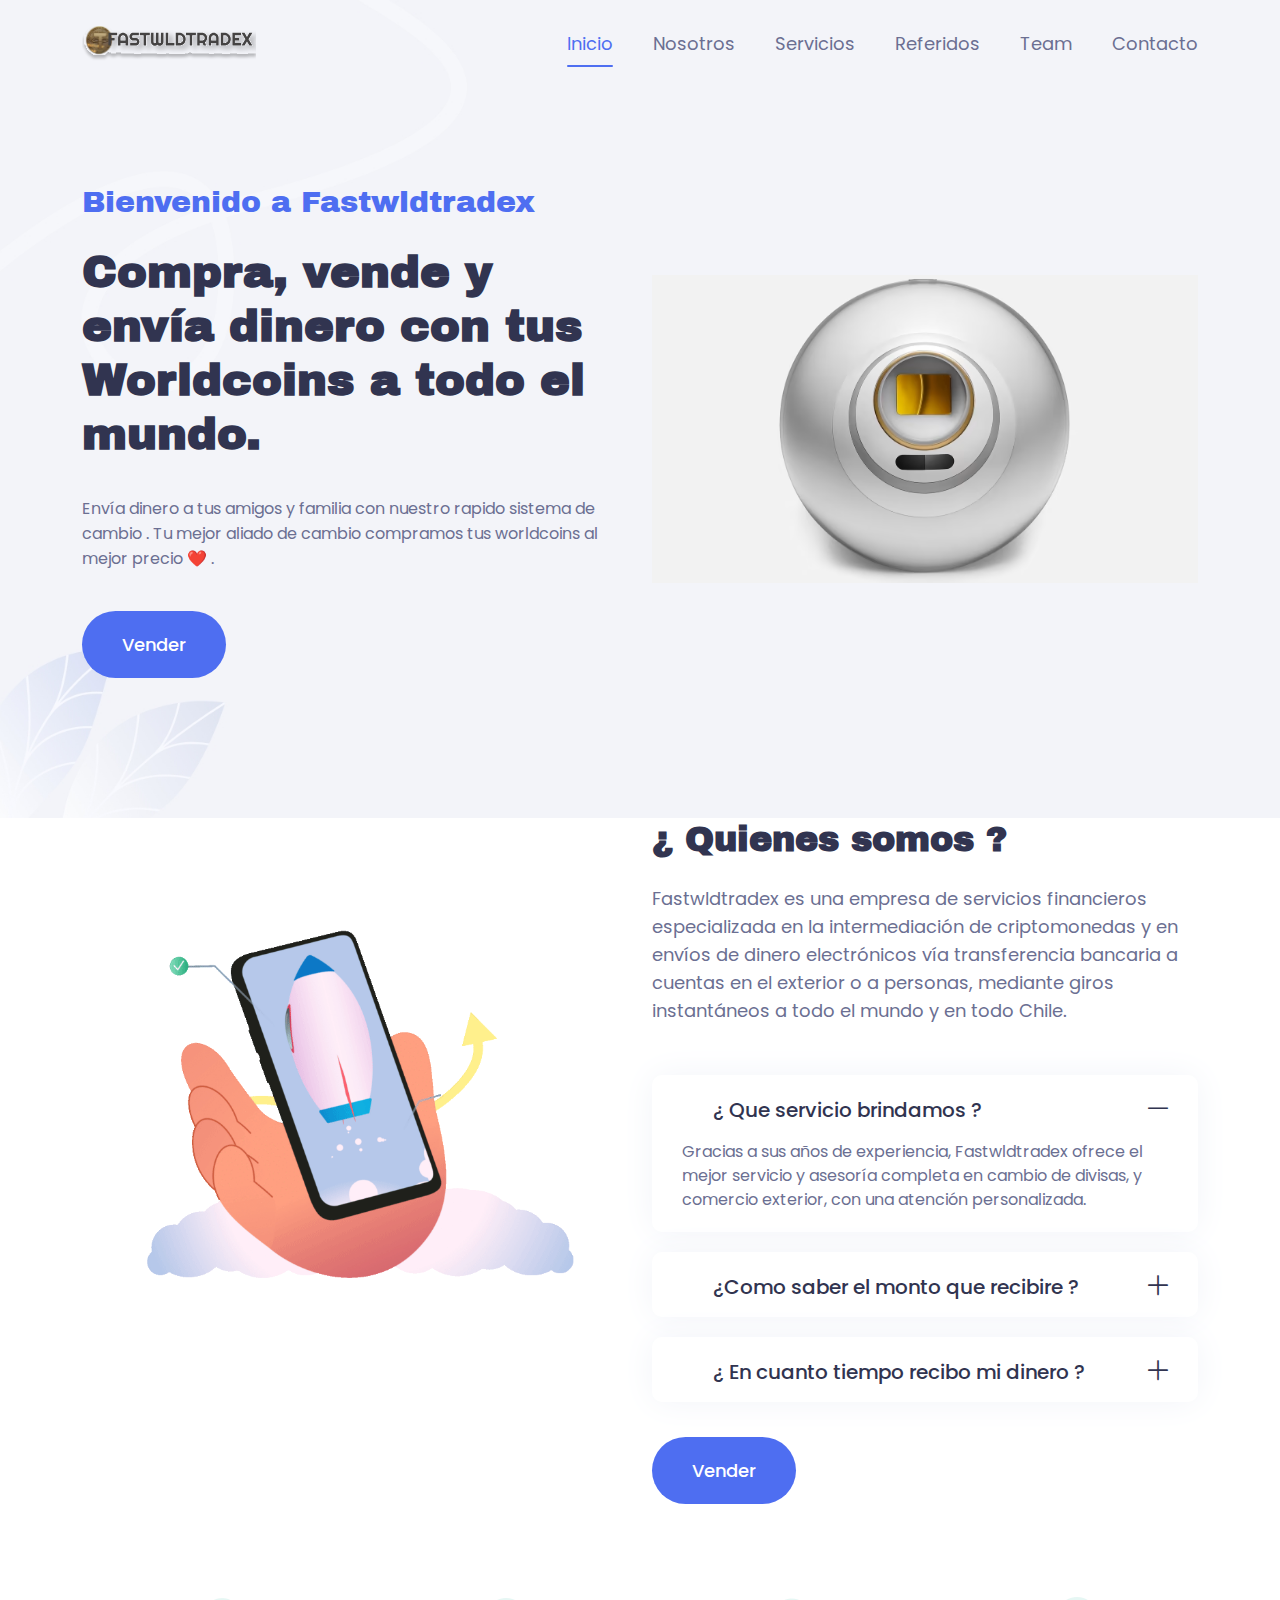
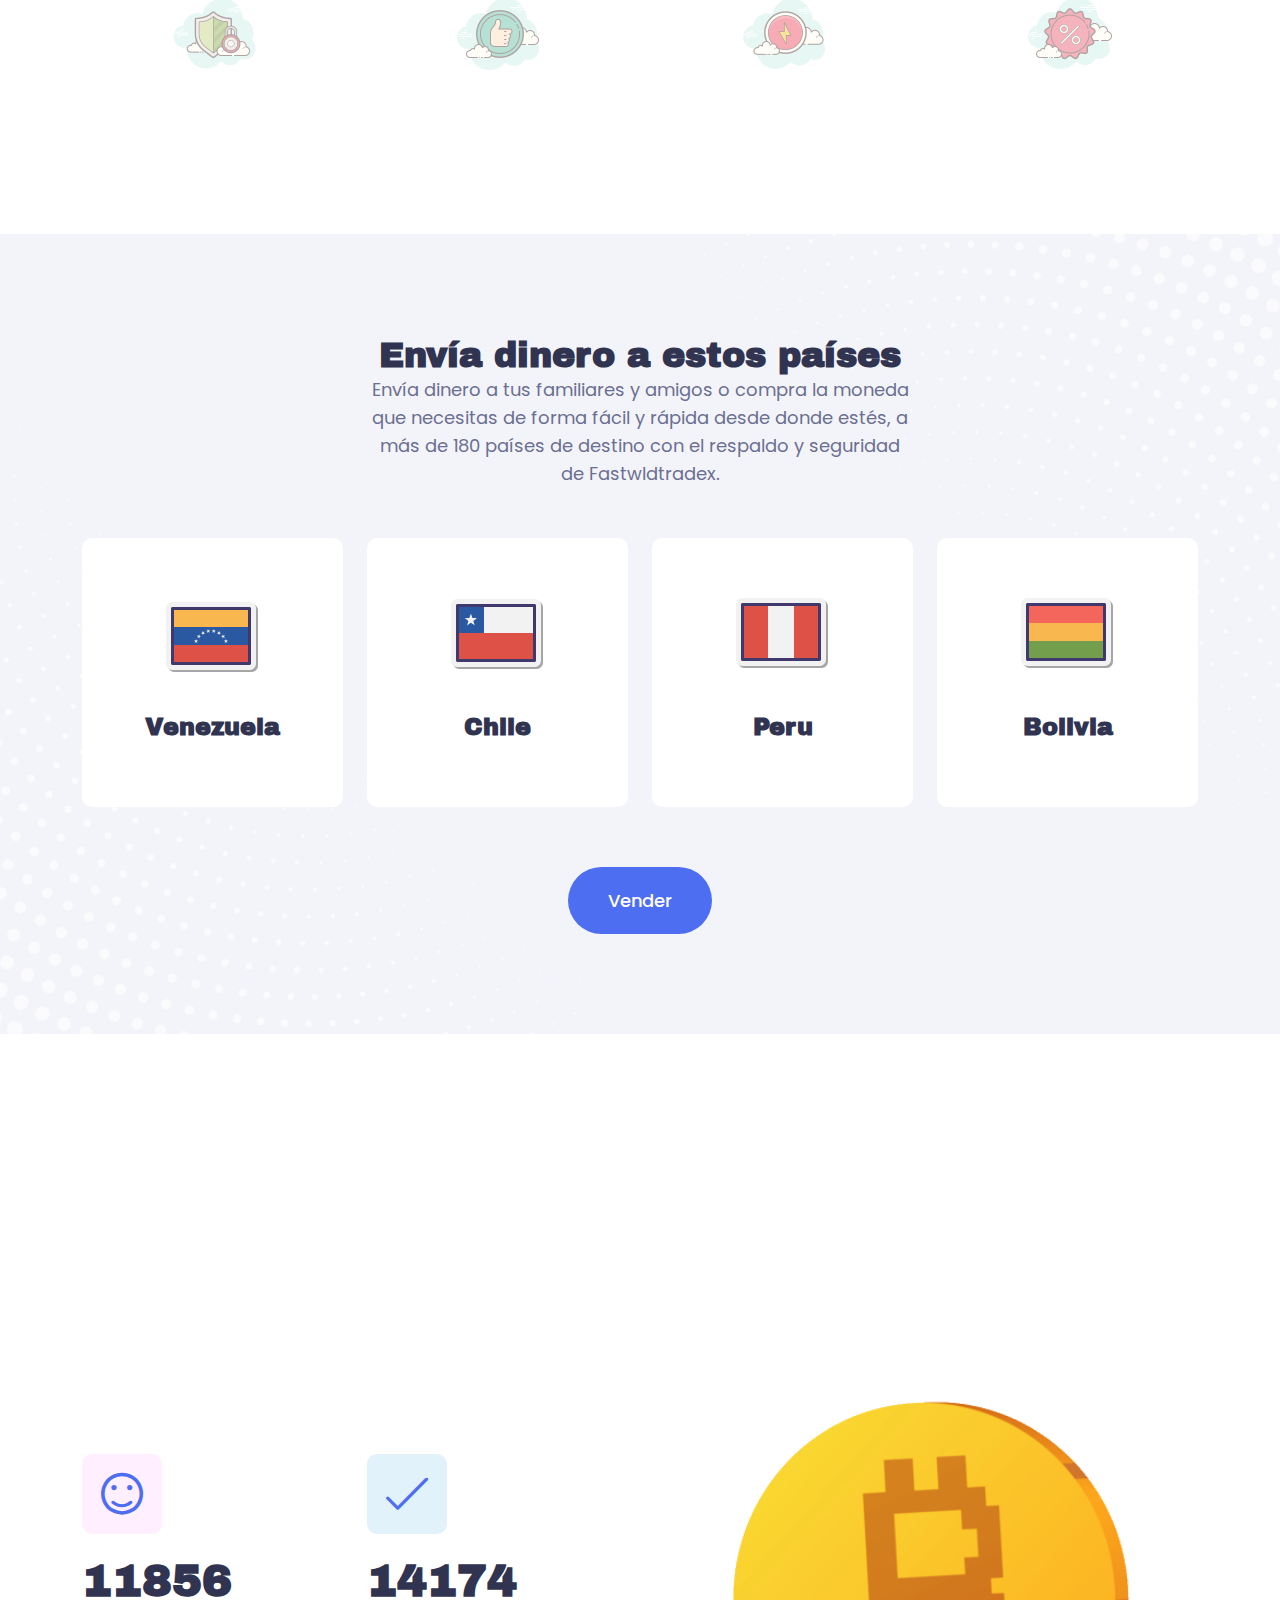
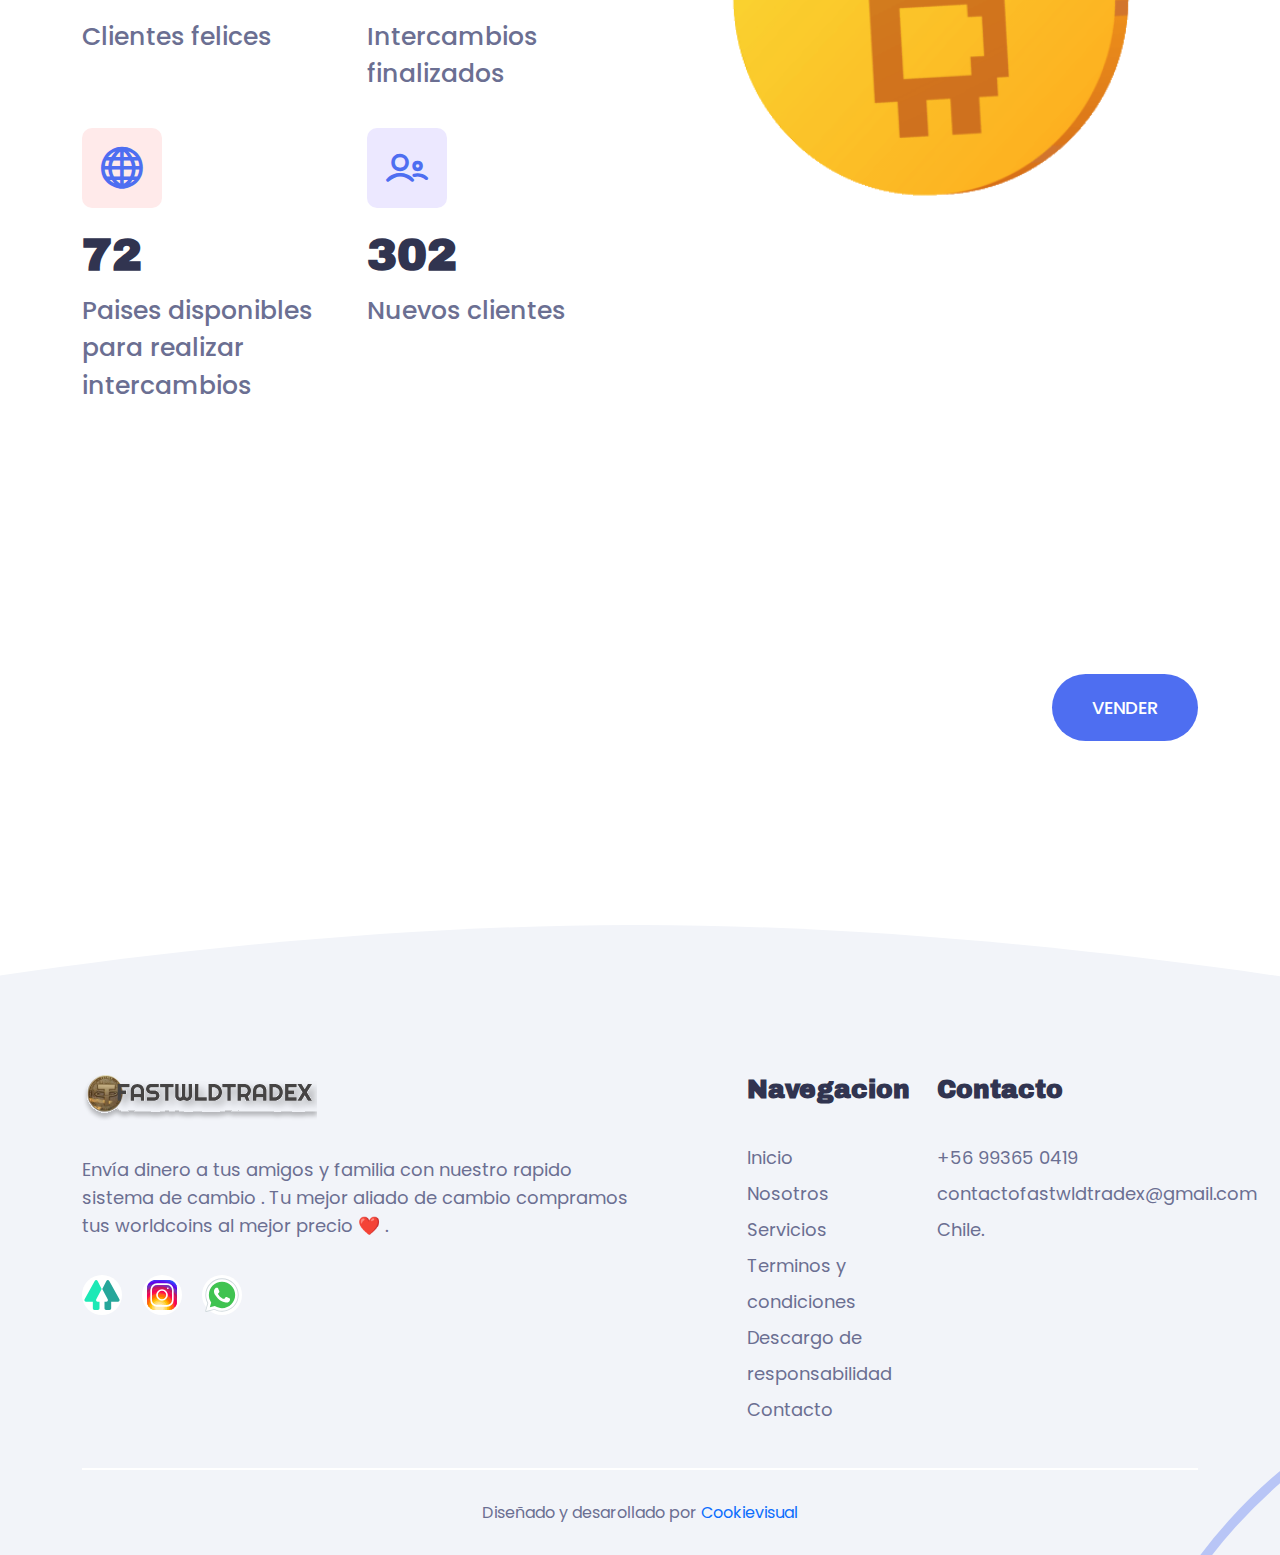
==== index.html @ 75826240 "Update index.html" ====
<!DOCTYPE html>
<html class="no-js" lang="">
  <head>
    <meta charset="utf-8" />
    <meta http-equiv="x-ua-compatible" content="ie=edge" />
    <title>
      Fastwldtradex || Compra de criptomonedas - Compramos tus worldcoin
    </title>
    <meta name="description" content="" />
    <meta name="viewport" content="width=device-width, initial-scale=1" />
    <link
      rel="shortcut icon"
      type="image/x-icon"
      href="assets/img/logo/ico.svg"
    />
    

    <!-- ========================= CSS here ========================= -->
    <link rel="stylesheet" href="assets/css/bootstrap-5.0.0-beta2.min.css" />
    <link rel="stylesheet" href="assets/css/LineIcons.2.0.css" />
    <link rel="stylesheet" href="assets/css/tiny-slider.css" />
    <link rel="stylesheet" href="assets/css/animate.css" />
    <link rel="stylesheet" href="assets/css/main.css" />
  </head>
  <body>
    <!-- ========================= preloader start ========================= -->
    <div class="preloader">
      <div class="loader">
        <div class="spinner">
          <div class="spinner-container">
            <div class="spinner-rotator">
              <div class="spinner-left">
                <div class="spinner-circle"></div>
              </div>
              <div class="spinner-right">
                <div class="spinner-circle"></div>
              </div>
            </div>
          </div>
        </div>
      </div>
    </div>
    <!-- preloader end -->

    <!-- ========================= header start ========================= -->
    <header class="header">
      <div class="navbar-area">
        <div class="container">
          <div class="row align-items-center">
            <div class="col-lg-12">
              <nav class="navbar navbar-expand-lg">
                <a class="navbar-brand" href="index.html">
                  <img src="assets/img/logo/logo3.svg" alt="Logo" />
                </a>
                <button
                  class="navbar-toggler"
                  type="button"
                  data-bs-toggle="collapse"
                  data-bs-target="#navbarSupportedContent"
                  aria-controls="navbarSupportedContent"
                  aria-expanded="false"
                  aria-label="Toggle navigation"
                >
                  <span class="toggler-icon"></span>
                  <span class="toggler-icon"></span>
                  <span class="toggler-icon"></span>
                </button>

                <div
                  class="collapse navbar-collapse sub-menu-bar"
                  id="navbarSupportedContent"
                >
                  <ul id="nav" class="navbar-nav ms-auto">
                    <li class="nav-item">
                      <a class="page-scroll active" href="#home">Inicio</a>
                    </li>
                    <li class="nav-item">
                      <a class="page-scroll" href="#about">Nosotros</a>
                    </li>
                    <li class="nav-item">
                      <a class="page-scroll" href="#service">Servicios</a>
                    </li>
                    <li class="nav-item">
                      <a
                        class=""
                        href="https://api.whatsapp.com/send/?phone=56993650419&text=Hola!%20Quiero%20ponerme%20en%20contacto%20con%20un%20agente%20FASTWLDTRADEX%20quiero%20participar%20en%20el%20programa%20de%20referidos%20obtener%20mi%20numero%20de%20identificacion%20y%20ganar%20hasta%20dos%20porciento%20en%20comisiones%20con%20pago%20inmediato%20ID:AXSREFZEVEWLD%20"
                        >Referidos</a
                      >
                    </li>
                    <li class="nav-item">
                      <a class="" href="https://www.linktr.ee/fastwldtradex"
                        >Team</a
                      >
                    </li>
                    <li class="nav-item">
                      <a
                        class=""
                        href="https://api.whatsapp.com/send/?phone=56993650419&text=Hola!%20Quiero%20ponerme%20en%20contacto%20con%20un%20agente%20FASTWLDTRADEX%20quiero%20convertir%20mis%20tokens%20a%20dinero%20real%20ID:AXSREFZEVEWLD%20"
                        >Contacto</a
                      >
                    </li>
                  </ul>
                </div>
                <!-- navbar collapse -->
              </nav>
              <!-- navbar -->
            </div>
          </div>
          <!-- row -->
        </div>
        <!-- container -->
      </div>
      <!-- navbar area -->
    </header>
    <!-- ========================= header end ========================= -->

    <!-- ========================= hero-section start ========================= -->
    <section id="home" class="hero-section">
      <div class="container">
        <div class="row align-items-center">
          <div class="col-lg-6">
            <div class="hero-content">
              <span class="wow fadeInLeft" data-wow-delay=".2s"
                >Bienvenido a Fastwldtradex</span
              >
              <h1 class="wow fadeInUp" data-wow-delay=".4s">
                Compra, vende y envía dinero con tus Worldcoins a todo el mundo.
              </h1>
              <p class="wow fadeInUp" data-wow-delay=".6s">
                Envía dinero a tus amigos y familia con nuestro rapido sistema
                de cambio . Tu mejor aliado de cambio compramos tus worldcoins
                al mejor precio ❤️ .
              </p>
              <a
                href="https://api.whatsapp.com/send/?phone=56993650419&text=Hola!%20Quiero%20ponerme%20en%20contacto%20con%20un%20agente%20FASTWLDTRADEX%20quiero%20convertir%20mis%20tokens%20a%20dinero%20real%20ID:AXSREFZEVEWLD%20"
                class="main-btn btn-hover wow fadeInUp"
                data-wow-delay=".6s"
                >Vender</a
              >
            </div>
          </div>
          <div class="col-lg-6">
            <div class="hero-img wow fadeInUp" data-wow-delay=".5s">
              <img src="assets/img/hero/orb.avif" alt="" loading="lazy" />
            </div>
          </div>
        </div>
      </div>
    </section>
    <!-- ========================= hero-section end ========================= -->

    <!-- ========================= about-section start ========================= -->
    <section id="about" class="about-section">
      <div class="container">
        <div class="row">
          <div class="col-lg-6">
            <div class="about-img mb-50">
              <img
                src="assets/img/logo/colors-startup-business-launch-on-phone-screen.gif"
                alt="about"
                loading="lazy"
              />
            </div>
          </div>
          <div class="col-lg-6">
            <div class="about-content mb-50">
              <div class="section-title mb-50">
                <h1 class="mb-25">¿ Quienes somos ?</h1>
                <p>
                  Fastwldtradex es una empresa de servicios financieros
                  especializada en la intermediación de criptomonedas y en
                  envíos de dinero electrónicos vía transferencia bancaria a
                  cuentas en el exterior o a personas, mediante giros
                  instantáneos a todo el mundo y en todo Chile.
                </p>
              </div>
              <div class="accordion pb-15" id="accordionExample">
                <div class="single-faq">
                  <button
                    class="w-100 text-start"
                    type="button"
                    data-bs-toggle="collapse"
                    data-bs-target="#collapseOne"
                    aria-expanded="true"
                    aria-controls="collapseOne"
                  >
                    ¿ Que servicio brindamos ?
                  </button>

                  <div
                    id="collapseOne"
                    class="collapse show"
                    aria-labelledby="headingOne"
                    data-bs-parent="#accordionExample"
                  >
                    <div class="faq-content">
                      Gracias a sus años de experiencia, Fastwldtradex ofrece el
                      mejor servicio y asesoría completa en cambio de divisas, y
                      comercio exterior, con una atención personalizada.
                    </div>
                  </div>
                </div>
                <div class="single-faq">
                  <button
                    class="w-100 text-start collapsed"
                    type="button"
                    data-bs-toggle="collapse"
                    data-bs-target="#collapseTwo"
                    aria-expanded="false"
                    aria-controls="collapseTwo"
                  >
                    ¿Como saber el monto que recibire ?
                  </button>
                  <div
                    id="collapseTwo"
                    class="collapse"
                    aria-labelledby="headingTwo"
                    data-bs-parent="#accordionExample"
                  >
                    <div class="faq-content">
                      Compramos y vendemos una gran variedad de divisas
                      internacionales, la activa participación que tenemos en el
                      Mercado Cambiario y el sistema de cotización en tiempo
                      real con el que contamos, nos permite valorar mucho más su
                      moneda, otorgando la mejor tasa de cambio del mercado..
                    </div>
                  </div>
                </div>
                <div class="single-faq">
                  <button
                    class="w-100 text-start collapsed"
                    type="button"
                    data-bs-toggle="collapse"
                    data-bs-target="#collapseThree"
                    aria-expanded="false"
                    aria-controls="collapseThree"
                  >
                    ¿ En cuanto tiempo recibo mi dinero ?
                  </button>
                  <div
                    id="collapseThree"
                    class="collapse"
                    aria-labelledby="headingThree"
                    data-bs-parent="#accordionExample"
                  >
                    <div class="faq-content">
                      En un plazo minimo de 5 minutos a 10 minutos nuestros
                      plazos maximo de envio tienen un lapso hasta 2 horas como
                      tiempo limite.
                    </div>
                  </div>
                </div>
              </div>
              <a
                href="https://api.whatsapp.com/send/?phone=56993650419&text=Hola!%20Quiero%20ponerme%20en%20contacto%20con%20un%20agente%20FASTWLDTRADEX%20quiero%20convertir%20mis%20tokens%20a%20dinero%20real%20ID:AXSREFZEVEWLD%20"
                class="main-btn btn-hover"
                >Vender</a
              >
            </div>
          </div>
        </div>
      </div>
    </section>
    <!-- ========================= about-section end ========================= -->
    <!-- ========================= client-logo-section start ========================= -->
    <section class="client-logo-section pt-30">
      <div class="container">
        <div class="row">
          <div class="col-lg-3 col-sm-6">
            <div class="single-logo text-center">
              <img
                src="/assets/img/client-logo/icons8-security-shield-100.png"
                alt=""
              />
            </div>
          </div>
          <div class="col-lg-3 col-sm-6">
            <div class="single-logo text-center">
              <img
                src="/assets/img/client-logo/icons8-good-quality-100.png"
                alt=""
              />
            </div>
          </div>
          <div class="col-lg-3 col-sm-6">
            <div class="single-logo text-center">
              <img src="/assets/img/client-logo/icons8-flash-100.png" alt="" />
            </div>
          </div>
          <div class="col-lg-3 col-sm-6">
            <div class="single-logo text-center">
              <img
                src="/assets/img/client-logo/icons8-discount-100.png"
                alt=""
              />
            </div>
          </div>
        </div>
      </div>
    </section>
    <!-- ========================= client-logo-section end ========================= -->

    <!-- ========================= service-section start ========================= -->
    <section id="service" class="service-section img-bg pt-100 pb-100 mt-150">
      <div class="container">
        <div class="row justify-content-center">
          <div class="col-xxl-5 col-xl-6 col-lg-7 col-md-10">
            <div class="section-title text-center mb-50">
              <h1>Envía dinero a estos países</h1>
              <p>
                Envía dinero a tus familiares y amigos o compra la moneda que
                necesitas de forma fácil y rápida desde donde estés, a más de
                180 países de destino con el respaldo y seguridad de
                Fastwldtradex.
              </p>
            </div>
          </div>
        </div>

        <div class="row">
          <div class="col-xl-3 col-md-6">
            <div class="single-service">
              <div class="icon color">
                <a
                  href="https://api.whatsapp.com/send/?phone=56993650419&text=Hola!%20Quiero%20ponerme%20en%20contacto%20con%20un%20agente%20FASTWLDTRADEX%20quiero%20convertir%20mis%20tokens%20a%20dinero%20real%20deseo%20enviar%20mi%20dinero%20a%20Venezuela%20ID:AXSREFZEVEWLD%20"
                >
                  <img
                    src="assets/img/logo/icons8-venezuela-100.png"
                    alt=""
                    loading="lazy"
                /></a>
              </div>
              <div class="content">
                <h3>
                  <a
                    href="https://api.whatsapp.com/send/?phone=56993650419&text=Hola!%20Quiero%20ponerme%20en%20contacto%20con%20un%20agente%20FASTWLDTRADEX%20quiero%20convertir%20mis%20tokens%20a%20dinero%20real%20deseo%20enviar%20mi%20dinero%20a%20Venezuela%20ID:AXSREFZEVEWLD%20"
                  >
                    Venezuela</a
                  >
                </h3>
              </div>
            </div>
          </div>

          <div class="col-xl-3 col-md-6">
            <div class="single-service">
              <div class="icon color">
                <a
                  href="https://api.whatsapp.com/send/?phone=56993650419&text=Hola!%20Quiero%20ponerme%20en%20contacto%20con%20un%20agente%20FASTWLDTRADEX%20quiero%20convertir%20mis%20tokens%20a%20dinero%20real%20ID:AXSREFZEVEWLD%20"
                >
                  <img
                    src="assets/img/logo/icons8-chile-100.png"
                    alt=""
                    loading="lazy"
                /></a>
              </div>
              <div class="content">
                <h3>
                  <a
                    href="https://api.whatsapp.com/send/?phone=56993650419&text=Hola!%20Quiero%20ponerme%20en%20contacto%20con%20un%20agente%20FASTWLDTRADEX%20quiero%20convertir%20mis%20tokens%20a%20dinero%20real%20ID:AXSREFZEVEWLD%20"
                    >Chile
                  </a>
                </h3>
              </div>
            </div>
          </div>
          <div class="col-xl-3 col-md-6">
            <div class="single-service">
              <div class="icon color">
                <a
                  href="https://api.whatsapp.com/send/?phone=56993650419&text=Hola!%20Quiero%20ponerme%20en%20contacto%20con%20un%20agente%20FASTWLDTRADEX%20quiero%20convertir%20mis%20tokens%20a%20dinero%20real%20deseo%20enviar%20mi%20dinero%20a%20Peru%20ID:AXSREFZEVEWLD%20"
                >
                  <img
                    src="assets/img/logo/icons8-peru-100.png"
                    alt=""
                    loading="lazy"
                /></a>
              </div>
              <div class="content">
                <h3>
                  <a
                    href="https://api.whatsapp.com/send/?phone=56993650419&text=Hola!%20Quiero%20ponerme%20en%20contacto%20con%20un%20agente%20FASTWLDTRADEX%20quiero%20convertir%20mis%20tokens%20a%20dinero%20real%20deseo%20enviar%20mi%20dinero%20a%20Peru%20ID:AXSREFZEVEWLD%20"
                  >
                    Peru</a
                  >
                </h3>
              </div>
            </div>
          </div>
          <div class="col-xl-3 col-md-6">
            <div class="single-service">
              <div class="icon color">
                <div class="icon color">
                  <a
                    href="https://api.whatsapp.com/send/?phone=56993650419&text=Hola!%20Quiero%20ponerme%20en%20contacto%20con%20un%20agente%20FASTWLDTRADEX%20quiero%20convertir%20mis%20tokens%20a%20dinero%20real%20deseo%20enviar%20mi%20dinero%20a%20Bolivia%20ID:AXSREFZEVEWLD%20"
                  >
                    <img
                      src="assets/img/logo/icons8-bolivia-100.png"
                      alt=""
                      loading="lazy"
                  /></a>
                </div>
              </div>
              <div class="content">
                <h3>
                  <a
                    href="https://api.whatsapp.com/send/?phone=56993650419&text=Hola!%20Quiero%20ponerme%20en%20contacto%20con%20un%20agente%20FASTWLDTRADEX%20quiero%20convertir%20mis%20tokens%20a%20dinero%20real%20deseo%20enviar%20mi%20dinero%20a%20Bolivia%20ID:AXSREFZEVEWLD%20"
                  >
                    Bolivia</a
                  >
                </h3>
              </div>
            </div>
          </div>
        </div>

        <div class="view-all-btn text-center pt-30">
          <a
            href="https://api.whatsapp.com/send/?phone=56993650419&text=Hola!%20Quiero%20ponerme%20en%20contacto%20con%20un%20agente%20FASTWLDTRADEX%20quiero%20convertir%20mis%20tokens%20a%20dinero%20real%20ID:AXSREFZEVEWLD%20"
            class="main-btn btn-hover"
            >Vender</a
          >
        </div>
      </div>
    </section>
    <!-- ========================= service-section end ========================= -->

    <!-- ========================= counter-up-section start ========================= -->
    <section class="counter-up-section pt-150">
      <div class="container">
        <div class="row">
          <div class="col-lg-6">
            <div class="counter-up-content mb-50">
              <div class="section-title mb-40">
                <h1 class="mb-20 wow fadeInUp" data-wow-delay=".2s">
                  ¿Por qué somos los mejores? ¿Por qué nos contratas?
                </h1>
                <p class="wow fadeInUp" data-wow-delay=".4s">
                  Hazte cliente. Nuestros procesos son  
                  simple y transparente, con nosotros encontrarás toda la ayuda
                  financiera que necesitas para todas tus operaciones en
                  criptomonedas.
                </p>
              </div>
              <div class="counter-up-wrapper">
                <div class="row">
                  <div class="col-lg-6 col-sm-6">
                    <div class="single-counter">
                      <div class="icon color-1">
                        <i class="lni lni-emoji-smile"></i>
                      </div>
                      <div class="content">
                        <h1
                          id="secondo1"
                          class="countup"
                          cup-end="29642"
                          cup-append=" "
                        >
                          29642
                        </h1>
                        <span>Clientes felices</span>
                      </div>
                    </div>
                  </div>
                  <div class="col-lg-6 col-sm-6">
                    <div class="single-counter">
                      <div class="icon color-2">
                        <i class="lni lni-checkmark"></i>
                      </div>
                      <div class="content">
                        <h1
                          id="secondo2"
                          class="countup"
                          cup-end="35436"
                          cup-append=" "
                        >
                          35436
                        </h1>
                        <span>Intercambios finalizados</span>
                      </div>
                    </div>
                  </div>
                  <div class="col-lg-6 col-sm-6">
                    <div class="single-counter">
                      <div class="icon color-3">
                        <i class="lni lni-world"></i>
                      </div>
                      <div class="content">
                        <h1 id="secondo3" class="countup" cup-end="180">180</h1>
                        <span
                          >Paises disponibles para realizar intercambios</span
                        >
                      </div>
                    </div>
                  </div>
                  <div class="col-lg-6 col-sm-6">
                    <div class="single-counter">
                      <div class="icon color-4">
                        <i class="lni lni-users"></i>
                      </div>
                      <div class="content">
                        <h1
                          id="secondo4"
                          class="countup"
                          cup-end="755"
                          cup-append=" "
                        >
                          755
                        </h1>
                        <span>Nuevos clientes</span>
                      </div>
                    </div>
                  </div>
                </div>
              </div>
            </div>
          </div>
          <div class="col-xl-6 col-lg-6">
            <div class="counter-up-img mt-150">
              <img
                src="assets/img/logo/colors-bitcoin.gif"
                alt=""
                loading="lazy"
              />
            </div>
          </div>
        </div>
      </div>
    </section>
    <!-- ========================= counter-up-section end ========================= -->

    <!-- ========================= cta-section start ========================= -->
    <section class="cta-section img-bg pt-110 pb-60">
      <div class="container">
        <div class="row align-items-center">
          <div class="col-xl-6 col-lg-7">
            <div class="section-title mb-50">
              <h1 class="mb-20 wow fadeInUp" data-wow-delay=".2s">
                Ofrecemos tipos de cambio muy atractivos, libres de impuestos en
                todas las transacciones.
              </h1>
              <p class="wow fadeInUp" data-wow-delay=".4s">
                ¿ Que esperas para comenzar tu primer comercio ?
              </p>
            </div>
          </div>
          <div class="col-xl-6 col-lg-5">
            <div class="cta-btn text-lg-end mb-50">
              <a
                href="https://api.whatsapp.com/send/?phone=56993650419&text=Hola!%20Quiero%20ponerme%20en%20contacto%20con%20un%20agente%20FASTWLDTRADEX%20quiero%20convertir%20mis%20tokens%20a%20dinero%20real%20ID:AXSREFZEVEWLD%20"
                class="main-btn btn-hover text-uppercase"
                >Vender</a
              >
            </div>
          </div>
        </div>
      </div>
    </section>
    <!-- ========================= cta-section end ========================= -->

    <!-- ========================= footer start ========================= -->
    <footer class="footer">
      <div class="container">
        <div class="widget-wrapper">
          <div class="row">
            <div class="col-xl-6 col-md-6">
              <div class="footer-widget">
                <div class="logo mb-35">
                  <a href="index.html">
                    <img src="assets/img/logo/logo3.svg" alt="" />
                  </a>
                </div>
                <p class="desc mb-35">
                  Envía dinero a tus amigos y familia con nuestro rapido sistema
                  de cambio . Tu mejor aliado de cambio compramos tus worldcoins
                  al mejor precio ❤️ .
                </p>
                <ul class="socials">
                  <li>
                    <a href="https://www.linktr.ee/fastwldtradex">
                      <i
                        ><svg
                          xmlns="http://www.w3.org/2000/svg"
                          x="0px"
                          y="0px"
                          width="40"
                          height="40"
                          viewBox="0 0 48 48"
                        >
                          <path
                            fill="#1de9b6"
                            d="M18.89,32H21v8c0,1.1-0.9,2-2,2h-4c-1.1,0-2-0.9-2-2v-8H4.89c-1.52,0-2.48-1.64-1.75-2.97 L15.25,7.16c0.76-1.37,2.74-1.37,3.5,0l4.85,9.74l-6.46,12.13C16.41,30.36,17.37,32,18.89,32z"
                          ></path>
                          <path
                            fill="#26a69a"
                            d="M43.11,32H35v8c0,1.1-0.9,2-2,2h-4c-1.1,0-2-0.9-2-2v-8h2.11c1.52,0,2.48-1.64,1.75-2.97L24.3,16.9 l4.95-9.74c0.76-1.37,2.74-1.37,3.5,0l12.11,21.87C45.59,30.36,44.63,32,43.11,32z"
                          ></path></svg
                      ></i>
                    </a>
                  </li>

                  <li>
                    <a href="https://www.instagram.com/fastwldtradex">
                      <i
                        ><svg
                          xmlns="http://www.w3.org/2000/svg"
                          x="0px"
                          y="0px"
                          width="40"
                          height="40"
                          viewBox="0 0 48 48"
                        >
                          <path
                            fill="#304ffe"
                            d="M41.67,13.48c-0.4,0.26-0.97,0.5-1.21,0.77c-0.09,0.09-0.14,0.19-0.12,0.29v1.03l-0.3,1.01l-0.3,1l-0.33,1.1 l-0.68,2.25l-0.66,2.22l-0.5,1.67c0,0.26-0.01,0.52-0.03,0.77c-0.07,0.96-0.27,1.88-0.59,2.74c-0.19,0.53-0.42,1.04-0.7,1.52 c-0.1,0.19-0.22,0.38-0.34,0.56c-0.4,0.63-0.88,1.21-1.41,1.72c-0.41,0.41-0.86,0.79-1.35,1.11c0,0,0,0-0.01,0 c-0.08,0.07-0.17,0.13-0.27,0.18c-0.31,0.21-0.64,0.39-0.98,0.55c-0.23,0.12-0.46,0.22-0.7,0.31c-0.05,0.03-0.11,0.05-0.16,0.07 c-0.57,0.27-1.23,0.45-1.89,0.54c-0.04,0.01-0.07,0.01-0.11,0.02c-0.4,0.07-0.79,0.13-1.19,0.16c-0.18,0.02-0.37,0.03-0.55,0.03 l-0.71-0.04l-3.42-0.18c0-0.01-0.01,0-0.01,0l-1.72-0.09c-0.13,0-0.27,0-0.4-0.01c-0.54-0.02-1.06-0.08-1.58-0.19 c-0.01,0-0.01,0-0.01,0c-0.95-0.18-1.86-0.5-2.71-0.93c-0.47-0.24-0.93-0.51-1.36-0.82c-0.18-0.13-0.35-0.27-0.52-0.42 c-0.48-0.4-0.91-0.83-1.31-1.27c-0.06-0.06-0.11-0.12-0.16-0.18c-0.06-0.06-0.12-0.13-0.17-0.19c-0.38-0.48-0.7-0.97-0.96-1.49 c-0.24-0.46-0.43-0.95-0.58-1.49c-0.06-0.19-0.11-0.37-0.15-0.57c-0.01-0.01-0.02-0.03-0.02-0.05c-0.1-0.41-0.19-0.84-0.24-1.27 c-0.06-0.33-0.09-0.66-0.09-1c-0.02-0.13-0.02-0.27-0.02-0.4l1.91-2.95l1.87-2.88l0.85-1.31l0.77-1.18l0.26-0.41v-1.03 c0.02-0.23,0.03-0.47,0.02-0.69c-0.01-0.7-0.15-1.38-0.38-2.03c-0.22-0.69-0.53-1.34-0.85-1.94c-0.38-0.69-0.78-1.31-1.11-1.87 C14,7.4,13.66,6.73,13.75,6.26C14.47,6.09,15.23,6,16,6h16c4.18,0,7.78,2.6,9.27,6.26C41.43,12.65,41.57,13.06,41.67,13.48z"
                          ></path>
                          <path
                            fill="#4928f4"
                            d="M42,16v0.27l-1.38,0.8l-0.88,0.51l-0.97,0.56l-1.94,1.13l-1.9,1.1l-1.94,1.12l-0.77,0.45 c0,0.48-0.12,0.92-0.34,1.32c-0.31,0.58-0.83,1.06-1.49,1.47c-0.67,0.41-1.49,0.74-2.41,0.98c0,0,0-0.01-0.01,0 c-3.56,0.92-8.42,0.5-10.78-1.26c-0.66-0.49-1.12-1.09-1.32-1.78c-0.06-0.23-0.09-0.48-0.09-0.73v-7.19 c0.01-0.15-0.09-0.3-0.27-0.45c-0.54-0.43-1.81-0.84-3.23-1.25c-1.11-0.31-2.3-0.62-3.3-0.92c-0.79-0.24-1.46-0.48-1.86-0.71 c0.18-0.35,0.39-0.7,0.61-1.03c1.4-2.05,3.54-3.56,6.02-4.13C14.47,6.09,15.23,6,16,6h10.8c5.37,0.94,10.32,3.13,14.47,6.26 c0.16,0.39,0.3,0.8,0.4,1.22c0.18,0.66,0.29,1.34,0.32,2.05C42,15.68,42,15.84,42,16z"
                          ></path>
                          <path
                            fill="#6200ea"
                            d="M42,16v4.41l-0.22,0.68l-0.75,2.33l-0.78,2.4l-0.41,1.28l-0.38,1.19l-0.37,1.13l-0.36,1.12l-0.19,0.59 l-0.25,0.78c0,0.76-0.02,1.43-0.07,2c-0.01,0.06-0.02,0.12-0.02,0.18c-0.06,0.53-0.14,0.98-0.27,1.36 c-0.01,0.06-0.03,0.12-0.05,0.17c-0.26,0.72-0.65,1.18-1.23,1.48c-0.14,0.08-0.3,0.14-0.47,0.2c-0.53,0.18-1.2,0.27-2.02,0.32 c-0.6,0.04-1.29,0.05-2.07,0.05H31.4l-1.19-0.05L30,37.61l-2.17-0.09l-2.2-0.09l-7.25-0.3l-1.88-0.08h-0.26 c-0.78-0.01-1.45-0.06-2.03-0.14c-0.84-0.13-1.49-0.35-1.98-0.68c-0.7-0.45-1.11-1.11-1.35-2.03c-0.06-0.22-0.11-0.45-0.14-0.7 c-0.1-0.58-0.15-1.25-0.18-2c0-0.15,0-0.3-0.01-0.46c-0.01-0.01,0-0.01,0-0.01v-0.58c-0.01-0.29-0.01-0.59-0.01-0.9l0.05-1.61 l0.03-1.15l0.04-1.34v-0.19l0.07-2.46l0.07-2.46l0.07-2.31l0.06-2.27l0.02-0.6c0-0.31-1.05-0.49-2.22-0.64 c-0.93-0.12-1.95-0.23-2.56-0.37c0.05-0.23,0.1-0.46,0.16-0.68c0.18-0.72,0.45-1.4,0.79-2.05c0.18-0.35,0.39-0.7,0.61-1.03 c2.16-0.95,4.41-1.69,6.76-2.17c2.06-0.43,4.21-0.66,6.43-0.66c7.36,0,14.16,2.49,19.54,6.69c0.52,0.4,1.03,0.83,1.53,1.28 C42,15.68,42,15.84,42,16z"
                          ></path>
                          <path
                            fill="#673ab7"
                            d="M42,18.37v4.54l-0.55,1.06l-1.05,2.05l-0.56,1.08l-0.51,0.99l-0.22,0.43c0,0.31,0,0.61-0.02,0.9 c0,0.43-0.02,0.84-0.05,1.22c-0.04,0.45-0.1,0.86-0.16,1.24c-0.15,0.79-0.36,1.47-0.66,2.03c-0.04,0.07-0.08,0.14-0.12,0.2 c-0.11,0.18-0.24,0.35-0.38,0.51c-0.18,0.22-0.38,0.41-0.61,0.57c-0.34,0.26-0.74,0.47-1.2,0.63c-0.57,0.21-1.23,0.35-2.01,0.43 c-0.51,0.05-1.07,0.08-1.68,0.08l-0.42,0.02l-2.08,0.12h-0.01L27.5,36.6l-2.25,0.13l-3.1,0.18l-3.77,0.22l-0.55,0.03 c-0.51,0-0.99-0.03-1.45-0.09c-0.05-0.01-0.09-0.02-0.14-0.02c-0.68-0.11-1.3-0.29-1.86-0.54c-0.68-0.3-1.27-0.7-1.77-1.18 c-0.44-0.43-0.82-0.92-1.13-1.47c-0.07-0.13-0.14-0.25-0.2-0.39c-0.3-0.59-0.54-1.25-0.72-1.97c-0.03-0.12-0.06-0.25-0.08-0.38 c-0.06-0.23-0.11-0.47-0.14-0.72c-0.11-0.64-0.17-1.32-0.2-2.03v-0.01c-0.01-0.29-0.02-0.57-0.02-0.87l-0.49-1.17l-0.07-0.18 L9.5,25.99L8.75,24.2l-0.12-0.29l-0.72-1.73l-0.8-1.93c0,0,0,0-0.01,0L6.29,18.3L6,17.59V16c0-0.63,0.06-1.25,0.17-1.85 c0.05-0.23,0.1-0.46,0.16-0.68c0.85-0.49,1.74-0.94,2.65-1.34c2.08-0.93,4.31-1.62,6.62-2.04c1.72-0.31,3.51-0.48,5.32-0.48 c7.31,0,13.94,2.65,19.12,6.97c0.2,0.16,0.39,0.32,0.58,0.49C41.09,17.48,41.55,17.91,42,18.37z"
                          ></path>
                          <path
                            fill="#8e24aa"
                            d="M42,21.35v5.14l-0.57,1.19l-1.08,2.25l-0.01,0.03c0,0.43-0.02,0.82-0.05,1.17c-0.1,1.15-0.38,1.88-0.84,2.33 c-0.33,0.34-0.74,0.53-1.25,0.63c-0.03,0.01-0.07,0.01-0.1,0.02c-0.16,0.03-0.33,0.05-0.51,0.05c-0.62,0.06-1.35,0.02-2.19-0.04 c-0.09,0-0.19-0.01-0.29-0.02c-0.61-0.04-1.26-0.08-1.98-0.11c-0.39-0.01-0.8-0.02-1.22-0.02h-0.02l-1.01,0.08h-0.01l-2.27,0.16 l-2.59,0.2l-0.38,0.03l-3.03,0.22l-1.57,0.12l-1.55,0.11c-0.27,0-0.53,0-0.79-0.01c0,0-0.01-0.01-0.01,0 c-1.13-0.02-2.14-0.09-3.04-0.26c-0.83-0.14-1.56-0.36-2.18-0.69c-0.64-0.31-1.17-0.75-1.6-1.31c-0.41-0.55-0.71-1.24-0.9-2.07 c0-0.01,0-0.01,0-0.01c-0.14-0.67-0.22-1.45-0.22-2.33l-0.15-0.27L9.7,26.35l-0.13-0.22L9.5,25.99l-0.93-1.65l-0.46-0.83 l-0.58-1.03l-1-1.79L6,19.75v-3.68c0.88-0.58,1.79-1.09,2.73-1.55c1.14-0.58,2.32-1.07,3.55-1.47c1.34-0.44,2.74-0.79,4.17-1.02 c1.45-0.24,2.94-0.36,4.47-0.36c6.8,0,13.04,2.43,17.85,6.47c0.22,0.17,0.43,0.36,0.64,0.54c0.84,0.75,1.64,1.56,2.37,2.41 C41.86,21.18,41.94,21.26,42,21.35z"
                          ></path>
                          <path
                            fill="#c2185b"
                            d="M42,24.71v7.23c-0.24-0.14-0.57-0.31-0.98-0.49c-0.22-0.11-0.47-0.22-0.73-0.32 c-0.38-0.17-0.79-0.33-1.25-0.49c-0.1-0.04-0.2-0.07-0.31-0.1c-0.18-0.07-0.37-0.13-0.56-0.19c-0.59-0.18-1.24-0.35-1.92-0.5 c-0.26-0.05-0.53-0.1-0.8-0.14c-0.87-0.15-1.8-0.24-2.77-0.25c-0.08-0.01-0.17-0.01-0.25-0.01l-2.57,0.02l-3.5,0.02h-0.01 l-7.49,0.06c-2.38,0-3.84,0.57-4.72,0.8c0,0-0.01,0-0.01,0.01c-0.93,0.24-1.22,0.09-1.3-1.54c-0.02-0.45-0.03-1.03-0.03-1.74 l-0.56-0.43l-0.98-0.74l-0.6-0.46l-0.12-0.09L8.88,24.1l-0.25-0.19l-0.52-0.4l-0.96-0.72L6,21.91v-3.4 c0.1-0.08,0.19-0.15,0.29-0.21c1.45-1,3-1.85,4.64-2.54c1.46-0.62,3-1.11,4.58-1.46c0.43-0.09,0.87-0.18,1.32-0.24 c1.33-0.23,2.7-0.34,4.09-0.34c6.01,0,11.53,2.09,15.91,5.55c0.66,0.52,1.3,1.07,1.9,1.66c0.82,0.78,1.59,1.61,2.3,2.49 c0.14,0.18,0.28,0.36,0.42,0.55C41.64,24.21,41.82,24.46,42,24.71z"
                          ></path>
                          <path
                            fill="#d81b60"
                            d="M42,28.72V32c0,0.65-0.06,1.29-0.18,1.91c-0.18,0.92-0.49,1.8-0.91,2.62c-0.22,0.05-0.47,0.05-0.75,0.01 c-0.63-0.11-1.37-0.44-2.17-0.87c-0.04-0.01-0.08-0.03-0.11-0.05c-0.25-0.13-0.51-0.27-0.77-0.43c-0.53-0.29-1.09-0.61-1.65-0.91 c-0.12-0.06-0.24-0.12-0.35-0.18c-0.64-0.33-1.3-0.63-1.96-0.86c0,0,0,0-0.01,0c-0.14-0.05-0.29-0.1-0.44-0.14 c-0.57-0.16-1.15-0.26-1.71-0.26l-1.1-0.32l-4.87-1.41c0,0,0,0-0.01,0l-2.99-0.87h-0.01l-1.3-0.38c-3.76,0-6.07,1.6-7.19,0.99 c-0.44-0.23-0.7-0.81-0.79-1.95c-0.03-0.32-0.04-0.68-0.04-1.1l-1.17-0.57l-0.05-0.02h-0.01l-0.84-0.42L9.7,26.35l-0.07-0.03 l-0.17-0.09L7.5,25.28L6,24.55v-3.43c0.17-0.15,0.35-0.29,0.53-0.43c0.19-0.15,0.38-0.29,0.57-0.44c0.01,0,0.01,0,0.01,0 c1.18-0.85,2.43-1.6,3.76-2.22c1.55-0.74,3.2-1.31,4.91-1.68c0.25-0.06,0.51-0.12,0.77-0.16c1.42-0.27,2.88-0.41,4.37-0.41 c5.27,0,10.11,1.71,14.01,4.59c1.13,0.84,2.18,1.77,3.14,2.78c0.79,0.83,1.52,1.73,2.18,2.67c0.05,0.07,0.1,0.14,0.15,0.2 c0.37,0.54,0.71,1.09,1.03,1.66C41.64,28.02,41.82,28.37,42,28.72z"
                          ></path>
                          <path
                            fill="#f50057"
                            d="M41.82,33.91c-0.18,0.92-0.49,1.8-0.91,2.62c-0.19,0.37-0.4,0.72-0.63,1.06c-0.14,0.21-0.29,0.41-0.44,0.6 c-0.36-0.14-0.89-0.34-1.54-0.56c0,0,0,0,0-0.01c-0.49-0.17-1.05-0.35-1.65-0.52c-0.17-0.05-0.34-0.1-0.52-0.15 c-0.71-0.19-1.45-0.36-2.17-0.46c-0.6-0.1-1.19-0.16-1.74-0.16l-0.46-0.13h-0.01l-2.42-0.7l-1.49-0.43l-1.66-0.48h-0.01l-0.54-0.15 l-6.53-1.88l-1.88-0.54l-1.4-0.33l-2.28-0.54l-0.28-0.07c0,0,0,0-0.01,0l-2.29-0.53c0-0.01,0-0.01,0-0.01l-0.41-0.09l-0.21-0.05 l-1.67-0.39l-0.19-0.05l-1.42-1.17L6,27.9v-4.08c0.37-0.36,0.75-0.7,1.15-1.03c0.12-0.11,0.25-0.21,0.38-0.31 c0.12-0.1,0.25-0.2,0.38-0.3c0.91-0.69,1.87-1.31,2.89-1.84c1.3-0.7,2.68-1.26,4.13-1.66c0.28-0.09,0.56-0.17,0.85-0.23 c1.64-0.41,3.36-0.62,5.14-0.62c4.47,0,8.63,1.35,12.07,3.66c1.71,1.15,3.25,2.53,4.55,4.1c0.66,0.79,1.26,1.62,1.79,2.5 c0.05,0.07,0.09,0.13,0.13,0.2c0.32,0.53,0.62,1.08,0.89,1.64c0.25,0.5,0.47,1,0.67,1.52C41.34,32.25,41.6,33.07,41.82,33.91z"
                          ></path>
                          <path
                            fill="#ff1744"
                            d="M40.28,37.59c-0.14,0.21-0.29,0.41-0.44,0.6c-0.44,0.55-0.92,1.05-1.46,1.49c-0.47,0.39-0.97,0.74-1.5,1.04 c-0.2-0.05-0.4-0.11-0.61-0.19c-0.66-0.23-1.35-0.61-1.99-1.01c-0.96-0.61-1.79-1.27-2.16-1.57c-0.14-0.12-0.21-0.18-0.21-0.18 l-1.7-0.15L30,37.6l-2.2-0.19l-2.28-0.2l-3.37-0.3l-5.34-0.47l-0.02-0.01l-1.88-0.91l-1.9-0.92l-1.53-0.74l-0.33-0.16l-0.41-0.2 l-1.42-0.69L7.43,31.9l-0.59-0.29L6,31.35v-4.47c0.47-0.56,0.97-1.09,1.5-1.6c0.34-0.32,0.7-0.64,1.07-0.94 c0.06-0.05,0.12-0.1,0.18-0.14c0.04-0.05,0.09-0.08,0.13-0.1c0.59-0.48,1.21-0.91,1.85-1.3c0.74-0.47,1.52-0.89,2.33-1.24 c0.87-0.39,1.78-0.72,2.72-0.97c1.63-0.46,3.36-0.7,5.14-0.7c4.08,0,7.85,1.24,10.96,3.37c1.99,1.36,3.71,3.08,5.07,5.07 c0.45,0.64,0.85,1.32,1.22,2.02c0.13,0.26,0.26,0.52,0.37,0.78c0.12,0.25,0.23,0.5,0.34,0.75c0.21,0.52,0.4,1.04,0.57,1.58 c0.32,1,0.56,2.02,0.71,3.08C40.21,36.89,40.25,37.24,40.28,37.59z"
                          ></path>
                          <path
                            fill="#ff5722"
                            d="M38.39,39.42c0,0.08,0,0.17-0.01,0.26c-0.47,0.39-0.97,0.74-1.5,1.04c-0.22,0.12-0.44,0.24-0.67,0.34 c-0.23,0.11-0.46,0.21-0.7,0.3c-0.34-0.18-0.8-0.4-1.29-0.61c-0.69-0.31-1.44-0.59-2.02-0.68c-0.14-0.03-0.27-0.04-0.39-0.04 l-1.64-0.21h-0.02l-2.04-0.27l-2.06-0.27l-0.96-0.12l-7.56-0.98c-0.49,0-1.01-0.03-1.55-0.1c-0.66-0.06-1.35-0.16-2.04-0.3 c-0.68-0.12-1.37-0.28-2.03-0.45c-0.69-0.16-1.37-0.35-2-0.53c-0.73-0.22-1.41-0.43-1.98-0.62c-0.47-0.15-0.87-0.29-1.18-0.4 c-0.18-0.43-0.33-0.88-0.44-1.34C6.1,33.66,6,32.84,6,32v-1.67c0.32-0.53,0.67-1.05,1.06-1.54c0.71-0.94,1.52-1.8,2.4-2.56 c0.03-0.04,0.07-0.07,0.1-0.09l0.01-0.01c0.31-0.28,0.63-0.53,0.97-0.77c0.04-0.04,0.08-0.07,0.12-0.1 c0.16-0.12,0.33-0.24,0.51-0.35c1.43-0.97,3.01-1.73,4.7-2.24c1.6-0.48,3.29-0.73,5.05-0.73c3.49,0,6.75,1.03,9.47,2.79 c2.01,1.29,3.74,2.99,5.06,4.98c0.16,0.23,0.31,0.46,0.46,0.7c0.69,1.17,1.26,2.43,1.68,3.75c0.05,0.15,0.09,0.3,0.13,0.46 c0.08,0.27,0.15,0.55,0.21,0.83c0.02,0.07,0.04,0.14,0.06,0.22c0.14,0.63,0.24,1.29,0.31,1.95c0,0.01,0,0.01,0,0.01 C38.36,38.22,38.39,38.82,38.39,39.42z"
                          ></path>
                          <path
                            fill="#ff6f00"
                            d="M36.33,39.42c0,0.35-0.02,0.73-0.06,1.11c-0.02,0.18-0.04,0.36-0.06,0.53c-0.23,0.11-0.46,0.21-0.7,0.3 c-0.45,0.17-0.91,0.31-1.38,0.41c-0.32,0.07-0.65,0.13-0.98,0.16h-0.01c-0.31-0.19-0.67-0.42-1.04-0.68 c-0.67-0.47-1.37-1-1.93-1.43c-0.01-0.01-0.01-0.01-0.02-0.02c-0.59-0.45-1.01-0.79-1.01-0.79l-1.06,0.04l-2.04,0.07l-0.95,0.04 l-3.82,0.14l-3.23,0.12c-0.21,0.01-0.46,0.01-0.77,0h-0.01c-0.42-0.01-0.92-0.04-1.47-0.09c-0.64-0.05-1.34-0.11-2.05-0.18 c-0.69-0.08-1.39-0.16-2.06-0.24c-0.74-0.08-1.44-0.17-2.04-0.25c-0.47-0.06-0.88-0.11-1.21-0.15c-0.28-0.32-0.53-0.65-0.77-1.01 c-0.36-0.54-0.67-1.11-0.91-1.72c-0.18-0.43-0.33-0.88-0.44-1.34c0.29-0.89,0.67-1.73,1.12-2.54c0.36-0.66,0.78-1.29,1.24-1.89 c0.45-0.59,0.94-1.14,1.47-1.64v-0.01c0.15-0.15,0.3-0.29,0.45-0.42c0.28-0.26,0.57-0.5,0.87-0.73h0.01 c0.01-0.02,0.02-0.02,0.03-0.03c0.24-0.19,0.49-0.36,0.74-0.53c1.48-1.01,3.15-1.76,4.95-2.2c1.19-0.29,2.44-0.45,3.73-0.45 c2.54,0,4.94,0.61,7.05,1.71h0.01c1.81,0.93,3.41,2.21,4.7,3.75c0.71,0.82,1.32,1.72,1.82,2.67c0.35,0.64,0.65,1.31,0.9,1.99 c0.02,0.06,0.04,0.11,0.06,0.16c0.17,0.5,0.32,1.02,0.45,1.54c0.09,0.37,0.16,0.75,0.22,1.13c0.02,0.12,0.04,0.23,0.05,0.35 C36.28,37.99,36.33,38.7,36.33,39.42z"
                          ></path>
                          <path
                            fill="#ff9800"
                            d="M34.28,39.42v0.1c0,0.34-0.03,0.77-0.06,1.23c-0.03,0.34-0.06,0.69-0.09,1.02c-0.32,0.07-0.65,0.13-0.98,0.16 h-0.01C32.76,41.98,32.39,42,32,42h-1.75l-0.38-0.11l-1.97-0.6l-2-0.6l-4.63-1.39l-2-0.6c0,0-0.83,0.33-2,0.72h-0.01 c-0.45,0.15-0.94,0.31-1.46,0.47c-0.65,0.19-1.34,0.38-2.02,0.53c-0.7,0.16-1.39,0.28-2.01,0.33c-0.19,0.02-0.38,0.03-0.55,0.03 c-0.56-0.31-1.1-0.68-1.59-1.09c-0.43-0.36-0.83-0.75-1.2-1.18c-0.28-0.32-0.53-0.65-0.77-1.01c0.07-0.45,0.15-0.89,0.27-1.32 c0.3-1.19,0.77-2.33,1.39-3.37c0.34-0.59,0.72-1.16,1.16-1.69c0.01-0.03,0.04-0.06,0.07-0.08c-0.01-0.01,0-0.01,0-0.01 c0.13-0.17,0.27-0.33,0.41-0.48c0-0.01,0-0.01,0-0.01c0.41-0.44,0.83-0.86,1.29-1.25c0.16-0.13,0.31-0.26,0.48-0.39 c0.03-0.03,0.06-0.05,0.1-0.08c2.25-1.72,5.06-2.76,8.09-2.76c3.44,0,6.57,1.29,8.94,3.41c1.14,1.03,2.11,2.26,2.84,3.63 c0.06,0.1,0.12,0.21,0.17,0.32c0.09,0.18,0.18,0.37,0.26,0.57c0.33,0.72,0.59,1.48,0.77,2.26c0.02,0.08,0.04,0.16,0.06,0.24 c0.08,0.37,0.15,0.75,0.2,1.13C34.24,38.21,34.28,38.81,34.28,39.42z"
                          ></path>
                          <path
                            fill="#ffc107"
                            d="M32.22,39.42c0,0.2-0.01,0.42-0.02,0.65c-0.02,0.37-0.05,0.77-0.1,1.18c-0.02,0.25-0.06,0.5-0.1,0.75h-5.48 l-1.06-0.17l-4.14-0.66l-0.59-0.09l-1.35-0.22c-0.59,0-1.87,0.26-3.22,0.51c-0.71,0.13-1.43,0.27-2.08,0.36 c-0.08,0.01-0.16,0.02-0.23,0.03h-0.01c-0.7-0.15-1.38-0.38-2.02-0.68c-0.2-0.09-0.4-0.19-0.6-0.3c-0.56-0.31-1.1-0.68-1.59-1.09 c-0.01-0.12-0.02-0.22-0.02-0.27c0-0.26,0.01-0.51,0.03-0.76c0.04-0.64,0.13-1.26,0.27-1.86c0.22-0.91,0.54-1.79,0.97-2.6 c0.08-0.17,0.17-0.34,0.27-0.5c0.04-0.08,0.09-0.15,0.13-0.23c0.18-0.29,0.38-0.57,0.58-0.85c0.42-0.55,0.89-1.07,1.39-1.54 c0.01,0,0.01,0,0.01,0c0.04-0.04,0.08-0.08,0.12-0.11c0.05-0.04,0.09-0.09,0.14-0.12c0.2-0.18,0.4-0.34,0.61-0.49 c0-0.01,0.01-0.01,0.01-0.01c1.89-1.41,4.23-2.24,6.78-2.24c1.98,0,3.82,0.5,5.43,1.38h0.01c1.38,0.76,2.58,1.79,3.53,3.03 c0.37,0.48,0.7,0.99,0.98,1.53h0.01c0.05,0.1,0.1,0.2,0.15,0.3c0.3,0.59,0.54,1.21,0.72,1.85h0.01c0.01,0.05,0.03,0.1,0.04,0.15 c0.12,0.43,0.22,0.87,0.29,1.32c0.01,0.09,0.02,0.19,0.03,0.28C32.19,38.43,32.22,38.92,32.22,39.42z"
                          ></path>
                          <path
                            fill="#ffd54f"
                            d="M30.17,39.31c0,0.16,0,0.33-0.02,0.49v0.01c0,0.01,0,0.01,0,0.01c-0.02,0.72-0.12,1.43-0.28,2.07 c0,0.04-0.01,0.07-0.03,0.11h-4.67l-3.85-0.83l-0.51-0.11l-0.08,0.02l-4.27,0.88L16.27,42H16c-0.64,0-1.27-0.06-1.88-0.18 c-0.09-0.02-0.18-0.04-0.27-0.06h-0.01c-0.7-0.15-1.38-0.38-2.02-0.68c-0.02-0.11-0.04-0.22-0.05-0.33 c-0.07-0.43-0.1-0.88-0.1-1.33c0-0.17,0-0.34,0.01-0.51c0.03-0.54,0.11-1.07,0.23-1.58c0.08-0.38,0.19-0.75,0.32-1.1 c0.11-0.31,0.24-0.61,0.38-0.9c0.12-0.25,0.26-0.49,0.4-0.73c0.14-0.23,0.29-0.45,0.45-0.67c0.4-0.55,0.87-1.06,1.39-1.51 c0.3-0.26,0.63-0.51,0.97-0.73c1.46-0.96,3.21-1.52,5.1-1.52c0.37,0,0.73,0.02,1.08,0.07h0.02c1.07,0.12,2.07,0.42,2.99,0.87 c0.01,0,0.01,0,0.01,0c1.45,0.71,2.68,1.78,3.58,3.1c0.15,0.22,0.3,0.46,0.43,0.7c0.11,0.19,0.21,0.39,0.3,0.59 c0.14,0.31,0.27,0.64,0.38,0.97h0.01c0.11,0.37,0.21,0.74,0.28,1.13v0.01C30.11,38.16,30.17,38.73,30.17,39.31z"
                          ></path>
                          <path
                            fill="#ffe082"
                            d="M28.11,39.52v0.03c0,0.59-0.07,1.17-0.21,1.74c-0.05,0.24-0.12,0.48-0.21,0.71h-4.48l-2.29-0.63L18.63,42H16 c-0.64,0-1.27-0.06-1.88-0.18c-0.02-0.03-0.03-0.06-0.04-0.09c-0.14-0.43-0.25-0.86-0.3-1.31c-0.04-0.29-0.06-0.59-0.06-0.9 c0-0.12,0-0.25,0.02-0.37c0.01-0.47,0.08-0.93,0.2-1.37c0.06-0.3,0.15-0.59,0.27-0.87c0.04-0.14,0.1-0.27,0.17-0.4 c0.15-0.34,0.33-0.67,0.53-0.99c0.22-0.32,0.46-0.62,0.73-0.9c0.32-0.36,0.68-0.69,1.09-0.96c0.7-0.51,1.5-0.89,2.37-1.1 c0.58-0.16,1.19-0.24,1.82-0.24c2,0,3.79,0.8,5.09,2.09c0.05,0.05,0.11,0.11,0.16,0.18h0.01c0.14,0.15,0.27,0.3,0.4,0.47 c0.37,0.47,0.68,0.98,0.92,1.54c0.12,0.26,0.22,0.53,0.3,0.81c0.01,0.04,0.02,0.07,0.03,0.11c0.14,0.49,0.23,1,0.25,1.53 C28.1,39.2,28.11,39.36,28.11,39.52z"
                          ></path>
                          <path
                            fill="#ffecb3"
                            d="M26.06,39.52c0,0.41-0.05,0.8-0.16,1.17c-0.1,0.4-0.25,0.78-0.44,1.14c-0.03,0.06-0.1,0.17-0.1,0.17h-8.88 c-0.01-0.01-0.02-0.03-0.02-0.04c-0.12-0.19-0.22-0.38-0.3-0.59c-0.2-0.46-0.32-0.96-0.36-1.48c-0.02-0.12-0.02-0.25-0.02-0.37 c0-0.06,0-0.13,0.01-0.19c0.01-0.44,0.07-0.86,0.19-1.25c0.1-0.36,0.23-0.69,0.4-1.01c0,0,0.01-0.01,0.01-0.02 c0.12-0.21,0.25-0.42,0.4-0.62c0.49-0.66,1.14-1.2,1.89-1.55c0.01,0,0.01,0,0.01,0c0.24-0.12,0.49-0.22,0.75-0.29c0,0,0,0,0.01,0 c0.46-0.14,0.96-0.21,1.47-0.21c0.59,0,1.16,0.09,1.68,0.28c0.19,0.05,0.37,0.13,0.55,0.22c0,0,0,0,0.01,0 c0.86,0.41,1.59,1.05,2.09,1.85c0.1,0.15,0.19,0.31,0.27,0.48c0.04,0.07,0.08,0.15,0.11,0.22c0.23,0.52,0.37,1.09,0.41,1.69 c0.01,0.05,0.01,0.1,0.01,0.16C26.06,39.36,26.06,39.44,26.06,39.52z"
                          ></path>
                          <g>
                            <path
                              fill="none"
                              stroke="#fff"
                              stroke-linecap="round"
                              stroke-linejoin="round"
                              stroke-miterlimit="10"
                              stroke-width="2"
                              d="M30,11H18c-3.9,0-7,3.1-7,7v12c0,3.9,3.1,7,7,7h12c3.9,0,7-3.1,7-7V18C37,14.1,33.9,11,30,11z"
                            ></path>
                            <circle cx="31" cy="16" r="1" fill="#fff"></circle>
                          </g>
                          <g>
                            <circle
                              cx="24"
                              cy="24"
                              r="6"
                              fill="none"
                              stroke="#fff"
                              stroke-linecap="round"
                              stroke-linejoin="round"
                              stroke-miterlimit="10"
                              stroke-width="2"
                            ></circle>
                          </g></svg
                      ></i>
                    </a>
                  </li>
                  <li>
                    <a
                      href="https://api.whatsapp.com/send/?phone=56993650419&text=Hola!%20Quiero%20ponerme%20en%20contacto%20con%20un%20agente%20FASTWLDTRADEX%20quiero%20convertir%20mis%20tokens%20a%20dinero%20real%20ID:AXSREFZEVEWLD%20"
                    >
                      <i
                        ><svg
                          xmlns="http://www.w3.org/2000/svg"
                          x="0px"
                          y="0px"
                          width="40"
                          height="40"
                          viewBox="0 0 48 48"
                        >
                          <path
                            fill="#fff"
                            d="M4.868,43.303l2.694-9.835C5.9,30.59,5.026,27.324,5.027,23.979C5.032,13.514,13.548,5,24.014,5c5.079,0.002,9.845,1.979,13.43,5.566c3.584,3.588,5.558,8.356,5.556,13.428c-0.004,10.465-8.522,18.98-18.986,18.98c-0.001,0,0,0,0,0h-0.008c-3.177-0.001-6.3-0.798-9.073-2.311L4.868,43.303z"
                          ></path>
                          <path
                            fill="#fff"
                            d="M4.868,43.803c-0.132,0-0.26-0.052-0.355-0.148c-0.125-0.127-0.174-0.312-0.127-0.483l2.639-9.636c-1.636-2.906-2.499-6.206-2.497-9.556C4.532,13.238,13.273,4.5,24.014,4.5c5.21,0.002,10.105,2.031,13.784,5.713c3.679,3.683,5.704,8.577,5.702,13.781c-0.004,10.741-8.746,19.48-19.486,19.48c-3.189-0.001-6.344-0.788-9.144-2.277l-9.875,2.589C4.953,43.798,4.911,43.803,4.868,43.803z"
                          ></path>
                          <path
                            fill="#cfd8dc"
                            d="M24.014,5c5.079,0.002,9.845,1.979,13.43,5.566c3.584,3.588,5.558,8.356,5.556,13.428c-0.004,10.465-8.522,18.98-18.986,18.98h-0.008c-3.177-0.001-6.3-0.798-9.073-2.311L4.868,43.303l2.694-9.835C5.9,30.59,5.026,27.324,5.027,23.979C5.032,13.514,13.548,5,24.014,5 M24.014,42.974C24.014,42.974,24.014,42.974,24.014,42.974C24.014,42.974,24.014,42.974,24.014,42.974 M24.014,42.974C24.014,42.974,24.014,42.974,24.014,42.974C24.014,42.974,24.014,42.974,24.014,42.974 M24.014,4C24.014,4,24.014,4,24.014,4C12.998,4,4.032,12.962,4.027,23.979c-0.001,3.367,0.849,6.685,2.461,9.622l-2.585,9.439c-0.094,0.345,0.002,0.713,0.254,0.967c0.19,0.192,0.447,0.297,0.711,0.297c0.085,0,0.17-0.011,0.254-0.033l9.687-2.54c2.828,1.468,5.998,2.243,9.197,2.244c11.024,0,19.99-8.963,19.995-19.98c0.002-5.339-2.075-10.359-5.848-14.135C34.378,6.083,29.357,4.002,24.014,4L24.014,4z"
                          ></path>
                          <path
                            fill="#40c351"
                            d="M35.176,12.832c-2.98-2.982-6.941-4.625-11.157-4.626c-8.704,0-15.783,7.076-15.787,15.774c-0.001,2.981,0.833,5.883,2.413,8.396l0.376,0.597l-1.595,5.821l5.973-1.566l0.577,0.342c2.422,1.438,5.2,2.198,8.032,2.199h0.006c8.698,0,15.777-7.077,15.78-15.776C39.795,19.778,38.156,15.814,35.176,12.832z"
                          ></path>
                          <path
                            fill="#fff"
                            fill-rule="evenodd"
                            d="M19.268,16.045c-0.355-0.79-0.729-0.806-1.068-0.82c-0.277-0.012-0.593-0.011-0.909-0.011c-0.316,0-0.83,0.119-1.265,0.594c-0.435,0.475-1.661,1.622-1.661,3.956c0,2.334,1.7,4.59,1.937,4.906c0.237,0.316,3.282,5.259,8.104,7.161c4.007,1.58,4.823,1.266,5.693,1.187c0.87-0.079,2.807-1.147,3.202-2.255c0.395-1.108,0.395-2.057,0.277-2.255c-0.119-0.198-0.435-0.316-0.909-0.554s-2.807-1.385-3.242-1.543c-0.435-0.158-0.751-0.237-1.068,0.238c-0.316,0.474-1.225,1.543-1.502,1.859c-0.277,0.317-0.554,0.357-1.028,0.119c-0.474-0.238-2.002-0.738-3.815-2.354c-1.41-1.257-2.362-2.81-2.639-3.285c-0.277-0.474-0.03-0.731,0.208-0.968c0.213-0.213,0.474-0.554,0.712-0.831c0.237-0.277,0.316-0.475,0.474-0.791c0.158-0.317,0.079-0.594-0.04-0.831C20.612,19.329,19.69,16.983,19.268,16.045z"
                            clip-rule="evenodd"
                          ></path></svg
                      ></i>
                    </a>
                  </li>
                </ul>
              </div>
            </div>

            <div class="col-xl-2 offset-xl-1 col-md-5 offset-md-1 col-sm-6">
              <div class="footer-widget">
                <h3>Navegacion</h3>
                <ul class="links">
                  <li><a href="index.html">Inicio</a></li>
                  <li><a href="#about">Nosotros</a></li>
                  <li><a href="#service">Servicios</a></li>
                  <li>
                    <a href="https://www.linktr.ee/fastwldtradex"
                      >Terminos y condiciones</a
                    >
                  </li>
                  <li>
                    <a href="https://www.linktr.ee/fastwldtradex"
                      >Descargo de responsabilidad</a
                    >
                  </li>

                  <li>
                    <a href="https://www.linktr.ee/fastwldtradex">Contacto</a>
                  </li>
                </ul>
              </div>
            </div>

            <div class="col-xl-3 col-md-6">
              <div class="footer-widget">
                <h3>Contacto</h3>
                <ul>
                  <li>
                    <a
                      href="https://api.whatsapp.com/send/?phone=56993650419&text=Hola!%20Quiero%20ponerme%20en%20contacto%20con%20un%20agente%20FASTWLDTRADEX%20quiero%20convertir%20mis%20tokens%20a%20dinero%20real%20ID:AXSREFZEVEWLD%20"
                      >+56 99365 0419</a
                    >
                  </li>
                  <li>
                    <a href="mailto:contactofastwldtradex@gmail.com"
                      >contactofastwldtradex@gmail.com</a
                    >
                  </li>
                  <li>Chile.</li>
                </ul>
                <div
                  class="contact_map"
                  style="width: 100%; height: 150px; margin-top: 25px"
                >
                  <div class="gmap_canvas">
                    <iframe
                      id="gmap_canvas"
                      src="https://www.google.com/maps/embed?pb=!1m18!1m12!1m3!1d426001.5614683374!2d-70.95952574759261!3d-33.47177859026645!2m3!1f0!2f0!3f0!3m2!1i1024!2i768!4f13.1!3m3!1m2!1s0x9662c5410425af2f%3A0x8475d53c400f0931!2sSantiago%2C%20Regi%C3%B3n%20Metropolitana!5e0!3m2!1ses!2scl!4v1711303113613!5m2!1ses!2scl"
                      style="width: 100%"
                    ></iframe>
                  </div>
                </div>
              </div>
            </div>
          </div>
        </div>

        <div class="copy-right">
          <p>
            Diseñado y desarollado por
            <a
              href="https://linktr.ee/cookievisual"
              rel="nofollow"
              target="_blank"
            >
              Cookievisual
            </a>
          </p>
        </div>
      </div>
    </footer>
    <!-- ========================= footer end ========================= -->

    <!-- ========================= scroll-top ========================= -->
    <a href="#" class="scroll-top btn-hover">
      <i class="lni lni-chevron-up"></i>
    </a>

    <!-- ========================= JS here ========================= -->
    <script src="assets/js/bootstrap-5.0.0-beta2.min.js"></script>
    <script src="assets/js/count-up.min.js"></script>
    <script src="assets/js/tiny-slider.js"></script>
    <script src="assets/js/wow.min.js"></script>
    <script src="assets/js/polifill.js"></script>
    <script src="assets/js/main.js"></script>
  </body>
</html>
---- assets/css/tiny-slider.css ----
.tns-outer{padding:0 !important}.tns-outer [hidden]{display:none !important}.tns-outer [aria-controls],.tns-outer [data-action]{cursor:pointer}.tns-slider{-webkit-transition:all 0s;-moz-transition:all 0s;transition:all 0s}.tns-slider>.tns-item{-webkit-box-sizing:border-box;-moz-box-sizing:border-box;box-sizing:border-box}.tns-horizontal.tns-subpixel{white-space:nowrap}.tns-horizontal.tns-subpixel>.tns-item{display:inline-block;vertical-align:top;white-space:normal}.tns-horizontal.tns-no-subpixel:after{content:'';display:table;clear:both}.tns-horizontal.tns-no-subpixel>.tns-item{float:left}.tns-horizontal.tns-carousel.tns-no-subpixel>.tns-item{margin-right:-100%}.tns-no-calc{position:relative;left:0}.tns-gallery{position:relative;left:0;min-height:1px}.tns-gallery>.tns-item{position:absolute;left:-100%;-webkit-transition:transform 0s, opacity 0s;-moz-transition:transform 0s, opacity 0s;transition:transform 0s, opacity 0s}.tns-gallery>.tns-slide-active{position:relative;left:auto !important}.tns-gallery>.tns-moving{-webkit-transition:all 0.25s;-moz-transition:all 0.25s;transition:all 0.25s}.tns-autowidth{display:inline-block}.tns-lazy-img{-webkit-transition:opacity 0.6s;-moz-transition:opacity 0.6s;transition:opacity 0.6s;opacity:0.6}.tns-lazy-img.tns-complete{opacity:1}.tns-ah{-webkit-transition:height 0s;-moz-transition:height 0s;transition:height 0s}.tns-ovh{overflow:hidden}.tns-visually-hidden{position:absolute;left:-10000em}.tns-transparent{opacity:0;visibility:hidden}.tns-fadeIn{opacity:1;filter:alpha(opacity=100);z-index:0}.tns-normal,.tns-fadeOut{opacity:0;filter:alpha(opacity=0);z-index:-1}.tns-vpfix{white-space:nowrap}.tns-vpfix>div,.tns-vpfix>li{display:inline-block}.tns-t-subp2{margin:0 auto;width:310px;position:relative;height:10px;overflow:hidden}.tns-t-ct{width:2333.3333333%;width:-webkit-calc(100% * 70 / 3);width:-moz-calc(100% * 70 / 3);width:calc(100% * 70 / 3);position:absolute;right:0}.tns-t-ct:after{content:'';display:table;clear:both}.tns-t-ct>div{width:1.4285714%;width:-webkit-calc(100% / 70);width:-moz-calc(100% / 70);width:calc(100% / 70);height:10px;float:left}

/*# sourceMappingURL=sourcemaps/tiny-slider.css.map */
---- assets/css/main.css ----
/* ============================
  Template Name: Bliss
  Author: uideck
  Description: Digital Agency Bootstrap 5 Landing Page.
  Version: 1.0
=============================== */
@import url("https://fonts.googleapis.com/css2?family=Archivo+Black&family=Archivo:wght@400;500;600;700&family=Poppins:wght@400;500;600;700&display=swap");
.counter-up-section .counter-up-content .counter-up-wrapper .single-counter .icon, .footer .widget-wrapper .footer-widget .socials li a {
  display: flex;
  justify-content: center;
  align-items: center;
}

/*===========================
    01.COMMON css 
===========================*/
html {
  scroll-behavior: smooth;
}

body {
  font-family: "Poppins", sans-serif;
  font-weight: normal;
  font-style: normal;
  color: #6B6F92;
  overflow-x: hidden;
}

* {
  margin: 0;
  padding: 0;
  box-sizing: border-box;
}

a:focus,
input:focus,
textarea:focus,
button:focus,
.btn:focus,
.btn.focus,
.btn:not(:disabled):not(.disabled).active,
.btn:not(:disabled):not(.disabled):active {
  text-decoration: none;
  outline: none;
  box-shadow: none;
}

a:hover {
  color: #4E6EF1;
}

a {
  transition: all 0.3s ease-out 0s;
}

a,
a:focus,
a:hover {
  text-decoration: none;
}

i,
span,
a {
  display: inline-block;
}

audio,
canvas,
iframe,
img,
svg,
video {
  vertical-align: middle;
}

h1,
h2,
h3,
h4,
h5,
h6 {
  font-family: "Archivo Black", sans-serif;
  font-weight: 700;
  margin: 0px;
  color: #313450;
}

.section-title p {
  font-size: 18px;
  line-height: 28px;
}

h1 a,
h2 a,
h3 a,
h4 a,
h5 a,
h6 a {
  color: inherit;
}

h1 {
  font-size: 35px;
}

h2 {
  font-size: 30px;
}

h3 {
  font-size: 25px;
}

h4 {
  font-size: 20px;
}

h5 {
  font-size: 18px;
}

h6 {
  font-size: 16px;
}

ul,
ol {
  margin: 0px;
  padding: 0px;
  list-style-type: none;
}

p {
  font-size: 16px;
  font-weight: 400;
  line-height: 25px;
  margin: 0px;
}

.img-bg {
  background-position: center center;
  background-size: cover;
  background-repeat: no-repeat;
  width: 100%;
  height: 100%;
}

.error {
  color: orangered;
}

.success {
  color: green;
}

/*===== All Button Style =====*/
.main-btn {
  display: inline-block;
  font-weight: 500;
  text-align: center;
  white-space: nowrap;
  vertical-align: middle;
  user-select: none;
  padding: 20px 40px;
  font-size: 18px;
  border-radius: 50px;
  color: #fff;
  cursor: pointer;
  z-index: 5;
  transition: all .4s ease-in-out;
  border: none;
  background: #4E6EF1;
  overflow: hidden;
}

.main-btn:hover {
  color: #fff;
}

.main-btn.border-btn {
  border: 2px solid #4E6EF1;
  background: transparent;
  color: #313450;
}

.btn-hover {
  position: relative;
  overflow: hidden;
}

.btn-hover::after {
  content: '';
  position: absolute;
  width: 0%;
  height: 0%;
  border-radius: 50%;
  background: rgba(0, 0, 0, 0.05);
  top: 50%;
  left: 50%;
  padding: 50%;
  z-index: -1;
  transition: all 0.3s ease-out 0s;
  transform: translate3d(-50%, -50%, 0) scale(0);
}

.btn-hover:hover::after {
  transform: translate3d(-50%, -50%, 0) scale(1.3);
}

.scroll-top {
  width: 45px;
  height: 45px;
  background: #4E6EF1;
  display: none;
  justify-content: center;
  align-items: center;
  font-size: 18px;
  color: #fff;
  border-radius: 5px;
  position: fixed;
  bottom: 30px;
  right: 30px;
  z-index: 9;
  cursor: pointer;
  transition: all 0.3s ease-out 0s;
}

.scroll-top:hover {
  color: #fff;
  background: rgba(78, 110, 241, 0.8);
}

@keyframes animation1 {
  0% {
    transform: translateY(30px);
  }
  50% {
    transform: translateY(-30px);
  }
  100% {
    transform: translateY(30px);
  }
}

/*===== All Preloader Style =====*/
.preloader {
  /* Body Overlay */
  position: fixed;
  top: 0;
  left: 0;
  display: table;
  height: 100%;
  width: 100%;
  /* Change Background Color */
  background: #fff;
  z-index: 99999;
}

.preloader .loader {
  display: table-cell;
  vertical-align: middle;
  text-align: center;
}

.preloader .loader .spinner {
  position: absolute;
  left: 50%;
  top: 50%;
  width: 64px;
  margin-left: -32px;
  z-index: 18;
  pointer-events: none;
}

.preloader .loader .spinner .spinner-container {
  pointer-events: none;
  position: absolute;
  width: 100%;
  padding-bottom: 100%;
  top: 50%;
  left: 50%;
  margin-top: -50%;
  margin-left: -50%;
  animation: spinner-linspin 1568.2353ms linear infinite;
}

.preloader .loader .spinner .spinner-container .spinner-rotator {
  position: absolute;
  width: 100%;
  height: 100%;
  animation: spinner-easespin 5332ms cubic-bezier(0.4, 0, 0.2, 1) infinite both;
}

.preloader .loader .spinner .spinner-container .spinner-rotator .spinner-left {
  position: absolute;
  top: 0;
  left: 0;
  bottom: 0;
  overflow: hidden;
  right: 50%;
}

.preloader .loader .spinner .spinner-container .spinner-rotator .spinner-right {
  position: absolute;
  top: 0;
  right: 0;
  bottom: 0;
  overflow: hidden;
  left: 50%;
}

.preloader .loader .spinner-circle {
  box-sizing: border-box;
  position: absolute;
  width: 200%;
  height: 100%;
  border-style: solid;
  /* Spinner Color */
  border-color: #4E6EF1 #4E6EF1 #ddd;
  border-radius: 50%;
  border-width: 6px;
}

.preloader .loader .spinner-left .spinner-circle {
  left: 0;
  right: -100%;
  border-right-color: #ddd;
  animation: spinner-left-spin 1333ms cubic-bezier(0.4, 0, 0.2, 1) infinite both;
}

.preloader .loader .spinner-right .spinner-circle {
  left: -100%;
  right: 0;
  border-left-color: #ddd;
  animation: right-spin 1333ms cubic-bezier(0.4, 0, 0.2, 1) infinite both;
}

/* Preloader Animations */

@keyframes spinner-linspin {
  to {
    transform: rotate(360deg);
  }
}

@keyframes spinner-easespin {
  12.5% {
    transform: rotate(135deg);
  }
  25% {
    transform: rotate(270deg);
  }
  37.5% {
    transform: rotate(405deg);
  }
  50% {
    transform: rotate(540deg);
  }
  62.5% {
    transform: rotate(675deg);
  }
  75% {
    transform: rotate(810deg);
  }
  87.5% {
    transform: rotate(945deg);
  }
  to {
    transform: rotate(1080deg);
  }
}

@keyframes spinner-left-spin {
  0% {
    transform: rotate(130deg);
  }
  50% {
    transform: rotate(-5deg);
  }
  to {
    transform: rotate(130deg);
  }
}

@keyframes right-spin {
  0% {
    transform: rotate(-130deg);
  }
  50% {
    transform: rotate(5deg);
  }
  to {
    transform: rotate(-130deg);
  }
}

/*===========================
    02.HEADER css 
===========================*/
/*===== NAVBAR =====*/
.navbar-area {
  position: absolute;
  top: 0;
  left: 0;
  width: 100%;
  z-index: 99;
  transition: all 0.3s ease-out 0s;
}

.sticky {
  position: fixed;
  z-index: 99;
  background-color: #fff;
  box-shadow: 0px 20px 50px 0px rgba(0, 0, 0, 0.05);
  transition: all 0.3s ease-out 0s;
}

.sticky .navbar {
  padding: 17px 0;
}

@media only screen and (min-width: 768px) and (max-width: 991px), (max-width: 767px) {
  .sticky .navbar {
    padding: 15px 0;
  }
}

.sticky .navbar .navbar-nav .nav-item a {
  color: #313450;
}

.sticky .navbar .navbar-toggler .toggler-icon {
  background: #313450;
}

.navbar {
  padding: 0;
  border-radius: 5px;
  position: relative;
  transition: all 0.3s ease-out 0s;
  padding: 20px 0;
}

@media only screen and (min-width: 768px) and (max-width: 991px), (max-width: 767px) {
  .navbar {
    padding: 17px 0;
  }
}

.navbar-brand {
  padding: 0;
}

.navbar-brand img {
  max-width: 180px;
}

.navbar-toggler {
  padding: 0;
}

.navbar-toggler:focus {
  outline: none;
  box-shadow: none;
}

.navbar-toggler .toggler-icon {
  width: 30px;
  height: 2px;
  background-color: #313450;
  display: block;
  margin: 5px 0;
  position: relative;
  transition: all 0.3s ease-out 0s;
}

.navbar-toggler.active .toggler-icon:nth-of-type(1) {
  transform: rotate(45deg);
  top: 7px;
}

.navbar-toggler.active .toggler-icon:nth-of-type(2) {
  opacity: 0;
}

.navbar-toggler.active .toggler-icon:nth-of-type(3) {
  transform: rotate(135deg);
  top: -7px;
}

@media only screen and (min-width: 768px) and (max-width: 991px), (max-width: 767px) {
  .navbar-collapse {
    position: absolute;
    top: 100%;
    left: 0;
    width: 100%;
    background-color: #fff;
    z-index: 9;
    box-shadow: 0px 15px 20px 0px rgba(0, 0, 0, 0.1);
    padding: 5px 12px;
  }
}

.navbar-nav .nav-item {
  position: relative;
  margin-left: 40px;
}

@media only screen and (min-width: 768px) and (max-width: 991px), (max-width: 767px) {
  .navbar-nav .nav-item {
    margin-left: 20px;
  }
}

.navbar-nav .nav-item a {
  font-size: 18px;
  font-weight: 400;
  color: #6B6F92;
  transition: all 0.3s ease-out 0s;
  padding: 10px 0;
  position: relative;
}

@media only screen and (min-width: 768px) and (max-width: 991px), (max-width: 767px) {
  .navbar-nav .nav-item a {
    display: inline-block;
    padding: 6px 0px;
    color: #6B6F92;
  }
}

.navbar-nav .nav-item a::before {
  content: '';
  position: absolute;
  bottom: 0;
  right: 0;
  left: auto;
  width: 0;
  height: 2px;
  background: #4E6EF1;
  z-index: -1;
  opacity: 0;
  border-radius: 10px;
  transition: all 0.3s ease-out 0s;
}

.navbar-nav .nav-item a:hover, .navbar-nav .nav-item a.active {
  color: #4E6EF1;
}

.navbar-nav .nav-item a:hover::before, .navbar-nav .nav-item a.active::before {
  right: auto;
  left: 0;
  opacity: 1;
  width: 100%;
}

.navbar-nav .nav-item:hover .sub-menu {
  top: 100%;
  opacity: 1;
  visibility: visible;
}

@media only screen and (min-width: 768px) and (max-width: 991px) {
  .navbar-nav .nav-item:hover .sub-menu {
    top: 0;
  }
}

@media (max-width: 767px) {
  .navbar-nav .nav-item:hover .sub-menu {
    top: 0;
  }
}

.navbar-nav .nav-item .sub-menu {
  width: 200px;
  background-color: #fff;
  box-shadow: 0px 0px 20px 0px rgba(0, 0, 0, 0.1);
  position: absolute;
  top: 110%;
  left: 0;
  opacity: 0;
  visibility: hidden;
  transition: all 0.3s ease-out 0s;
}

@media only screen and (min-width: 768px) and (max-width: 991px) {
  .navbar-nav .nav-item .sub-menu {
    position: relative;
    width: 100%;
    top: 0;
    display: none;
    opacity: 1;
    visibility: visible;
  }
}

@media (max-width: 767px) {
  .navbar-nav .nav-item .sub-menu {
    position: relative;
    width: 100%;
    top: 0;
    display: none;
    opacity: 1;
    visibility: visible;
  }
}

.navbar-nav .nav-item .sub-menu li {
  display: block;
}

.navbar-nav .nav-item .sub-menu li a {
  display: block;
  padding: 8px 20px;
  color: #222;
}

.navbar-nav .nav-item .sub-menu li a.active, .navbar-nav .nav-item .sub-menu li a:hover {
  padding-left: 25px;
  color: #4E6EF1;
}

.navbar-nav .sub-nav-toggler {
  display: none;
}

@media only screen and (min-width: 768px) and (max-width: 991px) {
  .navbar-nav .sub-nav-toggler {
    display: block;
    position: absolute;
    right: 0;
    top: 0;
    background: none;
    color: #222;
    font-size: 18px;
    border: 0;
    width: 30px;
    height: 30px;
  }
}

@media (max-width: 767px) {
  .navbar-nav .sub-nav-toggler {
    display: block;
    position: absolute;
    right: 0;
    top: 0;
    background: none;
    color: #222;
    font-size: 18px;
    border: 0;
    width: 30px;
    height: 30px;
  }
}

.navbar-nav .sub-nav-toggler span {
  width: 8px;
  height: 8px;
  border-left: 1px solid #222;
  border-bottom: 1px solid #222;
  transform: rotate(-45deg);
  position: relative;
  top: -5px;
}

/* ============== hero-area ============ */
.hero-section {
  position: relative;
  z-index: 1;
  padding: 160px 0 120px;
  background-image: url("../img/hero/hero-bg.jpg");
  background-repeat: no-repeat;
  background-position: left bottom;
  background-size: cover;
}

@media only screen and (min-width: 1200px) and (max-width: 1399px) {
  .hero-section {
    padding: 180px 0 140px;
  }
}

@media only screen and (min-width: 992px) and (max-width: 1199px) {
  .hero-section {
    padding: 180px 0 140px;
  }
}

@media only screen and (min-width: 768px) and (max-width: 991px) {
  .hero-section .hero-content {
    margin-bottom: 50px;
  }
}

@media (max-width: 767px) {
  .hero-section .hero-content {
    margin-bottom: 50px;
  }
}

.hero-section .hero-content span {
  font-family: "Archivo Black", sans-serif;
  font-size: 30px;
  color: #4E6EF1;
  margin-bottom: 20px;
}

@media only screen and (min-width: 992px) and (max-width: 1199px) {
  .hero-section .hero-content span {
    font-size: 25px;
  }
}

.hero-section .hero-content h1 {
  font-size: 50px;
  margin-bottom: 35px;
}

@media only screen and (min-width: 1200px) and (max-width: 1399px) {
  .hero-section .hero-content h1 {
    font-size: 45px;
  }
}

@media only screen and (min-width: 992px) and (max-width: 1199px) {
  .hero-section .hero-content h1 {
    font-size: 37px;
  }
}

@media (max-width: 767px) {
  .hero-section .hero-content h1 {
    font-size: 36px;
  }
}

@media only screen and (min-width: 480px) and (max-width: 767px) {
  .hero-section .hero-content h1 {
    font-size: 45px;
  }
}

.hero-section .hero-content p {
  margin-bottom: 40px;
}

@media only screen and (min-width: 1200px) and (max-width: 1399px) {
  .hero-section .hero-img img {
    width: 100%;
  }
}

@media only screen and (min-width: 992px) and (max-width: 1199px) {
  .hero-section .hero-img img {
    width: 100%;
  }
}

@media only screen and (min-width: 768px) and (max-width: 991px) {
  .hero-section .hero-img img {
    width: 100%;
  }
}

@media (max-width: 767px) {
  .hero-section .hero-img img {
    width: 100%;
  }
}

.hero-section .hero-shape .shape {
  position: absolute;
  z-index: -1;
}

.hero-section .hero-shape .shape.shape-1 {
  top: -285px;
  right: -300px;
}

@media only screen and (min-width: 1200px) and (max-width: 1399px) {
  .hero-section .hero-shape .shape.shape-1 {
    top: -420px;
    right: -550px;
  }
}

@media only screen and (min-width: 992px) and (max-width: 1199px) {
  .hero-section .hero-shape .shape.shape-1 {
    top: -400px;
    right: -550px;
  }
}

@media only screen and (min-width: 768px) and (max-width: 991px) {
  .hero-section .hero-shape .shape.shape-1 {
    display: none;
  }
}

@media (max-width: 767px) {
  .hero-section .hero-shape .shape.shape-1 {
    display: none;
  }
}

.client-logo-section .single-logo {
  opacity: .43;
  transition: all 0.3s ease-out 0s;
}

.client-logo-section .single-logo:hover {
  opacity: 1;
}

.client-logo-section .single-logo img {
  max-width: 100%;
}

/* ======= about css ========*/
.about-section .about-img img {
  width: 100%;
}

.about-section .accordion .single-faq {
  margin-bottom: 20px;
  border-radius: 10px;
  background: #fff;
  box-shadow: 0px 0px 35px #f2f4f9;
}

.about-section .accordion .single-faq button {
  padding: 20px 61px 15px;
  border: none;
  background: none;
  font-size: 20px;
  font-weight: 500;
  color: #313450;
  position: relative;
}

.about-section .accordion .single-faq button::after {
  content: "\eb2c";
  font: normal normal normal 1em/1 "LineIcons";
  position: absolute;
  right: 30px;
  top: 50%;
  transform: translateY(-50%);
  transition: all 0.3s ease-out 0s;
}

.about-section .accordion .single-faq button.collapsed::after {
  content: "\eb53";
}

.about-section .accordion .single-faq .faq-content {
  padding: 0 30px;
  padding-bottom: 20px;
}

/* ============== service css ==============*/
.service-section {
  background-image: url("../img/service/service-bg.jpg");
}

.service-section .single-service {
  text-align: center;
  padding: 50px 30px;
  border-radius: 10px;
  background: #fff;
  margin-bottom: 30px;
}

.service-section .single-service:hover .icon {
  color: #fff;
}

.service-section .single-service:hover .icon.color-1 {
  background: #FB32FB;
}

.service-section .single-service:hover .icon.color-2 {
  background: #4E6EF1;
}

.service-section .single-service:hover .icon.color-3 {
  background: #FF3B3B;
}

.service-section .single-service:hover .icon.color-4 {
  background: #5A37FF;
}

.service-section .single-service .icon {
  width: 95px;
  height: 95px;
  border-radius: 50%;
  display: flex;
  justify-content: center;
  align-items: center;
  margin: auto;
  margin-bottom: 30px;
  font-size: 40px;
  color: #313450;
  transition: all 0.3s ease-out 0s;
}

.service-section .single-service .icon.color-1 {
  background: #FFEFFF;
}

.service-section .single-service .icon.color-2 {
  background: #E4E9FF;
}

.service-section .single-service .icon.color-3 {
  background: #FFEAEA;
}

.service-section .single-service .icon.color-4 {
  background: #ECE8FF;
}

.service-section .single-service .content h3 {
  font-size: 24px;
  margin-bottom: 15px;
}

/* ============= counter-up css =========== */
@media only screen and (min-width: 1400px) {
  .counter-up-section .counter-up-content {
    margin-right: 65px;
  }
}

.counter-up-section .counter-up-content .counter-up-wrapper .single-counter {
  margin-bottom: 35px;
}

.counter-up-section .counter-up-content .counter-up-wrapper .single-counter .icon {
  width: 80px;
  height: 80px;
  border-radius: 10px;
  margin-bottom: 20px;
  color: #4E6EF1;
  font-size: 42px;
}

.counter-up-section .counter-up-content .counter-up-wrapper .single-counter .icon.color-1 {
  background: #FFEFFF;
}

.counter-up-section .counter-up-content .counter-up-wrapper .single-counter .icon.color-2 {
  background: #E1F2FB;
}

.counter-up-section .counter-up-content .counter-up-wrapper .single-counter .icon.color-3 {
  background: #FFEAEA;
}

.counter-up-section .counter-up-content .counter-up-wrapper .single-counter .icon.color-4 {
  background: #ECE8FF;
}

.counter-up-section .counter-up-content .counter-up-wrapper .single-counter .content h1 {
  font-size: 45px;
  margin-bottom: 10px;
}

@media only screen and (min-width: 992px) and (max-width: 1199px) {
  .counter-up-section .counter-up-content .counter-up-wrapper .single-counter .content h1 {
    font-size: 38px;
  }
}

.counter-up-section .counter-up-content .counter-up-wrapper .single-counter .content span {
  font-size: 25px;
  font-weight: 500;
}

@media only screen and (min-width: 992px) and (max-width: 1199px) {
  .counter-up-section .counter-up-content .counter-up-wrapper .single-counter .content span {
    font-size: 18px;
  }
}

.counter-up-section .counter-up-img img {
  width: 100%;
}

/* =========== footer css =========== */
.footer {
  background-image: url("../img/footer/footer-bg.svg");
  background-size: cover;
  background-position: top center;
  padding-top: 150px;
}

.footer .widget-wrapper .footer-widget {
  margin-bottom: 40px;
}

.footer .widget-wrapper .footer-widget .desc {
  font-size: 18px;
  line-height: 28px;
}

.footer .widget-wrapper .footer-widget .socials {
  display: flex;
  align-items: center;
}

.footer .widget-wrapper .footer-widget .socials li {
  margin-right: 20px;
}

.footer .widget-wrapper .footer-widget .socials li a {
  width: 40px;
  height: 40px;
  border-radius: 50%;
  color: #6B6F92;
  background: #fff;
}

.footer .widget-wrapper .footer-widget .socials li a:hover {
  padding-left: 0px;
}

.footer .widget-wrapper .footer-widget h3 {
  margin-bottom: 35px;
}

.footer .widget-wrapper .footer-widget ul li {
  font-size: 18px;
  line-height: 36px;
}

.footer .widget-wrapper .footer-widget ul li a {
  color: #6B6F92;
}

.footer .widget-wrapper .footer-widget ul li a:hover {
  color: #4E6EF1;
  padding-left: 7px;
}

.footer .copy-right {
  text-align: center;
  padding: 30px 0;
  border-top: 2px solid #fff;
}

/* ======================
    DEFAULT CSS
========================= */
.mt-5 {
  margin-top: 5px;
}

.mt-10 {
  margin-top: 10px;
}

.mt-15 {
  margin-top: 15px;
}

.mt-20 {
  margin-top: 20px;
}

.mt-25 {
  margin-top: 25px;
}

.mt-30 {
  margin-top: 30px;
}

.mt-35 {
  margin-top: 35px;
}

.mt-40 {
  margin-top: 40px;
}

.mt-45 {
  margin-top: 45px;
}

.mt-50 {
  margin-top: 50px;
}

.mt-55 {
  margin-top: 55px;
}

.mt-60 {
  margin-top: 60px;
}

.mt-65 {
  margin-top: 65px;
}

.mt-70 {
  margin-top: 70px;
}

.mt-75 {
  margin-top: 75px;
}

.mt-80 {
  margin-top: 80px;
}

.mt-85 {
  margin-top: 85px;
}

.mt-90 {
  margin-top: 90px;
}

.mt-95 {
  margin-top: 95px;
}

.mt-100 {
  margin-top: 100px;
}

.mt-105 {
  margin-top: 105px;
}

.mt-110 {
  margin-top: 110px;
}

.mt-115 {
  margin-top: 115px;
}

.mt-120 {
  margin-top: 120px;
}

.mt-125 {
  margin-top: 125px;
}

.mt-130 {
  margin-top: 130px;
}

.mt-135 {
  margin-top: 135px;
}

.mt-140 {
  margin-top: 140px;
}

.mt-145 {
  margin-top: 145px;
}

.mt-150 {
  margin-top: 150px;
}

.mt-155 {
  margin-top: 155px;
}

.mt-160 {
  margin-top: 160px;
}

.mt-165 {
  margin-top: 165px;
}

.mt-170 {
  margin-top: 170px;
}

.mt-175 {
  margin-top: 175px;
}

.mt-180 {
  margin-top: 180px;
}

.mt-185 {
  margin-top: 185px;
}

.mt-190 {
  margin-top: 190px;
}

.mt-195 {
  margin-top: 195px;
}

.mt-200 {
  margin-top: 200px;
}

.mt-205 {
  margin-top: 205px;
}

.mt-210 {
  margin-top: 210px;
}

.mt-215 {
  margin-top: 215px;
}

.mt-220 {
  margin-top: 220px;
}

.mt-225 {
  margin-top: 225px;
}

.mb-5 {
  margin-bottom: 5px;
}

.mb-10 {
  margin-bottom: 10px;
}

.mb-15 {
  margin-bottom: 15px;
}

.mb-20 {
  margin-bottom: 20px;
}

.mb-25 {
  margin-bottom: 25px;
}

.mb-30 {
  margin-bottom: 30px;
}

.mb-35 {
  margin-bottom: 35px;
}

.mb-40 {
  margin-bottom: 40px;
}

.mb-45 {
  margin-bottom: 45px;
}

.mb-50 {
  margin-bottom: 50px;
}

.mb-55 {
  margin-bottom: 55px;
}

.mb-60 {
  margin-bottom: 60px;
}

.mb-65 {
  margin-bottom: 65px;
}

.mb-70 {
  margin-bottom: 70px;
}

.mb-75 {
  margin-bottom: 75px;
}

.mb-80 {
  margin-bottom: 80px;
}

.mb-85 {
  margin-bottom: 85px;
}

.mb-90 {
  margin-bottom: 90px;
}

.mb-95 {
  margin-bottom: 95px;
}

.mb-100 {
  margin-bottom: 100px;
}

.mb-105 {
  margin-bottom: 105px;
}

.mb-110 {
  margin-bottom: 110px;
}

.mb-115 {
  margin-bottom: 115px;
}

.mb-120 {
  margin-bottom: 120px;
}

.mb-125 {
  margin-bottom: 125px;
}

.mb-130 {
  margin-bottom: 130px;
}

.mb-135 {
  margin-bottom: 135px;
}

.mb-140 {
  margin-bottom: 140px;
}

.mb-145 {
  margin-bottom: 145px;
}

.mb-150 {
  margin-bottom: 150px;
}

.mb-155 {
  margin-bottom: 155px;
}

.mb-160 {
  margin-bottom: 160px;
}

.mb-165 {
  margin-bottom: 165px;
}

.mb-170 {
  margin-bottom: 170px;
}

.mb-175 {
  margin-bottom: 175px;
}

.mb-180 {
  margin-bottom: 180px;
}

.mb-185 {
  margin-bottom: 185px;
}

.mb-190 {
  margin-bottom: 190px;
}

.mb-195 {
  margin-bottom: 195px;
}

.mb-200 {
  margin-bottom: 200px;
}

.mb-205 {
  margin-bottom: 205px;
}

.mb-210 {
  margin-bottom: 210px;
}

.mb-215 {
  margin-bottom: 215px;
}

.mb-220 {
  margin-bottom: 220px;
}

.mb-225 {
  margin-bottom: 225px;
}

.pt-5 {
  padding-top: 5px;
}

.pt-10 {
  padding-top: 10px;
}

.pt-15 {
  padding-top: 15px;
}

.pt-20 {
  padding-top: 20px;
}

.pt-25 {
  padding-top: 25px;
}

.pt-30 {
  padding-top: 30px;
}

.pt-35 {
  padding-top: 35px;
}

.pt-40 {
  padding-top: 40px;
}

.pt-45 {
  padding-top: 45px;
}

.pt-50 {
  padding-top: 50px;
}

.pt-55 {
  padding-top: 55px;
}

.pt-60 {
  padding-top: 60px;
}

.pt-65 {
  padding-top: 65px;
}

.pt-70 {
  padding-top: 70px;
}

.pt-75 {
  padding-top: 75px;
}

.pt-80 {
  padding-top: 80px;
}

.pt-85 {
  padding-top: 85px;
}

.pt-90 {
  padding-top: 90px;
}

.pt-95 {
  padding-top: 95px;
}

.pt-100 {
  padding-top: 100px;
}

.pt-105 {
  padding-top: 105px;
}

.pt-110 {
  padding-top: 110px;
}

.pt-115 {
  padding-top: 115px;
}

.pt-120 {
  padding-top: 120px;
}

.pt-125 {
  padding-top: 125px;
}

.pt-130 {
  padding-top: 130px;
}

.pt-135 {
  padding-top: 135px;
}

.pt-140 {
  padding-top: 140px;
}

.pt-145 {
  padding-top: 145px;
}

.pt-150 {
  padding-top: 150px;
}

.pt-155 {
  padding-top: 155px;
}

.pt-160 {
  padding-top: 160px;
}

.pt-165 {
  padding-top: 165px;
}

.pt-170 {
  padding-top: 170px;
}

.pt-175 {
  padding-top: 175px;
}

.pt-180 {
  padding-top: 180px;
}

.pt-185 {
  padding-top: 185px;
}

.pt-190 {
  padding-top: 190px;
}

.pt-195 {
  padding-top: 195px;
}

.pt-200 {
  padding-top: 200px;
}

.pt-205 {
  padding-top: 205px;
}

.pt-210 {
  padding-top: 210px;
}

.pt-215 {
  padding-top: 215px;
}

.pt-220 {
  padding-top: 220px;
}

.pt-225 {
  padding-top: 225px;
}

.pb-5 {
  padding-bottom: 5px;
}

.pb-10 {
  padding-bottom: 10px;
}

.pb-15 {
  padding-bottom: 15px;
}

.pb-20 {
  padding-bottom: 20px;
}

.pb-25 {
  padding-bottom: 25px;
}

.pb-30 {
  padding-bottom: 30px;
}

.pb-35 {
  padding-bottom: 35px;
}

.pb-40 {
  padding-bottom: 40px;
}

.pb-45 {
  padding-bottom: 45px;
}

.pb-50 {
  padding-bottom: 50px;
}

.pb-55 {
  padding-bottom: 55px;
}

.pb-60 {
  padding-bottom: 60px;
}

.pb-65 {
  padding-bottom: 65px;
}

.pb-70 {
  padding-bottom: 70px;
}

.pb-75 {
  padding-bottom: 75px;
}

.pb-80 {
  padding-bottom: 80px;
}

.pb-85 {
  padding-bottom: 85px;
}

.pb-90 {
  padding-bottom: 90px;
}

.pb-95 {
  padding-bottom: 95px;
}

.pb-100 {
  padding-bottom: 100px;
}

.pb-105 {
  padding-bottom: 105px;
}

.pb-110 {
  padding-bottom: 110px;
}

.pb-115 {
  padding-bottom: 115px;
}

.pb-120 {
  padding-bottom: 120px;
}

.pb-125 {
  padding-bottom: 125px;
}

.pb-130 {
  padding-bottom: 130px;
}

.pb-135 {
  padding-bottom: 135px;
}

.pb-140 {
  padding-bottom: 140px;
}

.pb-145 {
  padding-bottom: 145px;
}

.pb-150 {
  padding-bottom: 150px;
}

.pb-155 {
  padding-bottom: 155px;
}

.pb-160 {
  padding-bottom: 160px;
}

.pb-165 {
  padding-bottom: 165px;
}

.pb-170 {
  padding-bottom: 170px;
}

.pb-175 {
  padding-bottom: 175px;
}

.pb-180 {
  padding-bottom: 180px;
}

.pb-185 {
  padding-bottom: 185px;
}

.pb-190 {
  padding-bottom: 190px;
}

.pb-195 {
  padding-bottom: 195px;
}

.pb-200 {
  padding-bottom: 200px;
}

.pb-205 {
  padding-bottom: 205px;
}

.pb-210 {
  padding-bottom: 210px;
}

.pb-215 {
  padding-bottom: 215px;
}

.pb-220 {
  padding-bottom: 220px;
}

.pb-225 {
  padding-bottom: 225px;
}
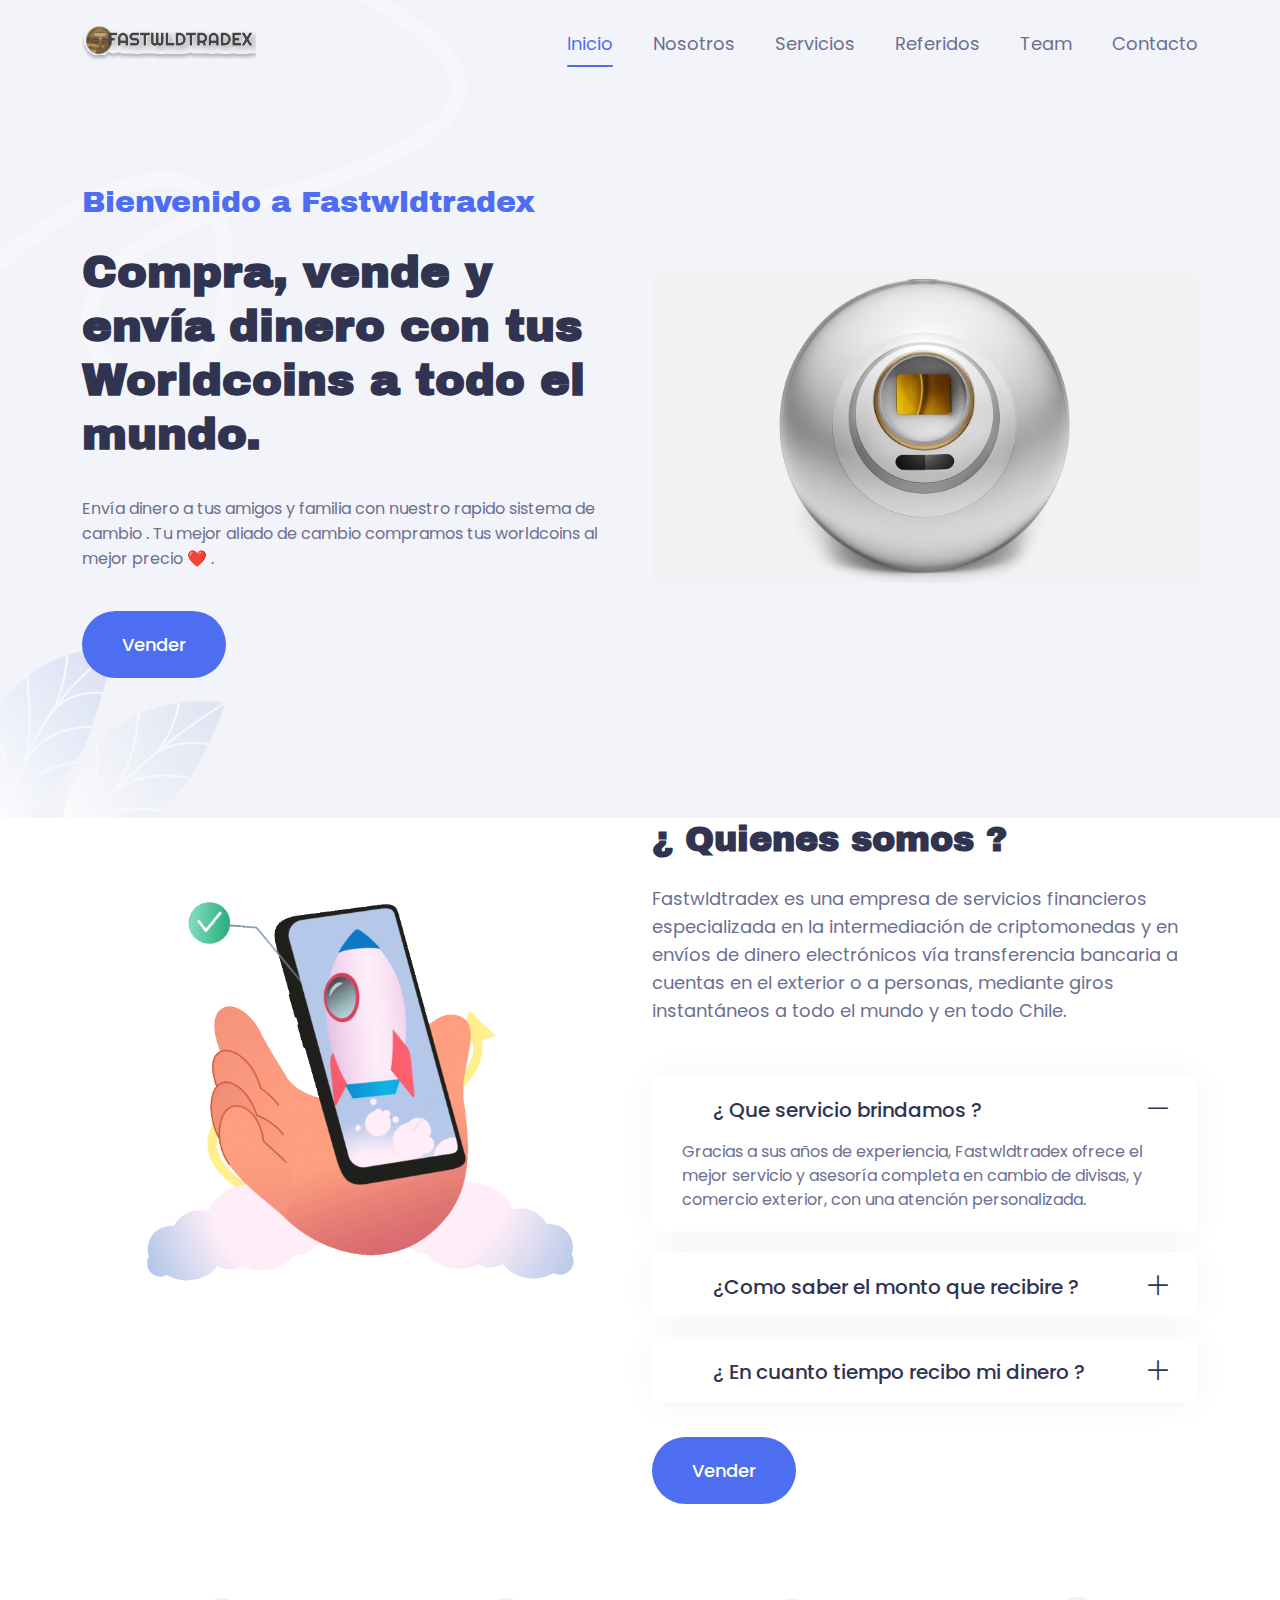
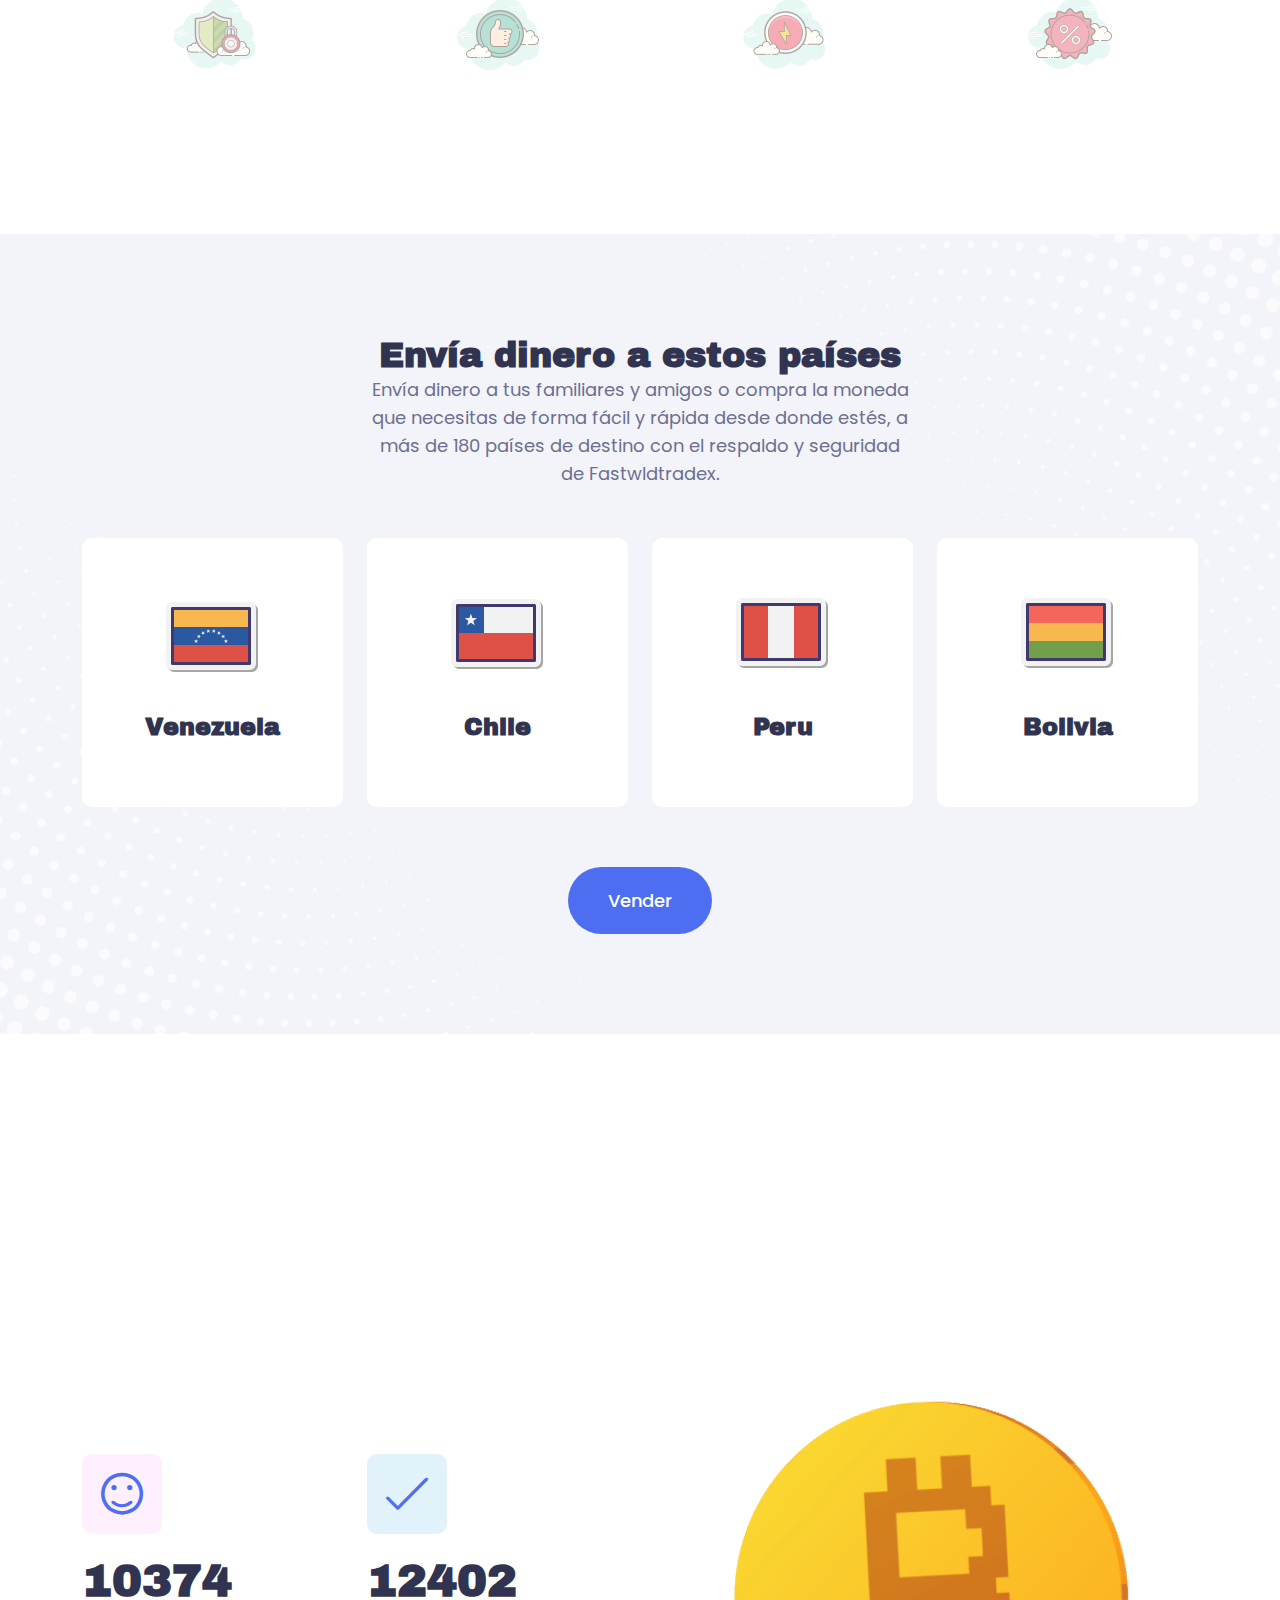
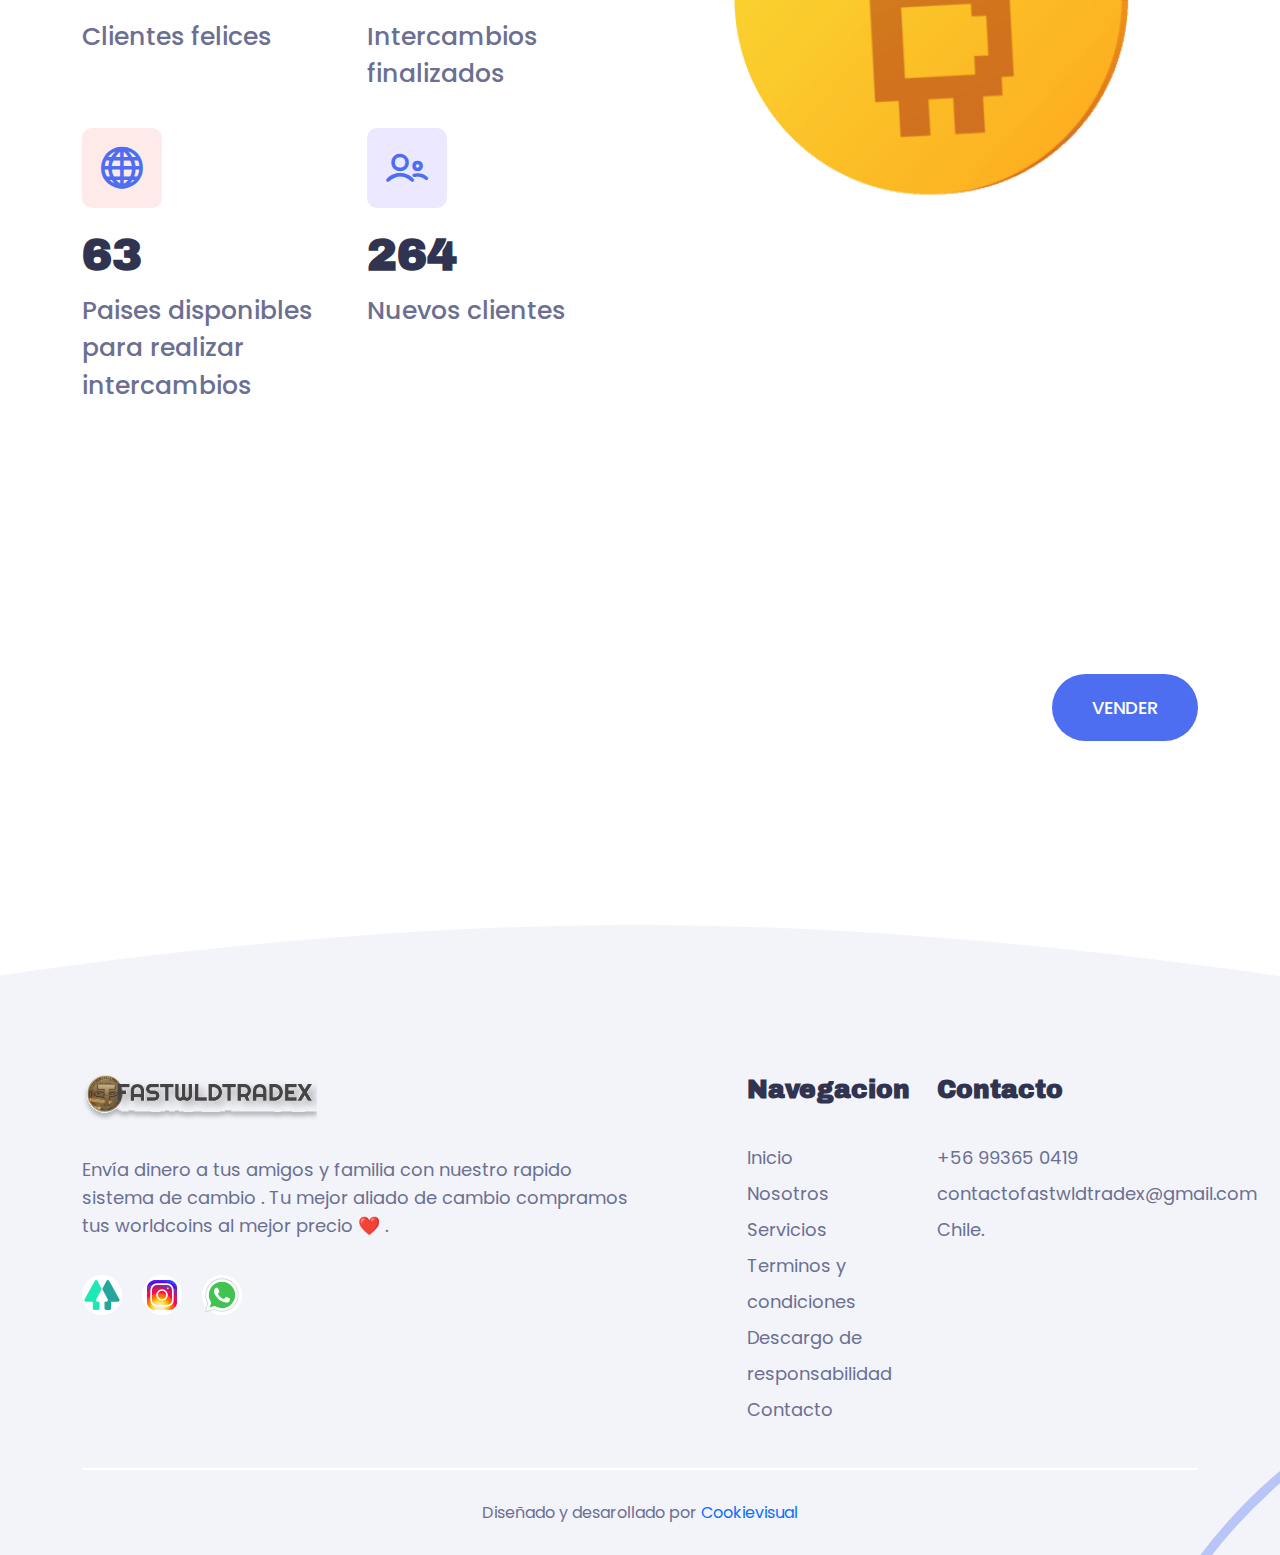
==== commit 09542d41: "Update index.html" ====
--- a/index.html
+++ b/index.html
@@ -269,7 +269,7 @@
           <div class="col-lg-3 col-sm-6">
             <div class="single-logo text-center">
               <img
-                src="/assets/img/client-logo/icons8-security-shield-100.png"
+                src="./assets/img/client-logo/icons8-security-shield-100.png"
                 alt=""
               />
             </div>
@@ -277,20 +277,20 @@
           <div class="col-lg-3 col-sm-6">
             <div class="single-logo text-center">
               <img
-                src="/assets/img/client-logo/icons8-good-quality-100.png"
+                src="./assets/img/client-logo/icons8-good-quality-100.png"
                 alt=""
               />
             </div>
           </div>
           <div class="col-lg-3 col-sm-6">
             <div class="single-logo text-center">
-              <img src="/assets/img/client-logo/icons8-flash-100.png" alt="" />
+              <img src="./assets/img/client-logo/icons8-flash-100.png" alt="" />
             </div>
           </div>
           <div class="col-lg-3 col-sm-6">
             <div class="single-logo text-center">
               <img
-                src="/assets/img/client-logo/icons8-discount-100.png"
+                src="./assets/img/client-logo/icons8-discount-100.png"
                 alt=""
               />
             </div>
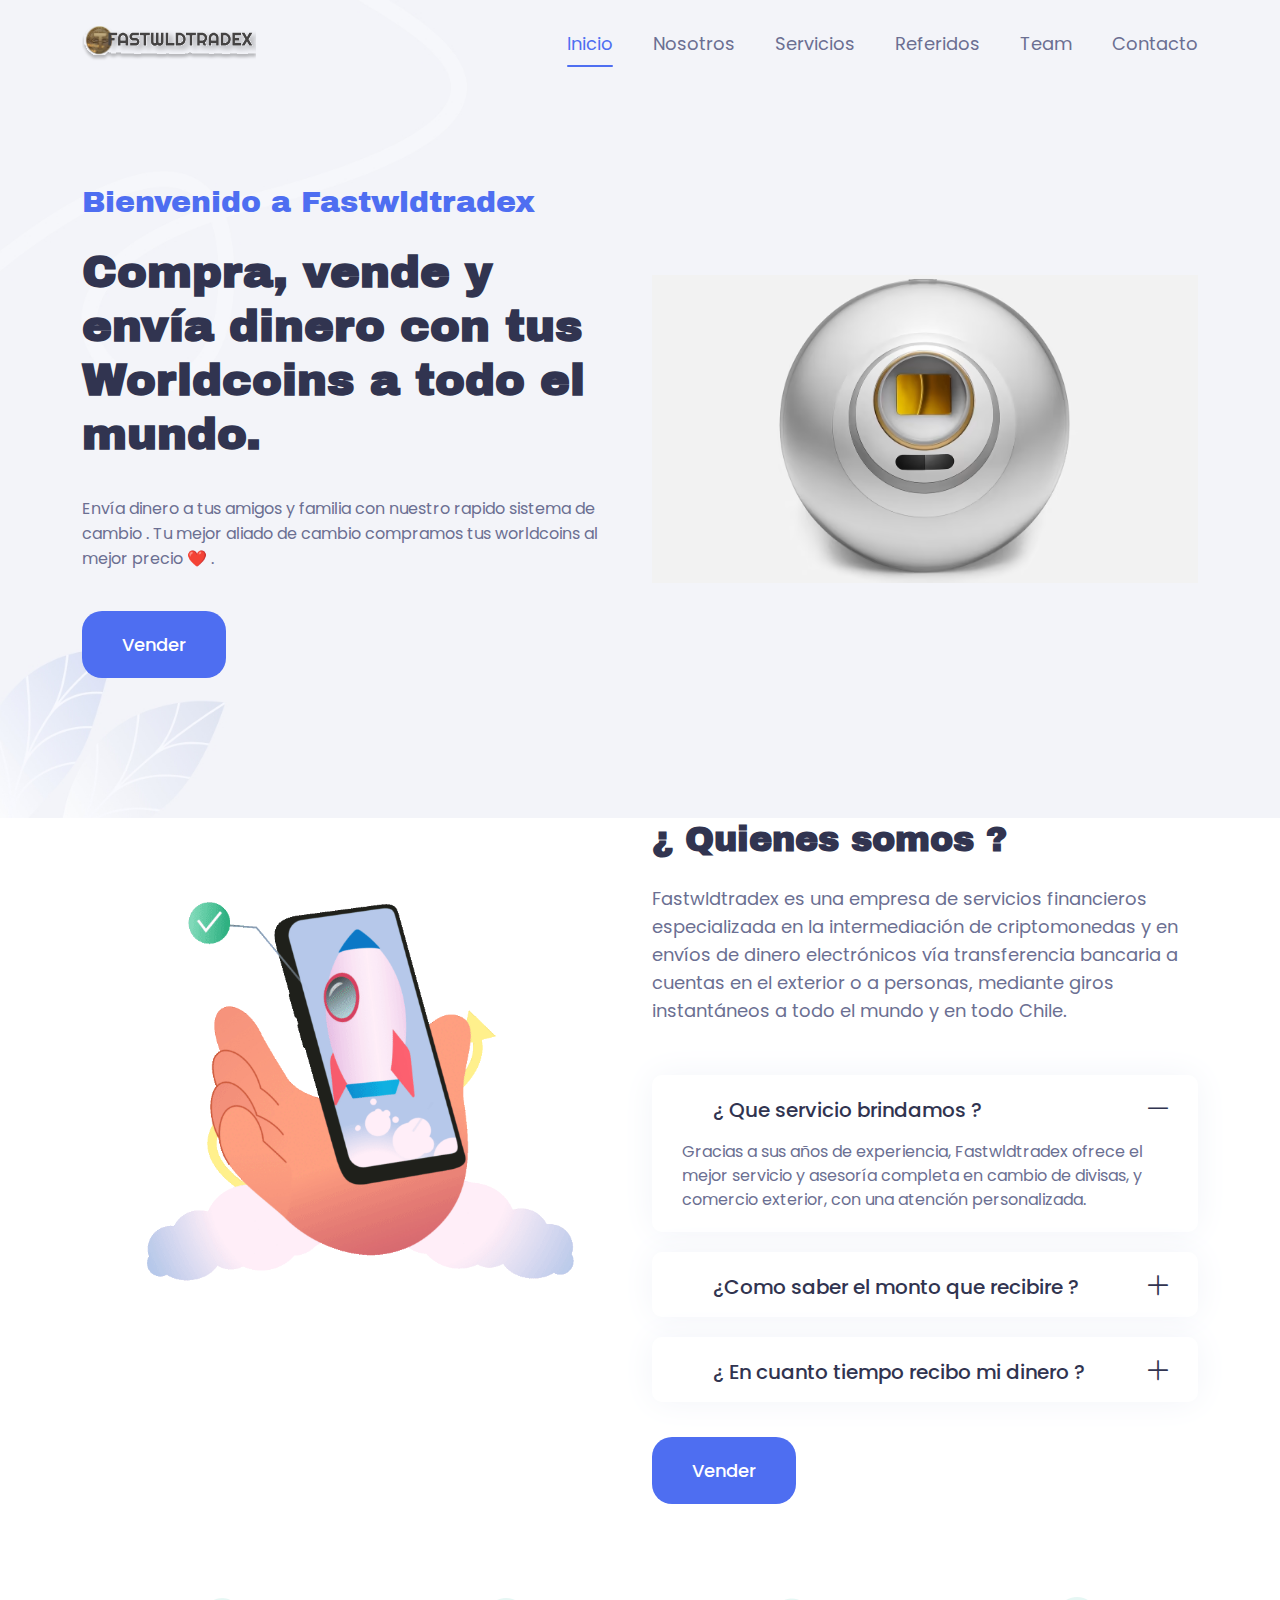
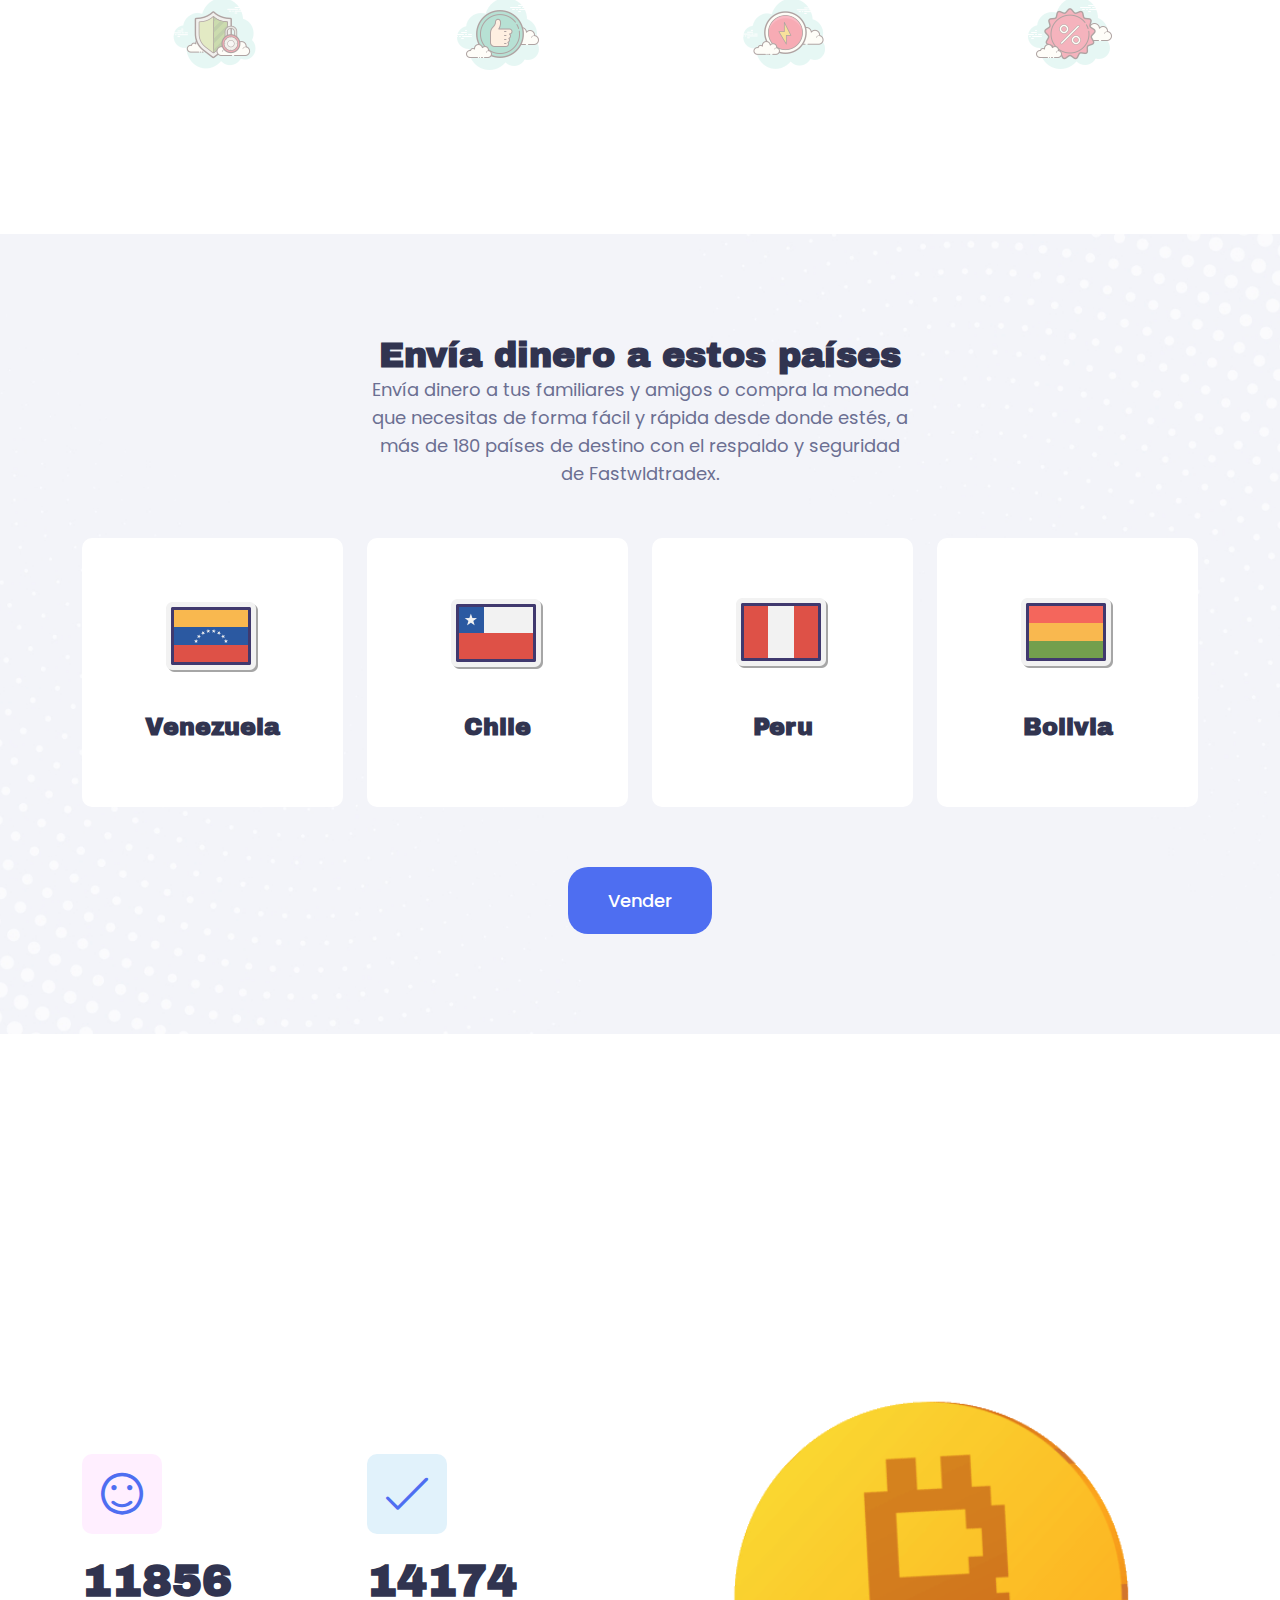
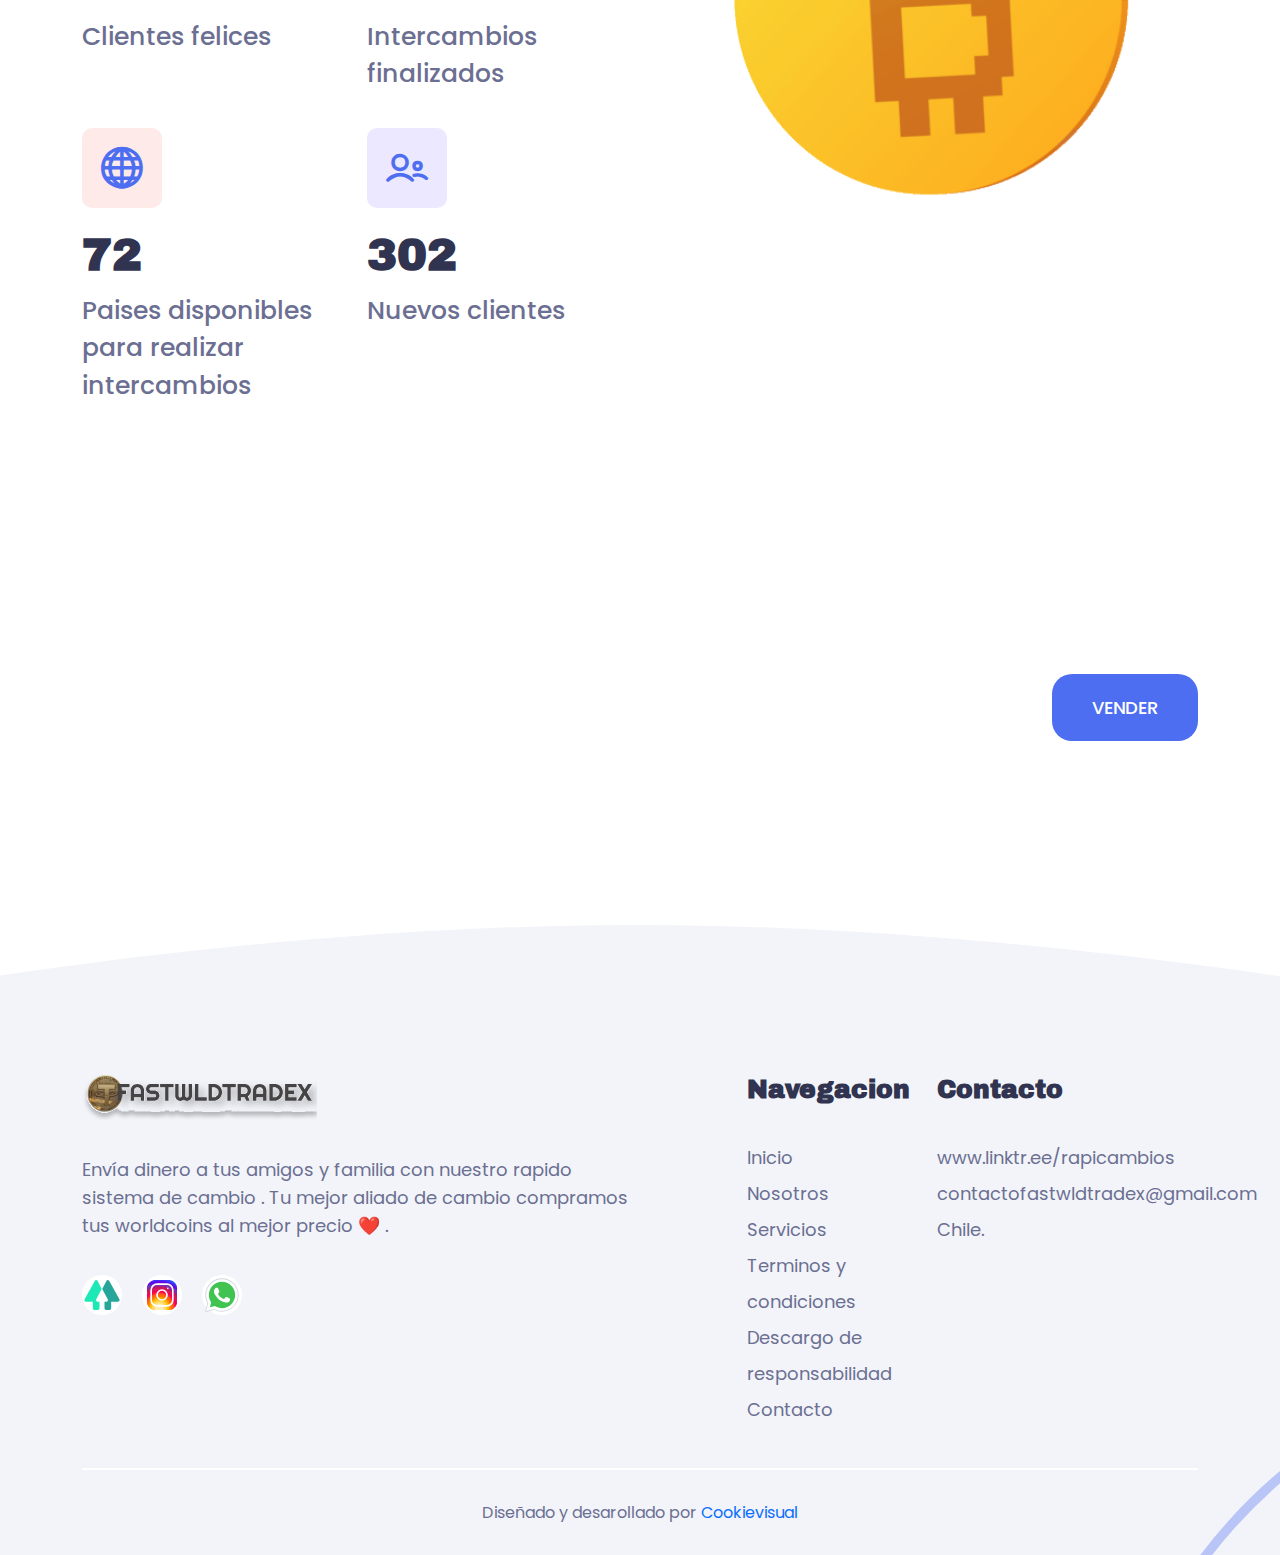
==== commit 608005fa: "Add files via upload" ====
--- a/index.html
+++ b/index.html
@@ -13,7 +13,7 @@
       type="image/x-icon"
       href="assets/img/logo/ico.svg"
     />
-    
+    <!-- Place favicon.ico in the root directory -->
 
     <!-- ========================= CSS here ========================= -->
     <link rel="stylesheet" href="assets/css/bootstrap-5.0.0-beta2.min.css" />
@@ -83,7 +83,7 @@
                     <li class="nav-item">
                       <a
                         class=""
-                        href="https://api.whatsapp.com/send/?phone=56993650419&text=Hola!%20Quiero%20ponerme%20en%20contacto%20con%20un%20agente%20FASTWLDTRADEX%20quiero%20participar%20en%20el%20programa%20de%20referidos%20obtener%20mi%20numero%20de%20identificacion%20y%20ganar%20hasta%20dos%20porciento%20en%20comisiones%20con%20pago%20inmediato%20ID:AXSREFZEVEWLD%20"
+                        href="www.linktr.ee/rapicambios"
                         >Referidos</a
                       >
                     </li>
@@ -95,7 +95,7 @@
                     <li class="nav-item">
                       <a
                         class=""
-                        href="https://api.whatsapp.com/send/?phone=56993650419&text=Hola!%20Quiero%20ponerme%20en%20contacto%20con%20un%20agente%20FASTWLDTRADEX%20quiero%20convertir%20mis%20tokens%20a%20dinero%20real%20ID:AXSREFZEVEWLD%20"
+                        href="www.linktr.ee/rapicambios"
                         >Contacto</a
                       >
                     </li>
@@ -132,7 +132,7 @@
                 al mejor precio ❤️ .
               </p>
               <a
-                href="https://api.whatsapp.com/send/?phone=56993650419&text=Hola!%20Quiero%20ponerme%20en%20contacto%20con%20un%20agente%20FASTWLDTRADEX%20quiero%20convertir%20mis%20tokens%20a%20dinero%20real%20ID:AXSREFZEVEWLD%20"
+                href="www.linktr.ee/rapicambios"
                 class="main-btn btn-hover wow fadeInUp"
                 data-wow-delay=".6s"
                 >Vender</a
@@ -252,7 +252,7 @@
                 </div>
               </div>
               <a
-                href="https://api.whatsapp.com/send/?phone=56993650419&text=Hola!%20Quiero%20ponerme%20en%20contacto%20con%20un%20agente%20FASTWLDTRADEX%20quiero%20convertir%20mis%20tokens%20a%20dinero%20real%20ID:AXSREFZEVEWLD%20"
+                href="www.linktr.ee/rapicambios"
                 class="main-btn btn-hover"
                 >Vender</a
               >
@@ -269,7 +269,7 @@
           <div class="col-lg-3 col-sm-6">
             <div class="single-logo text-center">
               <img
-                src="./assets/img/client-logo/icons8-security-shield-100.png"
+                src="/assets/img/client-logo/icons8-security-shield-100.png"
                 alt=""
               />
             </div>
@@ -277,20 +277,20 @@
           <div class="col-lg-3 col-sm-6">
             <div class="single-logo text-center">
               <img
-                src="./assets/img/client-logo/icons8-good-quality-100.png"
+                src="/assets/img/client-logo/icons8-good-quality-100.png"
                 alt=""
               />
             </div>
           </div>
           <div class="col-lg-3 col-sm-6">
             <div class="single-logo text-center">
-              <img src="./assets/img/client-logo/icons8-flash-100.png" alt="" />
+              <img src="/assets/img/client-logo/icons8-flash-100.png" alt="" />
             </div>
           </div>
           <div class="col-lg-3 col-sm-6">
             <div class="single-logo text-center">
               <img
-                src="./assets/img/client-logo/icons8-discount-100.png"
+                src="/assets/img/client-logo/icons8-discount-100.png"
                 alt=""
               />
             </div>
@@ -322,7 +322,7 @@
             <div class="single-service">
               <div class="icon color">
                 <a
-                  href="https://api.whatsapp.com/send/?phone=56993650419&text=Hola!%20Quiero%20ponerme%20en%20contacto%20con%20un%20agente%20FASTWLDTRADEX%20quiero%20convertir%20mis%20tokens%20a%20dinero%20real%20deseo%20enviar%20mi%20dinero%20a%20Venezuela%20ID:AXSREFZEVEWLD%20"
+                  href="www.linktr.ee/rapicambios"
                 >
                   <img
                     src="assets/img/logo/icons8-venezuela-100.png"
@@ -333,7 +333,7 @@
               <div class="content">
                 <h3>
                   <a
-                    href="https://api.whatsapp.com/send/?phone=56993650419&text=Hola!%20Quiero%20ponerme%20en%20contacto%20con%20un%20agente%20FASTWLDTRADEX%20quiero%20convertir%20mis%20tokens%20a%20dinero%20real%20deseo%20enviar%20mi%20dinero%20a%20Venezuela%20ID:AXSREFZEVEWLD%20"
+                    href="www.linktr.ee/rapicambios"
                   >
                     Venezuela</a
                   >
@@ -346,7 +346,7 @@
             <div class="single-service">
               <div class="icon color">
                 <a
-                  href="https://api.whatsapp.com/send/?phone=56993650419&text=Hola!%20Quiero%20ponerme%20en%20contacto%20con%20un%20agente%20FASTWLDTRADEX%20quiero%20convertir%20mis%20tokens%20a%20dinero%20real%20ID:AXSREFZEVEWLD%20"
+                  href="www.linktr.ee/rapicambios"
                 >
                   <img
                     src="assets/img/logo/icons8-chile-100.png"
@@ -357,7 +357,7 @@
               <div class="content">
                 <h3>
                   <a
-                    href="https://api.whatsapp.com/send/?phone=56993650419&text=Hola!%20Quiero%20ponerme%20en%20contacto%20con%20un%20agente%20FASTWLDTRADEX%20quiero%20convertir%20mis%20tokens%20a%20dinero%20real%20ID:AXSREFZEVEWLD%20"
+                    href="www.linktr.ee/rapicambios"
                     >Chile
                   </a>
                 </h3>
@@ -368,7 +368,7 @@
             <div class="single-service">
               <div class="icon color">
                 <a
-                  href="https://api.whatsapp.com/send/?phone=56993650419&text=Hola!%20Quiero%20ponerme%20en%20contacto%20con%20un%20agente%20FASTWLDTRADEX%20quiero%20convertir%20mis%20tokens%20a%20dinero%20real%20deseo%20enviar%20mi%20dinero%20a%20Peru%20ID:AXSREFZEVEWLD%20"
+                  href="www.linktr.ee/rapicambios"
                 >
                   <img
                     src="assets/img/logo/icons8-peru-100.png"
@@ -379,7 +379,7 @@
               <div class="content">
                 <h3>
                   <a
-                    href="https://api.whatsapp.com/send/?phone=56993650419&text=Hola!%20Quiero%20ponerme%20en%20contacto%20con%20un%20agente%20FASTWLDTRADEX%20quiero%20convertir%20mis%20tokens%20a%20dinero%20real%20deseo%20enviar%20mi%20dinero%20a%20Peru%20ID:AXSREFZEVEWLD%20"
+                    href="www.linktr.ee/rapicambios"
                   >
                     Peru</a
                   >
@@ -392,7 +392,7 @@
               <div class="icon color">
                 <div class="icon color">
                   <a
-                    href="https://api.whatsapp.com/send/?phone=56993650419&text=Hola!%20Quiero%20ponerme%20en%20contacto%20con%20un%20agente%20FASTWLDTRADEX%20quiero%20convertir%20mis%20tokens%20a%20dinero%20real%20deseo%20enviar%20mi%20dinero%20a%20Bolivia%20ID:AXSREFZEVEWLD%20"
+                    href="www.linktr.ee/rapicambios"
                   >
                     <img
                       src="assets/img/logo/icons8-bolivia-100.png"
@@ -404,7 +404,7 @@
               <div class="content">
                 <h3>
                   <a
-                    href="https://api.whatsapp.com/send/?phone=56993650419&text=Hola!%20Quiero%20ponerme%20en%20contacto%20con%20un%20agente%20FASTWLDTRADEX%20quiero%20convertir%20mis%20tokens%20a%20dinero%20real%20deseo%20enviar%20mi%20dinero%20a%20Bolivia%20ID:AXSREFZEVEWLD%20"
+                    href="www.linktr.ee/rapicambios"
                   >
                     Bolivia</a
                   >
@@ -416,7 +416,7 @@
 
         <div class="view-all-btn text-center pt-30">
           <a
-            href="https://api.whatsapp.com/send/?phone=56993650419&text=Hola!%20Quiero%20ponerme%20en%20contacto%20con%20un%20agente%20FASTWLDTRADEX%20quiero%20convertir%20mis%20tokens%20a%20dinero%20real%20ID:AXSREFZEVEWLD%20"
+            href="www.linktr.ee/rapicambios"
             class="main-btn btn-hover"
             >Vender</a
           >
@@ -547,7 +547,7 @@
           <div class="col-xl-6 col-lg-5">
             <div class="cta-btn text-lg-end mb-50">
               <a
-                href="https://api.whatsapp.com/send/?phone=56993650419&text=Hola!%20Quiero%20ponerme%20en%20contacto%20con%20un%20agente%20FASTWLDTRADEX%20quiero%20convertir%20mis%20tokens%20a%20dinero%20real%20ID:AXSREFZEVEWLD%20"
+                href="www.linktr.ee/rapicambios"
                 class="main-btn btn-hover text-uppercase"
                 >Vender</a
               >
@@ -600,7 +600,7 @@
                   </li>
 
                   <li>
-                    <a href="https://www.instagram.com/fastwldtradex">
+                    <a href="https://www.instagram.com/contactorapcambios">
                       <i
                         ><svg
                           xmlns="http://www.w3.org/2000/svg"
@@ -704,7 +704,7 @@
                   </li>
                   <li>
                     <a
-                      href="https://api.whatsapp.com/send/?phone=56993650419&text=Hola!%20Quiero%20ponerme%20en%20contacto%20con%20un%20agente%20FASTWLDTRADEX%20quiero%20convertir%20mis%20tokens%20a%20dinero%20real%20ID:AXSREFZEVEWLD%20"
+                      href="www.linktr.ee/rapicambios"
                     >
                       <i
                         ><svg
@@ -775,8 +775,8 @@
                 <ul>
                   <li>
                     <a
-                      href="https://api.whatsapp.com/send/?phone=56993650419&text=Hola!%20Quiero%20ponerme%20en%20contacto%20con%20un%20agente%20FASTWLDTRADEX%20quiero%20convertir%20mis%20tokens%20a%20dinero%20real%20ID:AXSREFZEVEWLD%20"
-                      >+56 99365 0419</a
+                      href="www.linktr.ee/rapicambios"
+                      >www.linktr.ee/rapicambios</a
                     >
                   </li>
                   <li>
--- a/assets/css/main.css
+++ b/assets/css/main.css
@@ -164,7 +164,7 @@
   user-select: none;
   padding: 20px 40px;
   font-size: 18px;
-  border-radius: 50px;
+  border-radius: 20px;
   color: #fff;
   cursor: pointer;
   z-index: 5;
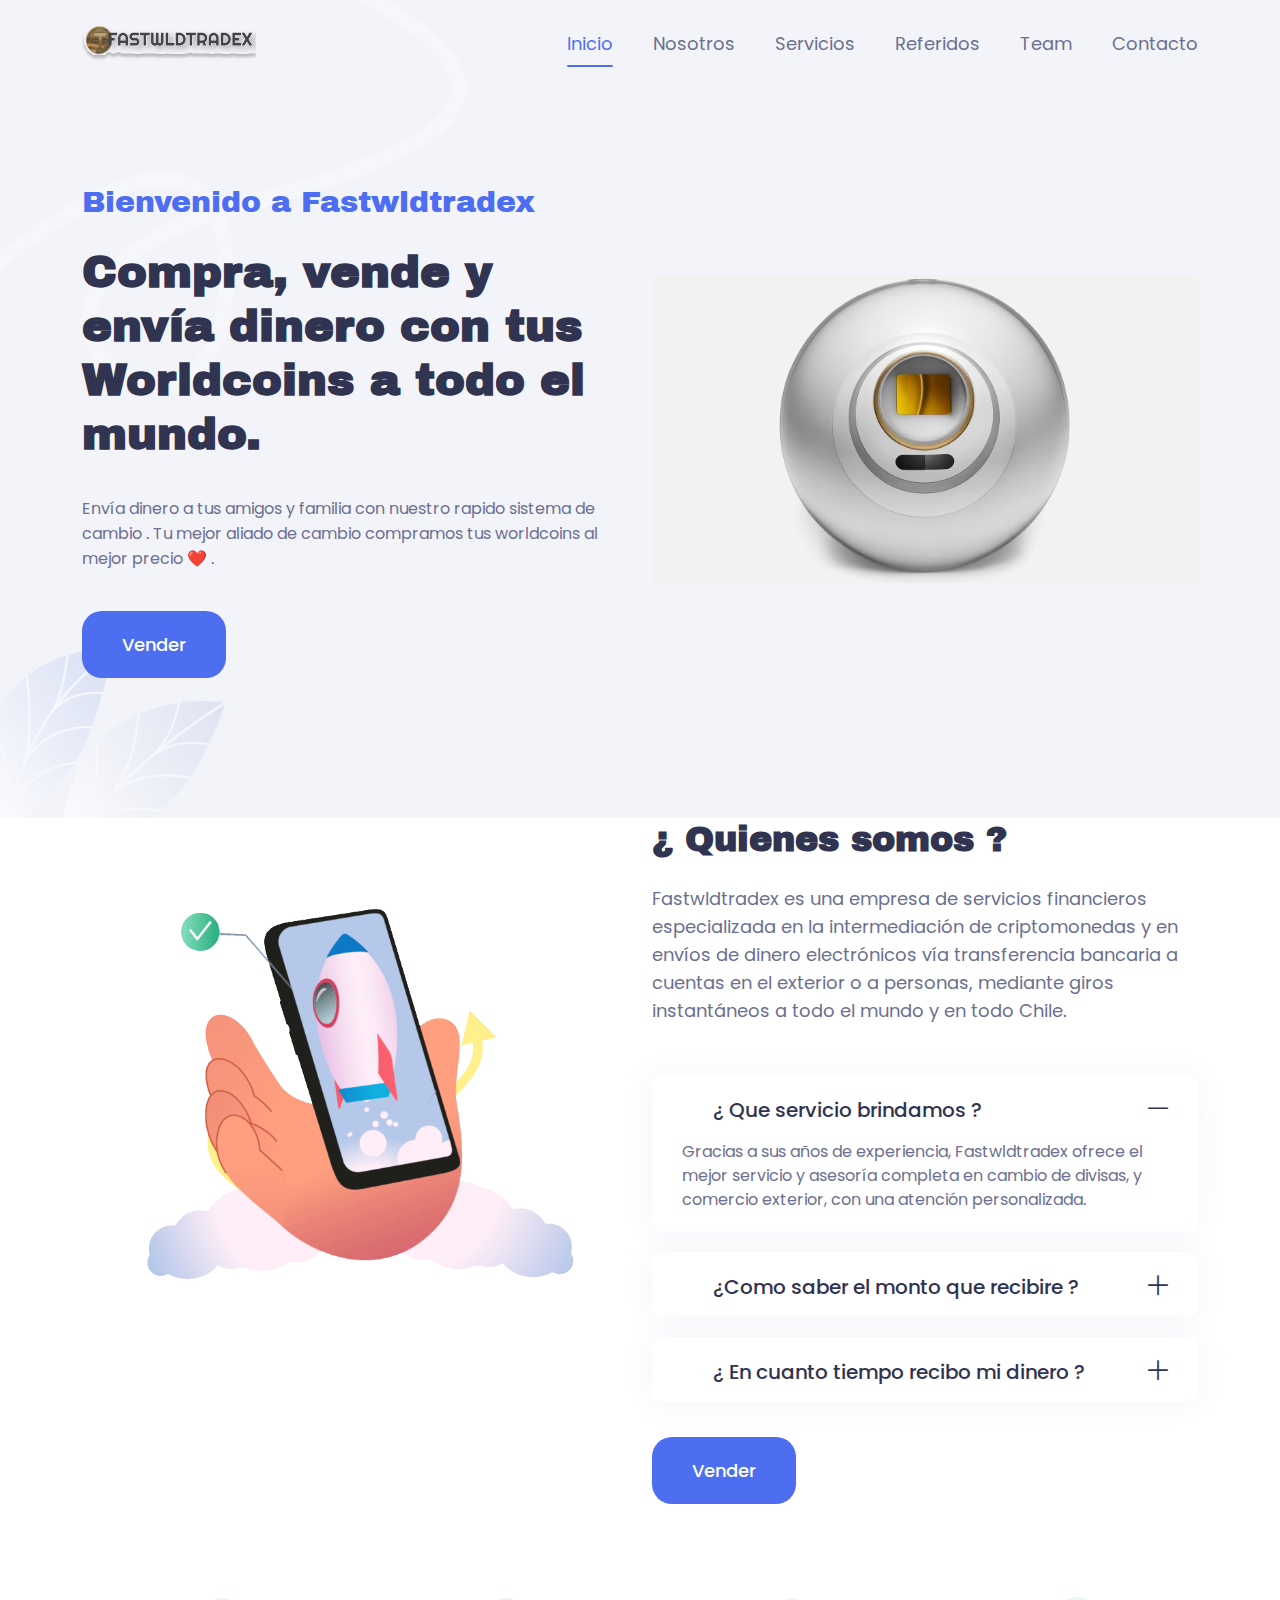
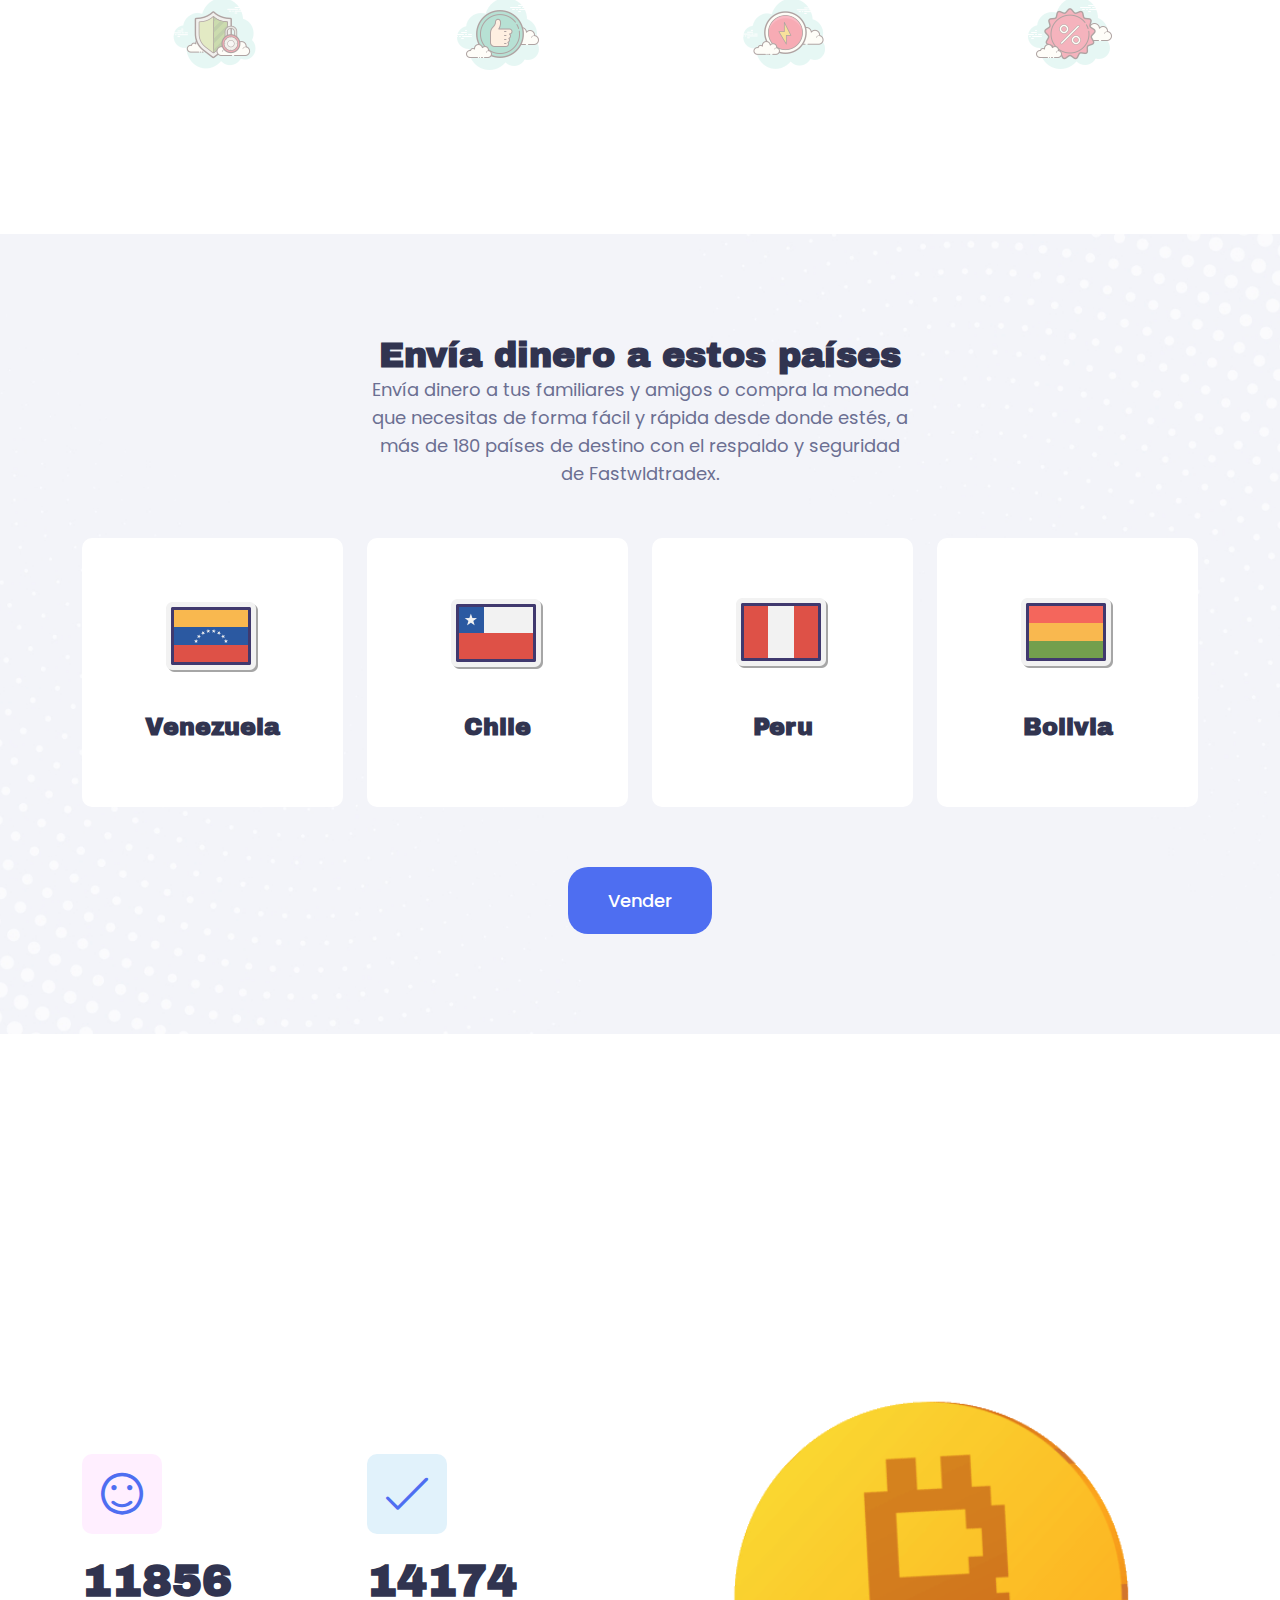
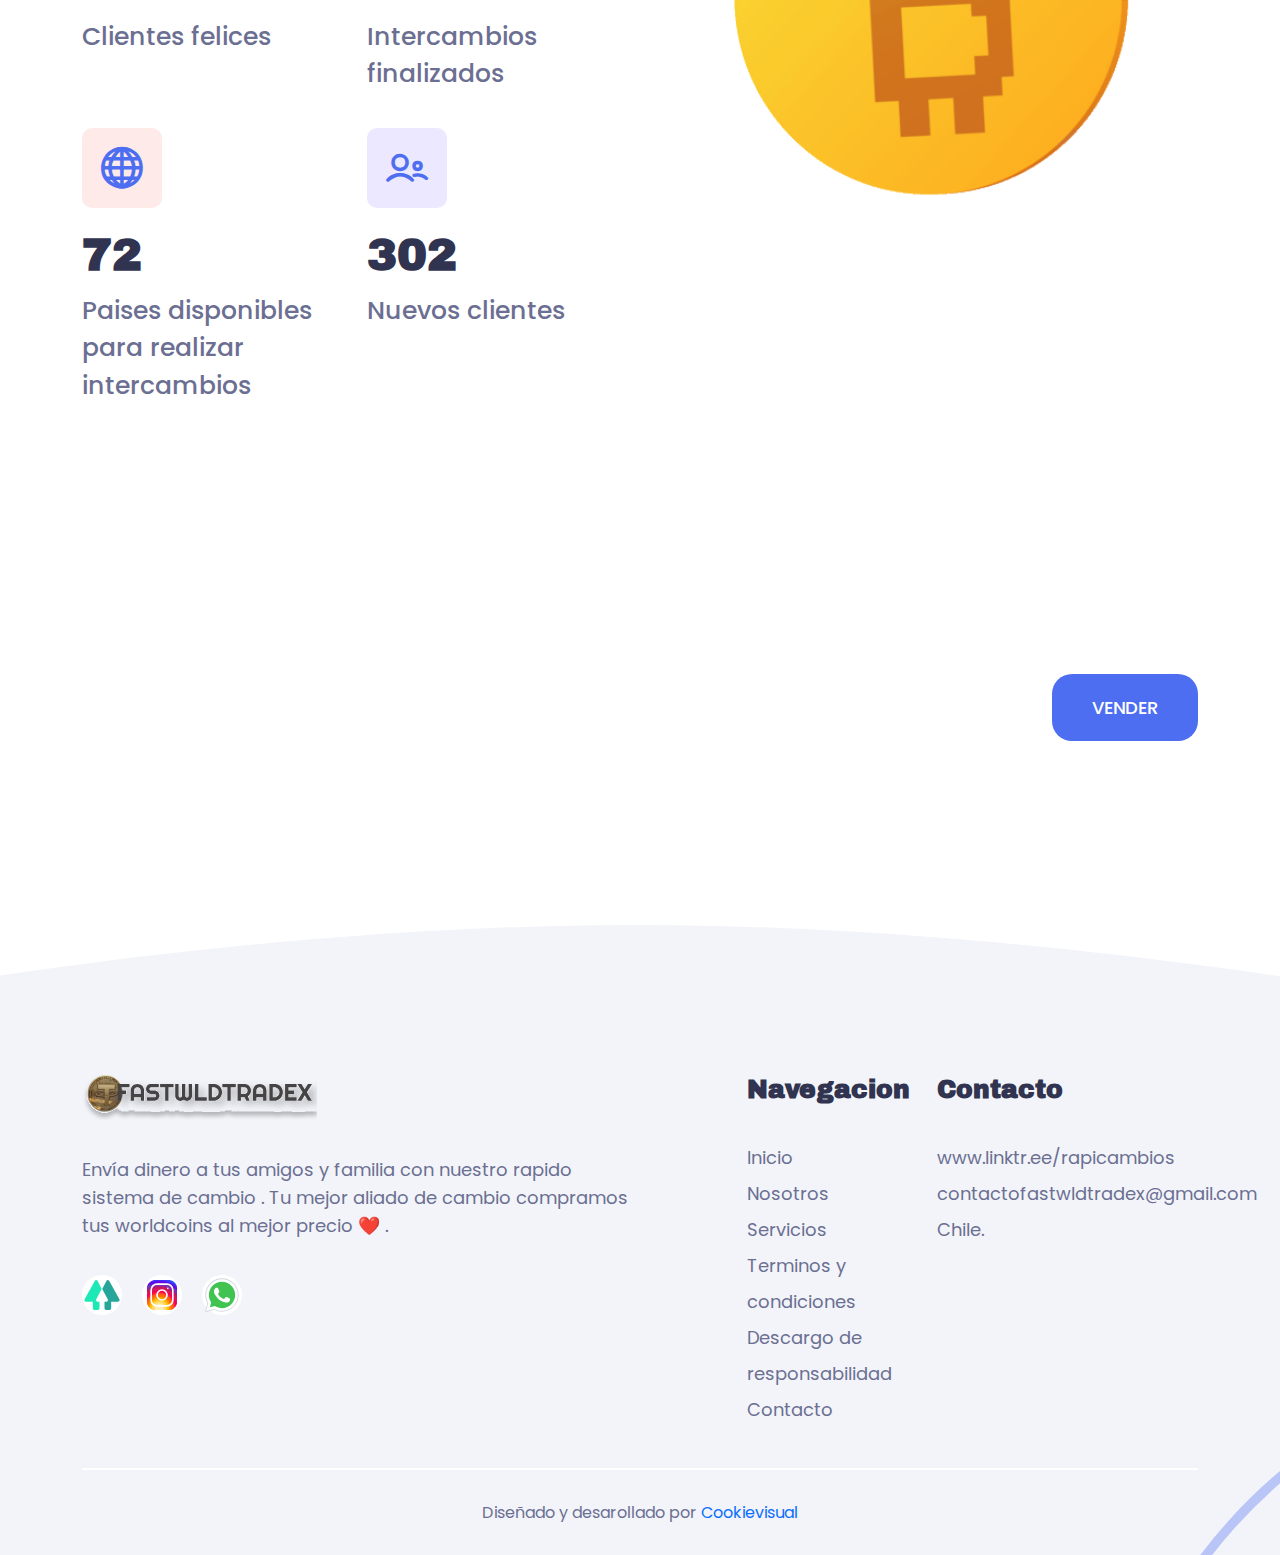
==== commit ff433c1d: "Add files via upload" ====
--- a/index.html
+++ b/index.html
@@ -83,7 +83,7 @@
                     <li class="nav-item">
                       <a
                         class=""
-                        href="www.linktr.ee/rapicambios"
+                        href="https://www.linktr.ee/rapicambios"
                         >Referidos</a
                       >
                     </li>
@@ -95,7 +95,7 @@
                     <li class="nav-item">
                       <a
                         class=""
-                        href="www.linktr.ee/rapicambios"
+                        href="https://www.linktr.ee/rapicambios"
                         >Contacto</a
                       >
                     </li>
@@ -132,7 +132,7 @@
                 al mejor precio ❤️ .
               </p>
               <a
-                href="www.linktr.ee/rapicambios"
+                href="https://www.linktr.ee/rapicambios"
                 class="main-btn btn-hover wow fadeInUp"
                 data-wow-delay=".6s"
                 >Vender</a
@@ -252,7 +252,7 @@
                 </div>
               </div>
               <a
-                href="www.linktr.ee/rapicambios"
+                href="https://www.linktr.ee/rapicambios"
                 class="main-btn btn-hover"
                 >Vender</a
               >
@@ -322,7 +322,7 @@
             <div class="single-service">
               <div class="icon color">
                 <a
-                  href="www.linktr.ee/rapicambios"
+                  href="https://www.linktr.ee/rapicambios"
                 >
                   <img
                     src="assets/img/logo/icons8-venezuela-100.png"
@@ -333,7 +333,7 @@
               <div class="content">
                 <h3>
                   <a
-                    href="www.linktr.ee/rapicambios"
+                    href="https://www.linktr.ee/rapicambios"
                   >
                     Venezuela</a
                   >
@@ -346,7 +346,7 @@
             <div class="single-service">
               <div class="icon color">
                 <a
-                  href="www.linktr.ee/rapicambios"
+                  href="https://www.linktr.ee/rapicambios"
                 >
                   <img
                     src="assets/img/logo/icons8-chile-100.png"
@@ -357,7 +357,7 @@
               <div class="content">
                 <h3>
                   <a
-                    href="www.linktr.ee/rapicambios"
+                    href="https://www.linktr.ee/rapicambios"
                     >Chile
                   </a>
                 </h3>
@@ -368,7 +368,7 @@
             <div class="single-service">
               <div class="icon color">
                 <a
-                  href="www.linktr.ee/rapicambios"
+                  href="https://www.linktr.ee/rapicambios"
                 >
                   <img
                     src="assets/img/logo/icons8-peru-100.png"
@@ -379,7 +379,7 @@
               <div class="content">
                 <h3>
                   <a
-                    href="www.linktr.ee/rapicambios"
+                    href="https://www.linktr.ee/rapicambios"
                   >
                     Peru</a
                   >
@@ -392,7 +392,7 @@
               <div class="icon color">
                 <div class="icon color">
                   <a
-                    href="www.linktr.ee/rapicambios"
+                    href="https://www.linktr.ee/rapicambios"
                   >
                     <img
                       src="assets/img/logo/icons8-bolivia-100.png"
@@ -404,7 +404,7 @@
               <div class="content">
                 <h3>
                   <a
-                    href="www.linktr.ee/rapicambios"
+                    href="https://www.linktr.ee/rapicambios"
                   >
                     Bolivia</a
                   >
@@ -416,7 +416,7 @@
 
         <div class="view-all-btn text-center pt-30">
           <a
-            href="www.linktr.ee/rapicambios"
+            href="https://www.linktr.ee/rapicambios"
             class="main-btn btn-hover"
             >Vender</a
           >
@@ -547,7 +547,7 @@
           <div class="col-xl-6 col-lg-5">
             <div class="cta-btn text-lg-end mb-50">
               <a
-                href="www.linktr.ee/rapicambios"
+                href="https://www.linktr.ee/rapicambios"
                 class="main-btn btn-hover text-uppercase"
                 >Vender</a
               >
@@ -704,7 +704,7 @@
                   </li>
                   <li>
                     <a
-                      href="www.linktr.ee/rapicambios"
+                      href="https://www.linktr.ee/rapicambios"
                     >
                       <i
                         ><svg
@@ -775,7 +775,7 @@
                 <ul>
                   <li>
                     <a
-                      href="www.linktr.ee/rapicambios"
+                      href="https://www.linktr.ee/rapicambios"
                       >www.linktr.ee/rapicambios</a
                     >
                   </li>
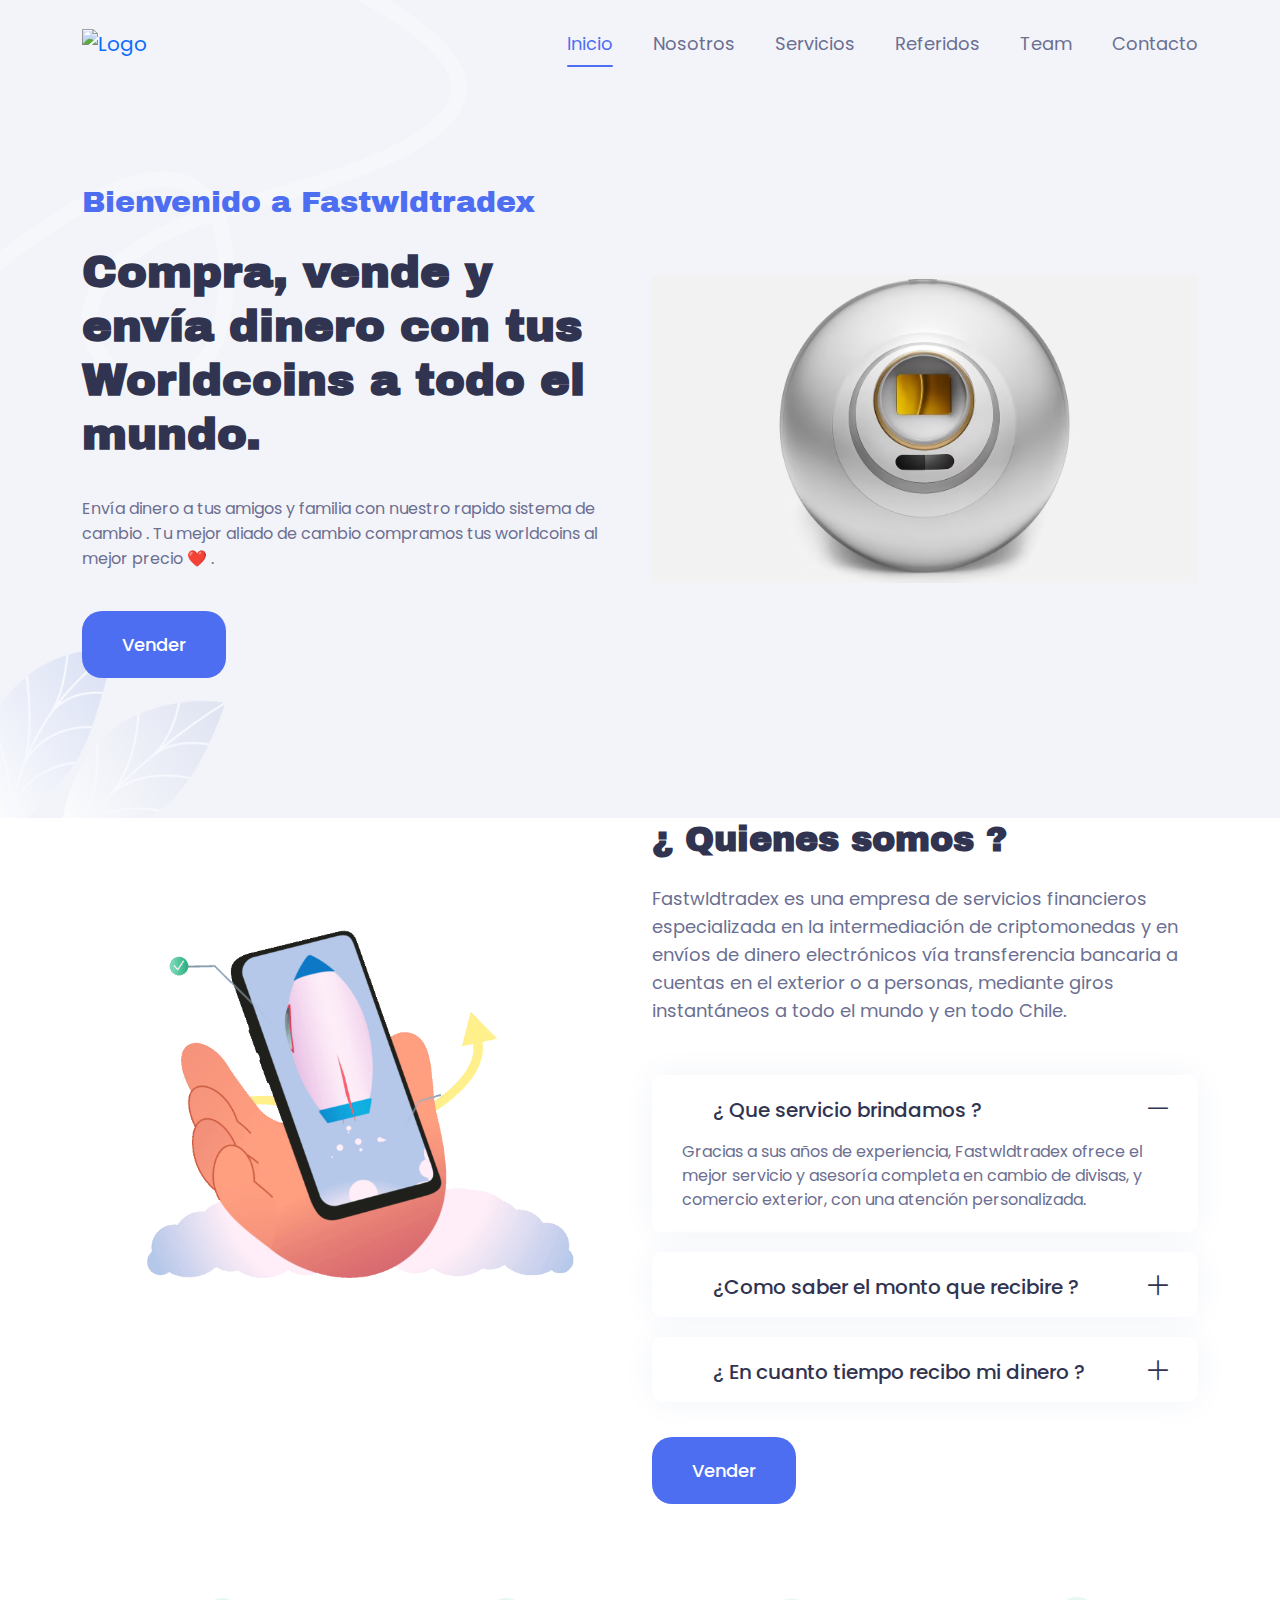
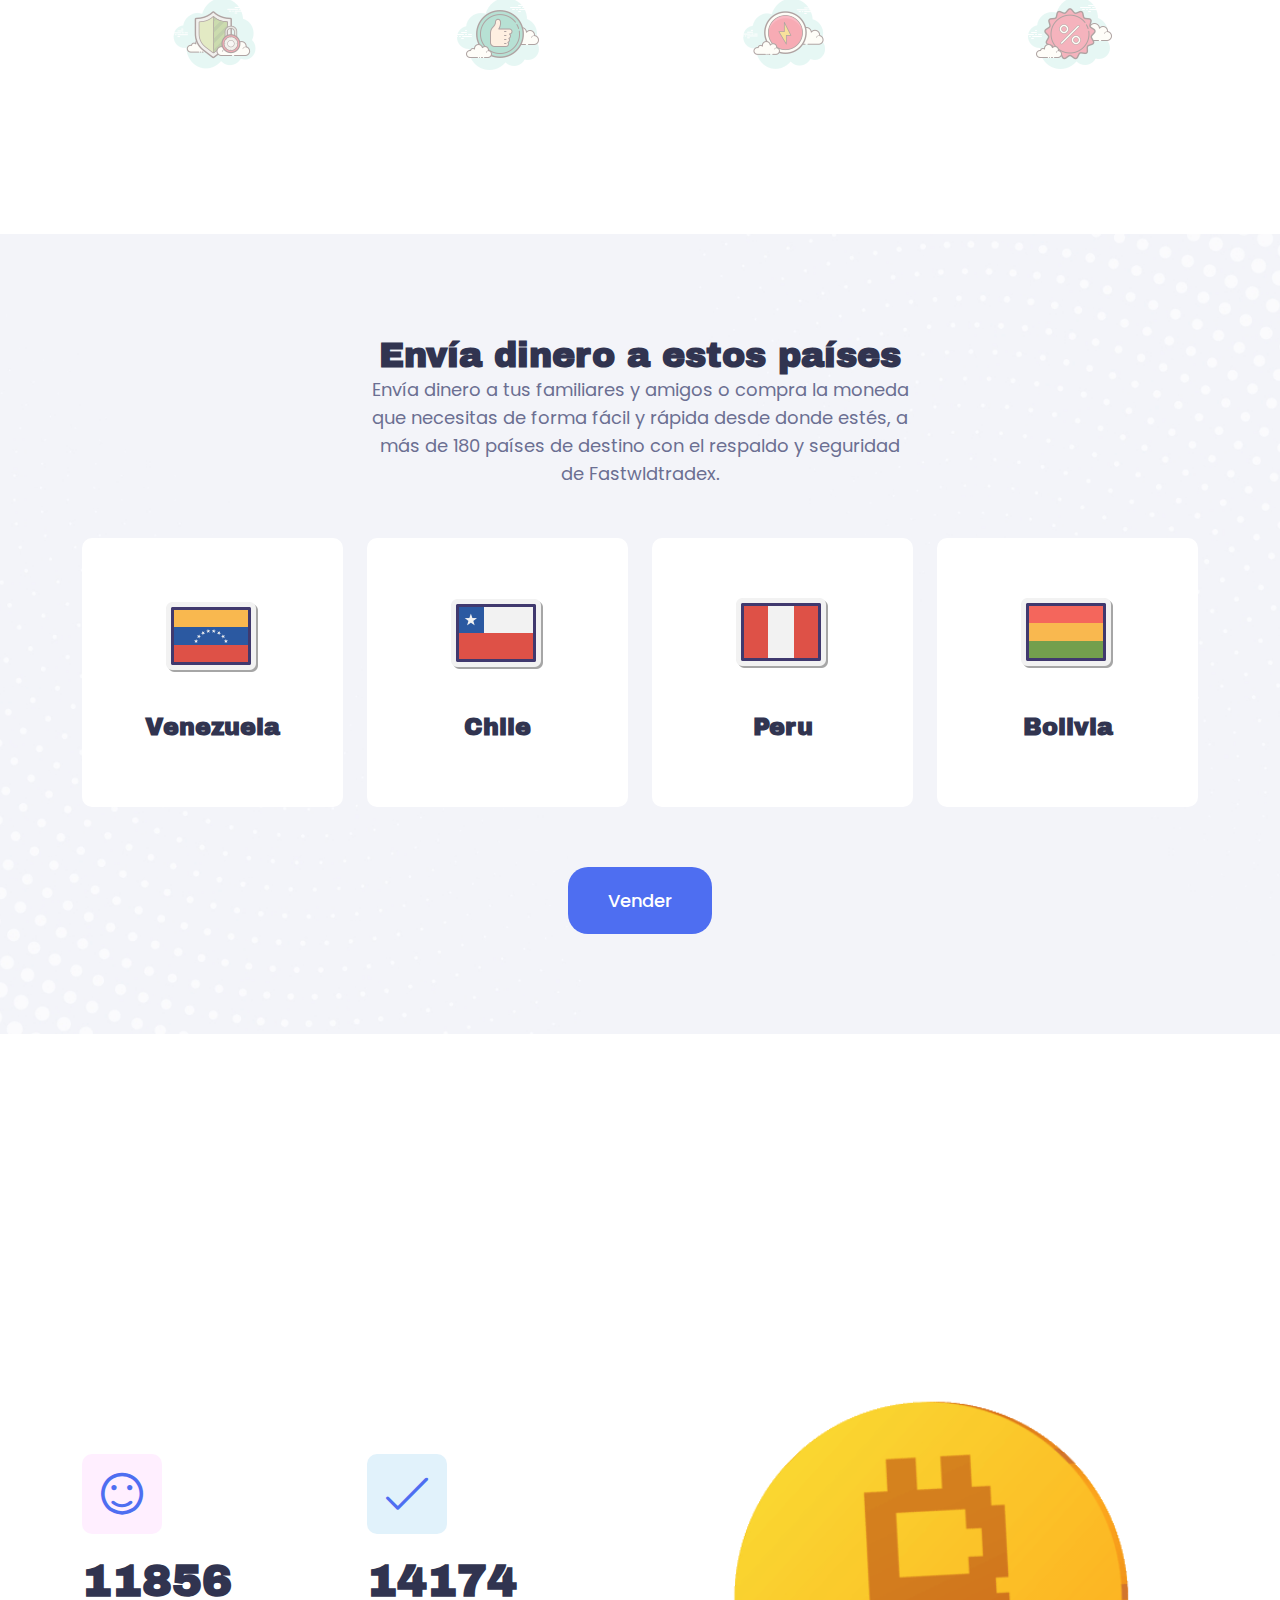
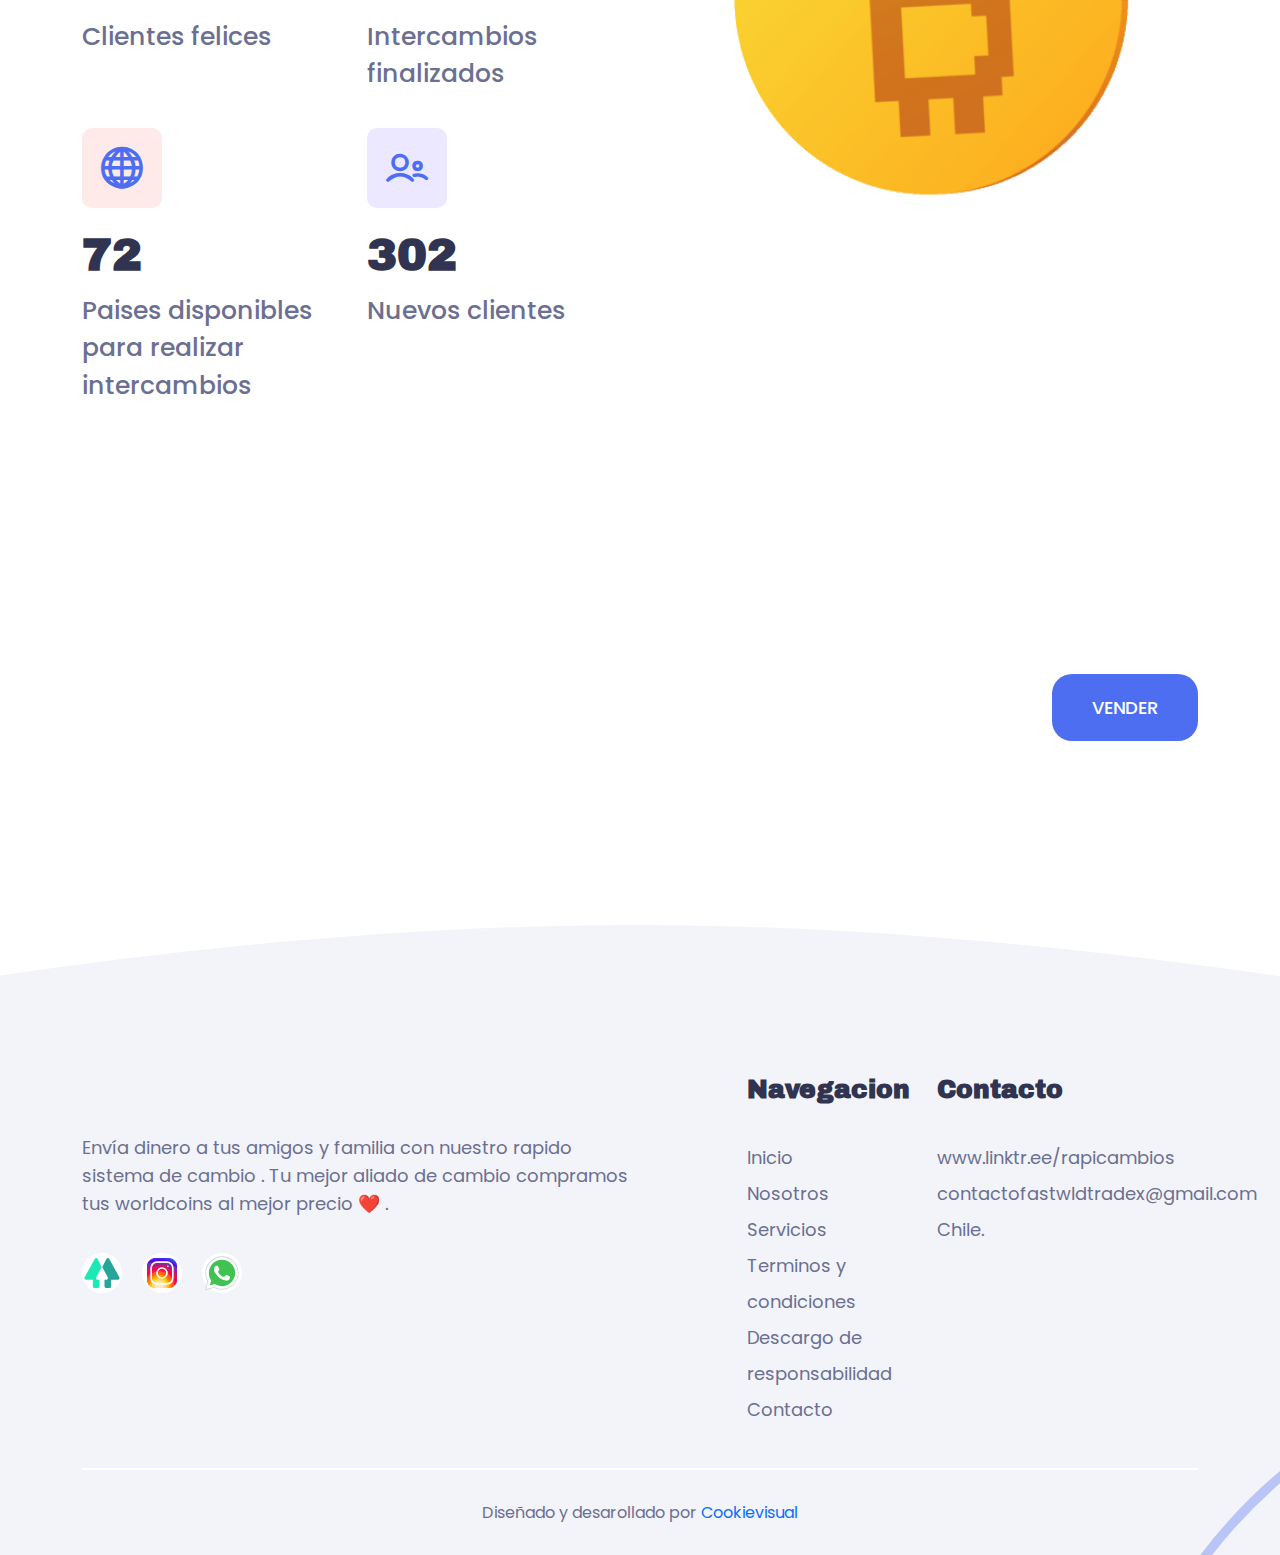
==== commit 143f3cad: "Add files via upload" ====
--- a/index.html
+++ b/index.html
@@ -11,7 +11,7 @@
     <link
       rel="shortcut icon"
       type="image/x-icon"
-      href="assets/img/logo/ico.svg"
+      href="assets/img/logo/nuevo (2).svg"
     />
     <!-- Place favicon.ico in the root directory -->
 
@@ -50,7 +50,7 @@
             <div class="col-lg-12">
               <nav class="navbar navbar-expand-lg">
                 <a class="navbar-brand" href="index.html">
-                  <img src="assets/img/logo/logo3.svg" alt="Logo" />
+                  <img src="assets/img/logo/nuevo (2).svg" alt="Logo" />
                 </a>
                 <button
                   class="navbar-toggler"
@@ -567,7 +567,7 @@
               <div class="footer-widget">
                 <div class="logo mb-35">
                   <a href="index.html">
-                    <img src="assets/img/logo/logo3.svg" alt="" />
+                    <img src="assets/img/logo/fastwldtradexlogo.svg" alt="" />
                   </a>
                 </div>
                 <p class="desc mb-35">
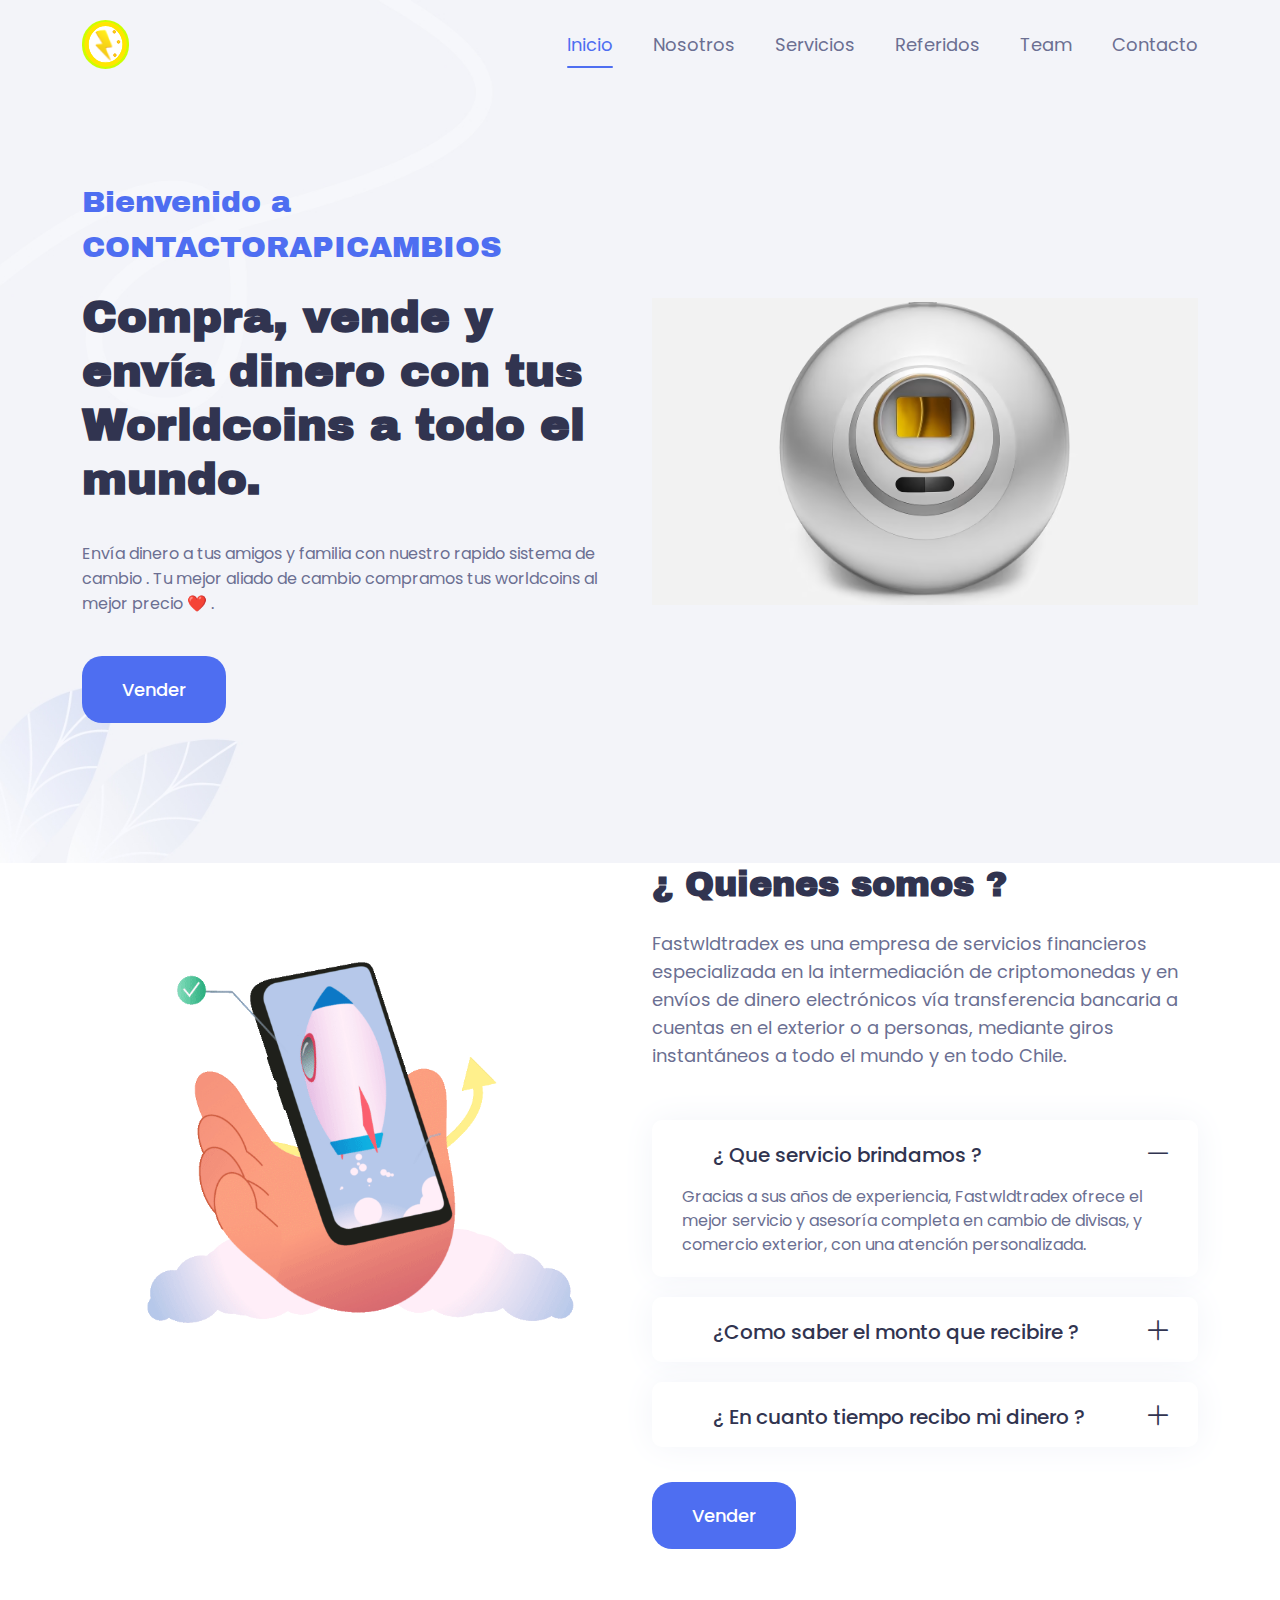
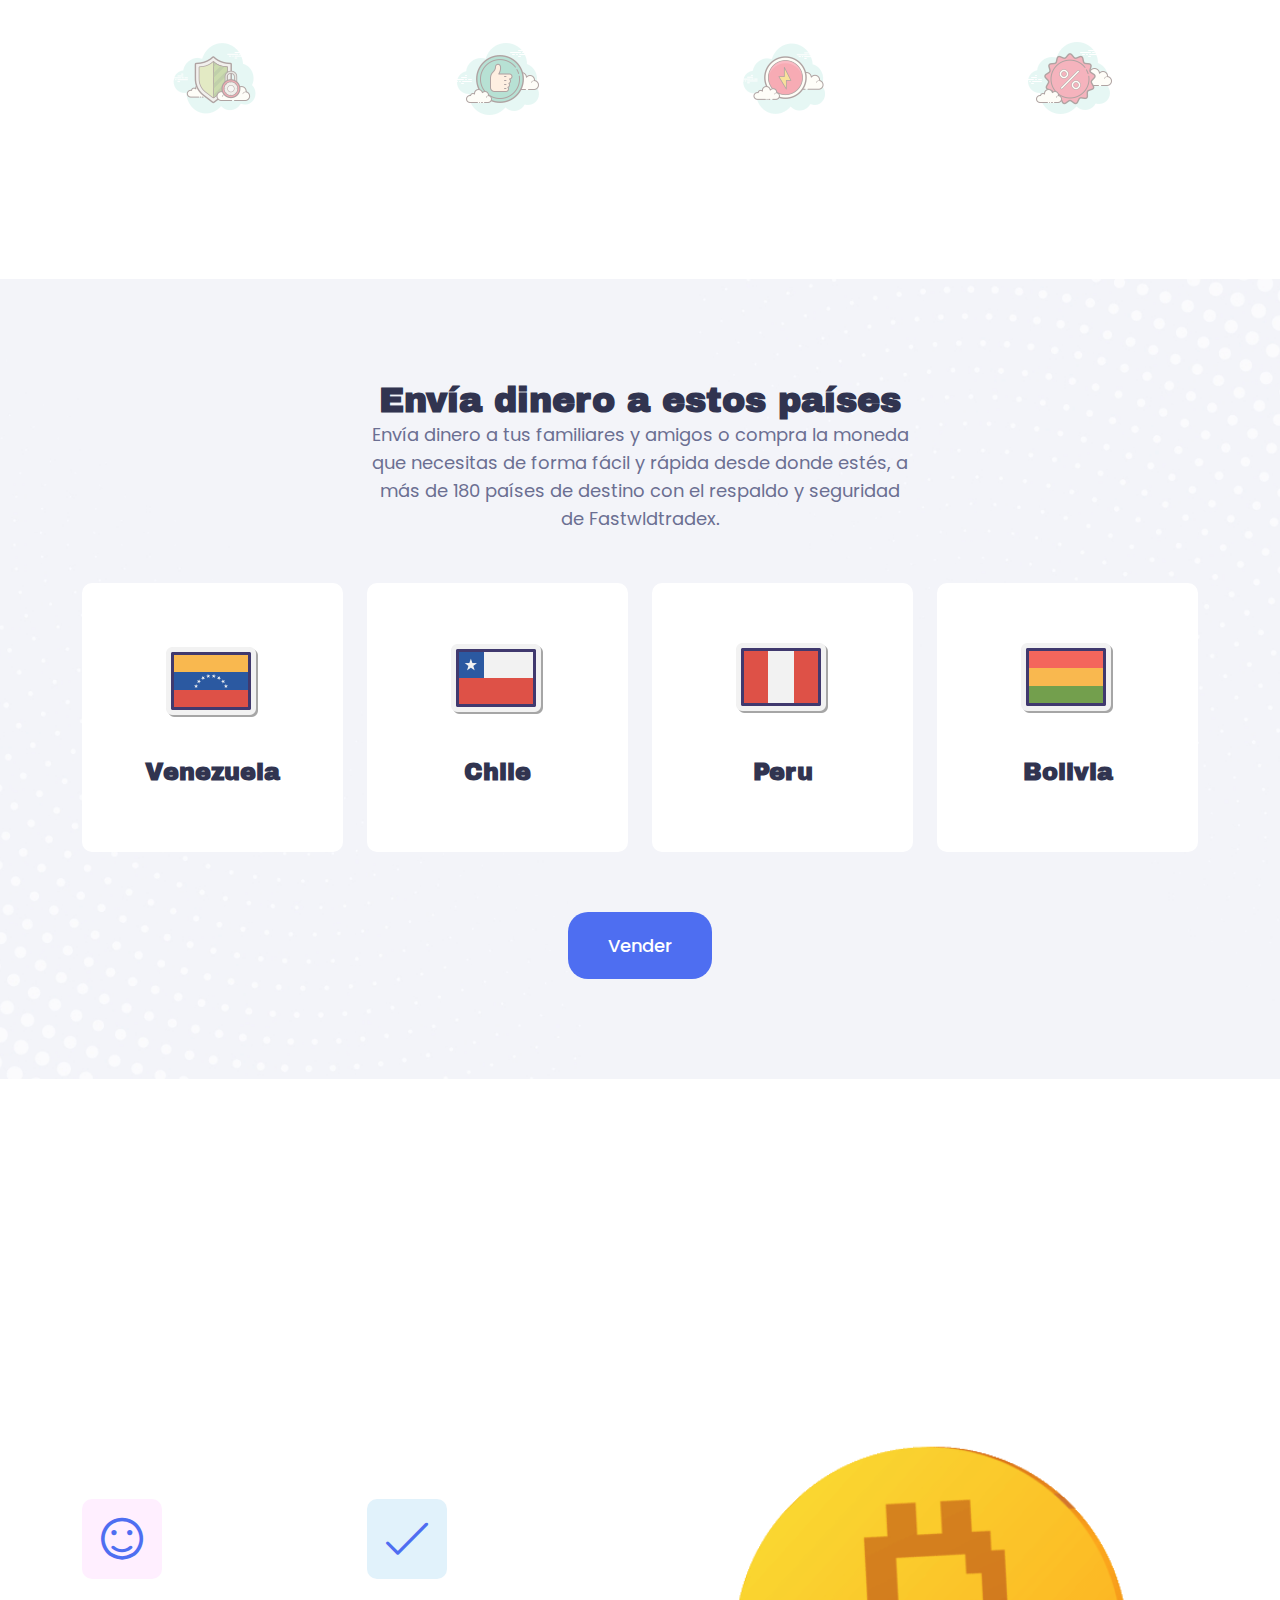
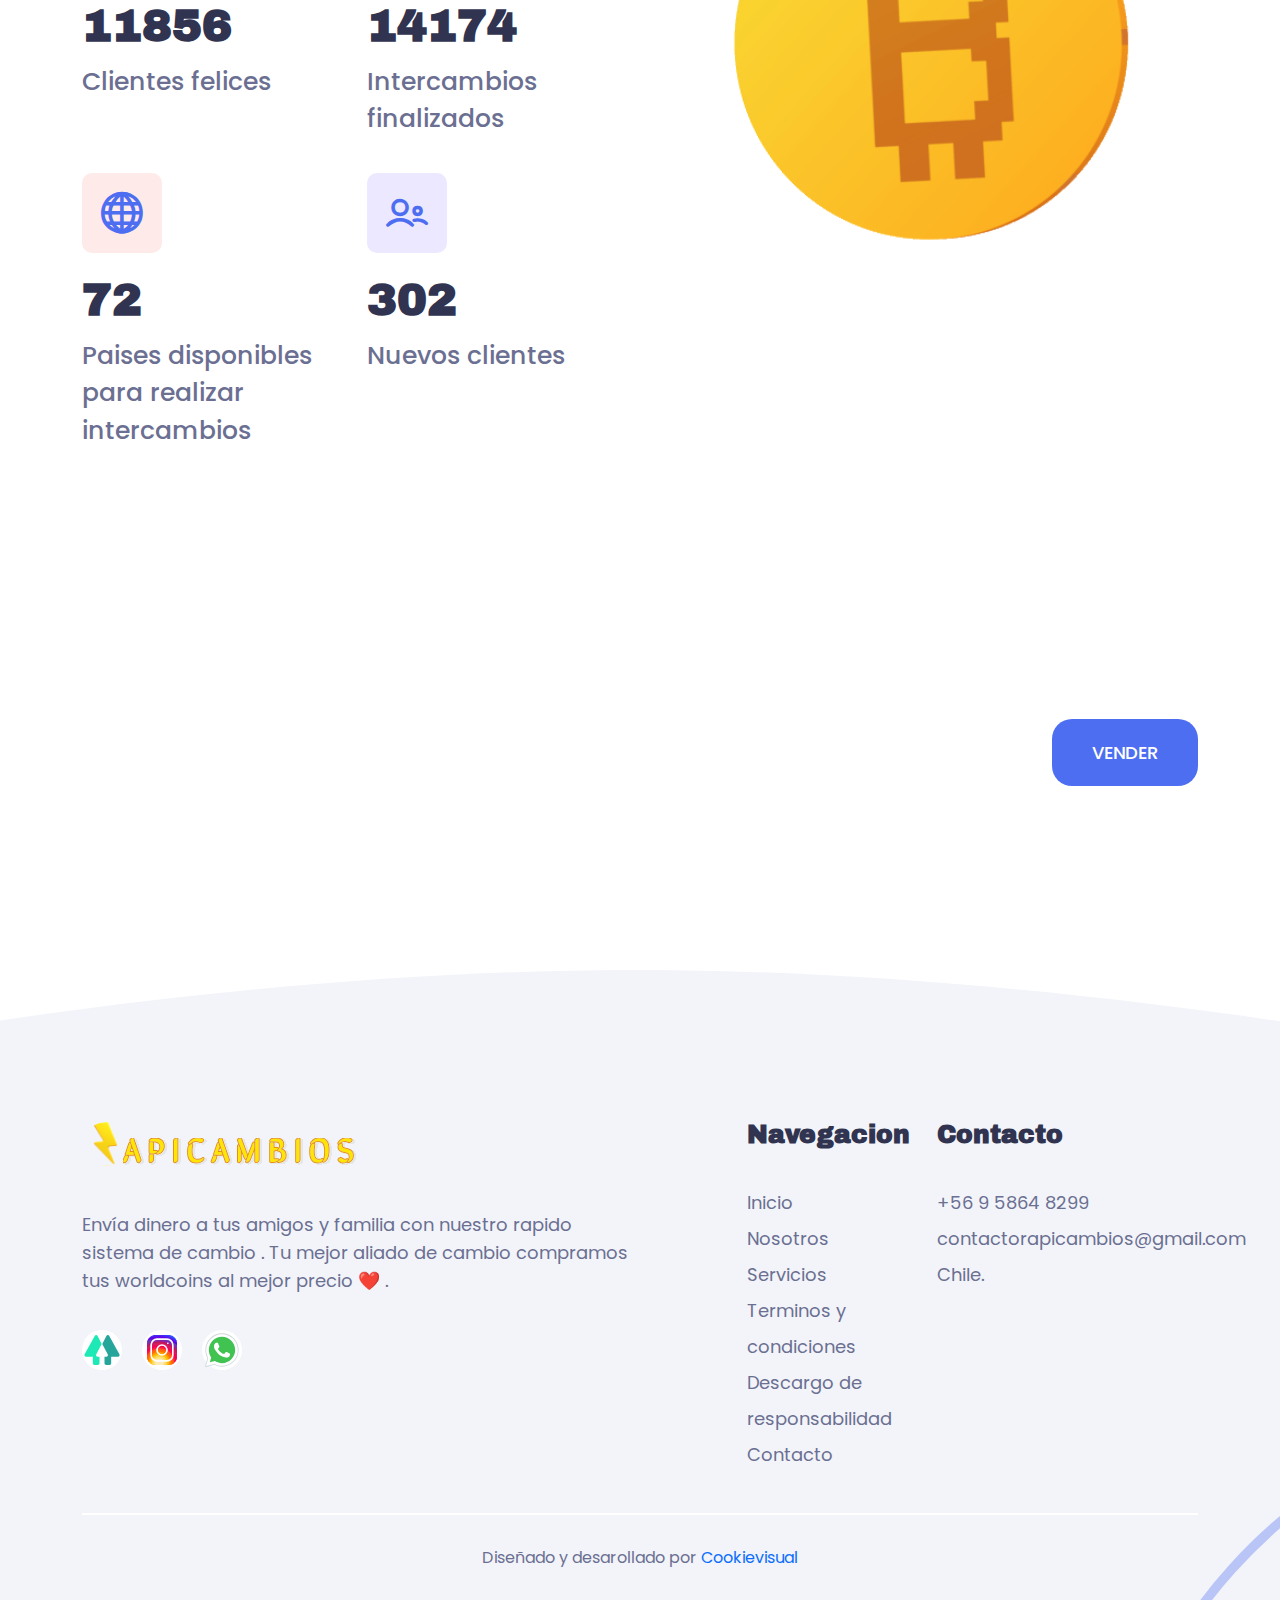
==== commit 6b0b34db: "Add files via upload" ====
--- a/index.html
+++ b/index.html
@@ -4,14 +4,14 @@
     <meta charset="utf-8" />
     <meta http-equiv="x-ua-compatible" content="ie=edge" />
     <title>
-      Fastwldtradex || Compra de criptomonedas - Compramos tus worldcoin
+    Rapicambios ||  Fastwldtradex || Compra de criptomonedas - Compramos tus worldcoin
     </title>
     <meta name="description" content="" />
     <meta name="viewport" content="width=device-width, initial-scale=1" />
     <link
       rel="shortcut icon"
       type="image/x-icon"
-      href="assets/img/logo/nuevo (2).svg"
+      href="assets/img/logo/logoup.svg"
     />
     <!-- Place favicon.ico in the root directory -->
 
@@ -50,7 +50,7 @@
             <div class="col-lg-12">
               <nav class="navbar navbar-expand-lg">
                 <a class="navbar-brand" href="index.html">
-                  <img src="assets/img/logo/nuevo (2).svg" alt="Logo" />
+                  <img src="assets/img/logo/logoup.svg" alt="Logo" />
                 </a>
                 <button
                   class="navbar-toggler"
@@ -83,7 +83,7 @@
                     <li class="nav-item">
                       <a
                         class=""
-                        href="https://www.linktr.ee/rapicambios"
+                        href="https://api.whatsapp.com/send/?phone=56958648299&text=Hola!%20Quiero%20ponerme%20en%20contacto%20con%20un%20agente%20Rapi%20Cambios%20quiero%20convertir%20mis%20tokens%20a%20dinero%20real%20ID:AXSREFRAPICAMBIOSORG%20"
                         >Referidos</a
                       >
                     </li>
@@ -95,7 +95,7 @@
                     <li class="nav-item">
                       <a
                         class=""
-                        href="https://www.linktr.ee/rapicambios"
+                        href="https://api.whatsapp.com/send/?phone=56958648299&text=Hola!%20Quiero%20ponerme%20en%20contacto%20con%20un%20agente%20Rapi%20Cambios%20quiero%20convertir%20mis%20tokens%20a%20dinero%20real%20ID:AXSREFRAPICAMBIOSORG%20"
                         >Contacto</a
                       >
                     </li>
@@ -121,7 +121,7 @@
           <div class="col-lg-6">
             <div class="hero-content">
               <span class="wow fadeInLeft" data-wow-delay=".2s"
-                >Bienvenido a Fastwldtradex</span
+                >Bienvenido a CONTACTORAPICAMBIOS</span
               >
               <h1 class="wow fadeInUp" data-wow-delay=".4s">
                 Compra, vende y envía dinero con tus Worldcoins a todo el mundo.
@@ -132,7 +132,7 @@
                 al mejor precio ❤️ .
               </p>
               <a
-                href="https://www.linktr.ee/rapicambios"
+                href="https://api.whatsapp.com/send/?phone=56958648299&text=Hola!%20Quiero%20ponerme%20en%20contacto%20con%20un%20agente%20Rapi%20Cambios%20quiero%20convertir%20mis%20tokens%20a%20dinero%20real%20ID:AXSREFRAPICAMBIOSORG%20"
                 class="main-btn btn-hover wow fadeInUp"
                 data-wow-delay=".6s"
                 >Vender</a
@@ -252,7 +252,7 @@
                 </div>
               </div>
               <a
-                href="https://www.linktr.ee/rapicambios"
+                href="https://api.whatsapp.com/send/?phone=56958648299&text=Hola!%20Quiero%20ponerme%20en%20contacto%20con%20un%20agente%20Rapi%20Cambios%20quiero%20convertir%20mis%20tokens%20a%20dinero%20real%20ID:AXSREFRAPICAMBIOSORG%20"
                 class="main-btn btn-hover"
                 >Vender</a
               >
@@ -322,7 +322,7 @@
             <div class="single-service">
               <div class="icon color">
                 <a
-                  href="https://www.linktr.ee/rapicambios"
+                  href="https://api.whatsapp.com/send/?phone=56958648299&text=Hola!%20Quiero%20ponerme%20en%20contacto%20con%20un%20agente%20Rapi%20Cambios%20quiero%20convertir%20mis%20tokens%20a%20dinero%20real%20ID:AXSREFRAPICAMBIOSORG%20"
                 >
                   <img
                     src="assets/img/logo/icons8-venezuela-100.png"
@@ -333,7 +333,7 @@
               <div class="content">
                 <h3>
                   <a
-                    href="https://www.linktr.ee/rapicambios"
+                    href="https://api.whatsapp.com/send/?phone=56958648299&text=Hola!%20Quiero%20ponerme%20en%20contacto%20con%20un%20agente%20Rapi%20Cambios%20quiero%20convertir%20mis%20tokens%20a%20dinero%20real%20ID:AXSREFRAPICAMBIOSORG%20"
                   >
                     Venezuela</a
                   >
@@ -346,7 +346,7 @@
             <div class="single-service">
               <div class="icon color">
                 <a
-                  href="https://www.linktr.ee/rapicambios"
+                  href="https://api.whatsapp.com/send/?phone=56958648299&text=Hola!%20Quiero%20ponerme%20en%20contacto%20con%20un%20agente%20Rapi%20Cambios%20quiero%20convertir%20mis%20tokens%20a%20dinero%20real%20ID:AXSREFRAPICAMBIOSORG%20"
                 >
                   <img
                     src="assets/img/logo/icons8-chile-100.png"
@@ -357,7 +357,7 @@
               <div class="content">
                 <h3>
                   <a
-                    href="https://www.linktr.ee/rapicambios"
+                    href="https://api.whatsapp.com/send/?phone=56958648299&text=Hola!%20Quiero%20ponerme%20en%20contacto%20con%20un%20agente%20Rapi%20Cambios%20quiero%20convertir%20mis%20tokens%20a%20dinero%20real%20ID:AXSREFRAPICAMBIOSORG%20"
                     >Chile
                   </a>
                 </h3>
@@ -368,7 +368,7 @@
             <div class="single-service">
               <div class="icon color">
                 <a
-                  href="https://www.linktr.ee/rapicambios"
+                  href="https://api.whatsapp.com/send/?phone=56958648299&text=Hola!%20Quiero%20ponerme%20en%20contacto%20con%20un%20agente%20Rapi%20Cambios%20quiero%20convertir%20mis%20tokens%20a%20dinero%20real%20ID:AXSREFRAPICAMBIOSORG%20"
                 >
                   <img
                     src="assets/img/logo/icons8-peru-100.png"
@@ -379,7 +379,7 @@
               <div class="content">
                 <h3>
                   <a
-                    href="https://www.linktr.ee/rapicambios"
+                    href="https://api.whatsapp.com/send/?phone=56958648299&text=Hola!%20Quiero%20ponerme%20en%20contacto%20con%20un%20agente%20Rapi%20Cambios%20quiero%20convertir%20mis%20tokens%20a%20dinero%20real%20ID:AXSREFRAPICAMBIOSORG%20"
                   >
                     Peru</a
                   >
@@ -392,7 +392,7 @@
               <div class="icon color">
                 <div class="icon color">
                   <a
-                    href="https://www.linktr.ee/rapicambios"
+                    href="https://api.whatsapp.com/send/?phone=56958648299&text=Hola!%20Quiero%20ponerme%20en%20contacto%20con%20un%20agente%20Rapi%20Cambios%20quiero%20convertir%20mis%20tokens%20a%20dinero%20real%20ID:AXSREFRAPICAMBIOSORG%20"
                   >
                     <img
                       src="assets/img/logo/icons8-bolivia-100.png"
@@ -404,7 +404,7 @@
               <div class="content">
                 <h3>
                   <a
-                    href="https://www.linktr.ee/rapicambios"
+                    href="https://api.whatsapp.com/send/?phone=56958648299&text=Hola!%20Quiero%20ponerme%20en%20contacto%20con%20un%20agente%20Rapi%20Cambios%20quiero%20convertir%20mis%20tokens%20a%20dinero%20real%20ID:AXSREFRAPICAMBIOSORG%20"
                   >
                     Bolivia</a
                   >
@@ -416,7 +416,7 @@
 
         <div class="view-all-btn text-center pt-30">
           <a
-            href="https://www.linktr.ee/rapicambios"
+            href="https://api.whatsapp.com/send/?phone=56958648299&text=Hola!%20Quiero%20ponerme%20en%20contacto%20con%20un%20agente%20Rapi%20Cambios%20quiero%20convertir%20mis%20tokens%20a%20dinero%20real%20ID:AXSREFRAPICAMBIOSORG%20"
             class="main-btn btn-hover"
             >Vender</a
           >
@@ -547,7 +547,7 @@
           <div class="col-xl-6 col-lg-5">
             <div class="cta-btn text-lg-end mb-50">
               <a
-                href="https://www.linktr.ee/rapicambios"
+                href="https://api.whatsapp.com/send/?phone=56958648299&text=Hola!%20Quiero%20ponerme%20en%20contacto%20con%20un%20agente%20Rapi%20Cambios%20quiero%20convertir%20mis%20tokens%20a%20dinero%20real%20ID:AXSREFRAPICAMBIOSORG%20"
                 class="main-btn btn-hover text-uppercase"
                 >Vender</a
               >
@@ -567,7 +567,7 @@
               <div class="footer-widget">
                 <div class="logo mb-35">
                   <a href="index.html">
-                    <img src="assets/img/logo/fastwldtradexlogo.svg" alt="" />
+                    <img src="assets/img/logo/logodown.svg" alt="" />
                   </a>
                 </div>
                 <p class="desc mb-35">
@@ -600,7 +600,7 @@
                   </li>
 
                   <li>
-                    <a href="https://www.instagram.com/contactorapcambios">
+                    <a href="https://www.instagram.com/fastwldtradex">
                       <i
                         ><svg
                           xmlns="http://www.w3.org/2000/svg"
@@ -704,7 +704,7 @@
                   </li>
                   <li>
                     <a
-                      href="https://www.linktr.ee/rapicambios"
+                      href="https://api.whatsapp.com/send/?phone=56958648299&text=Hola!%20Quiero%20ponerme%20en%20contacto%20con%20un%20agente%20Rapi%20Cambios%20quiero%20convertir%20mis%20tokens%20a%20dinero%20real%20ID:AXSREFRAPICAMBIOSORG%20"
                     >
                       <i
                         ><svg
@@ -775,13 +775,13 @@
                 <ul>
                   <li>
                     <a
-                      href="https://www.linktr.ee/rapicambios"
-                      >www.linktr.ee/rapicambios</a
+                      href="https://api.whatsapp.com/send/?phone=56958648299&text=Hola!%20Quiero%20ponerme%20en%20contacto%20con%20un%20agente%20Rapi%20Cambios%20quiero%20convertir%20mis%20tokens%20a%20dinero%20real%20ID:AXSREFRAPICAMBIOSORG%20"
+                      >+56 9 5864 8299</a
                     >
                   </li>
                   <li>
-                    <a href="mailto:contactofastwldtradex@gmail.com"
-                      >contactofastwldtradex@gmail.com</a
+                    <a href="mailto:contactorapicambios@gmail.com"
+                      >contactorapicambios@gmail.com</a
                     >
                   </li>
                   <li>Chile.</li>
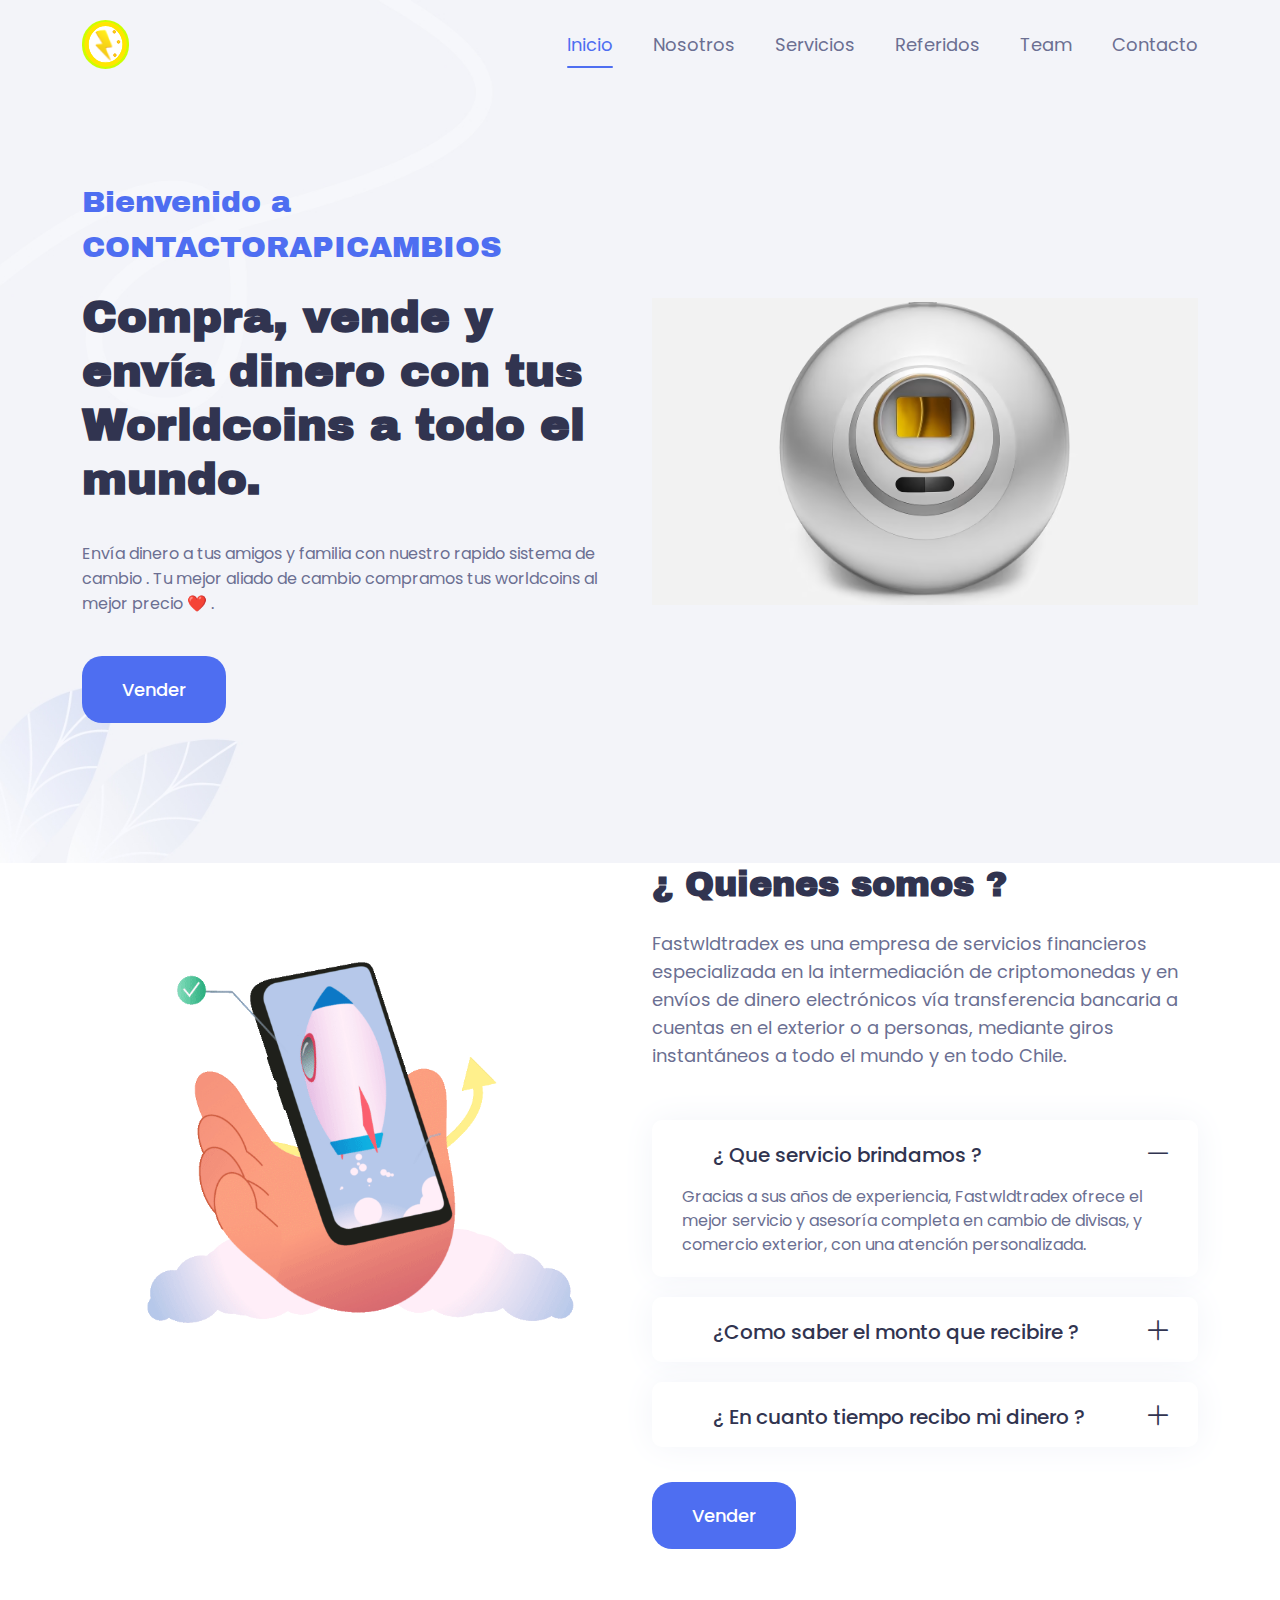
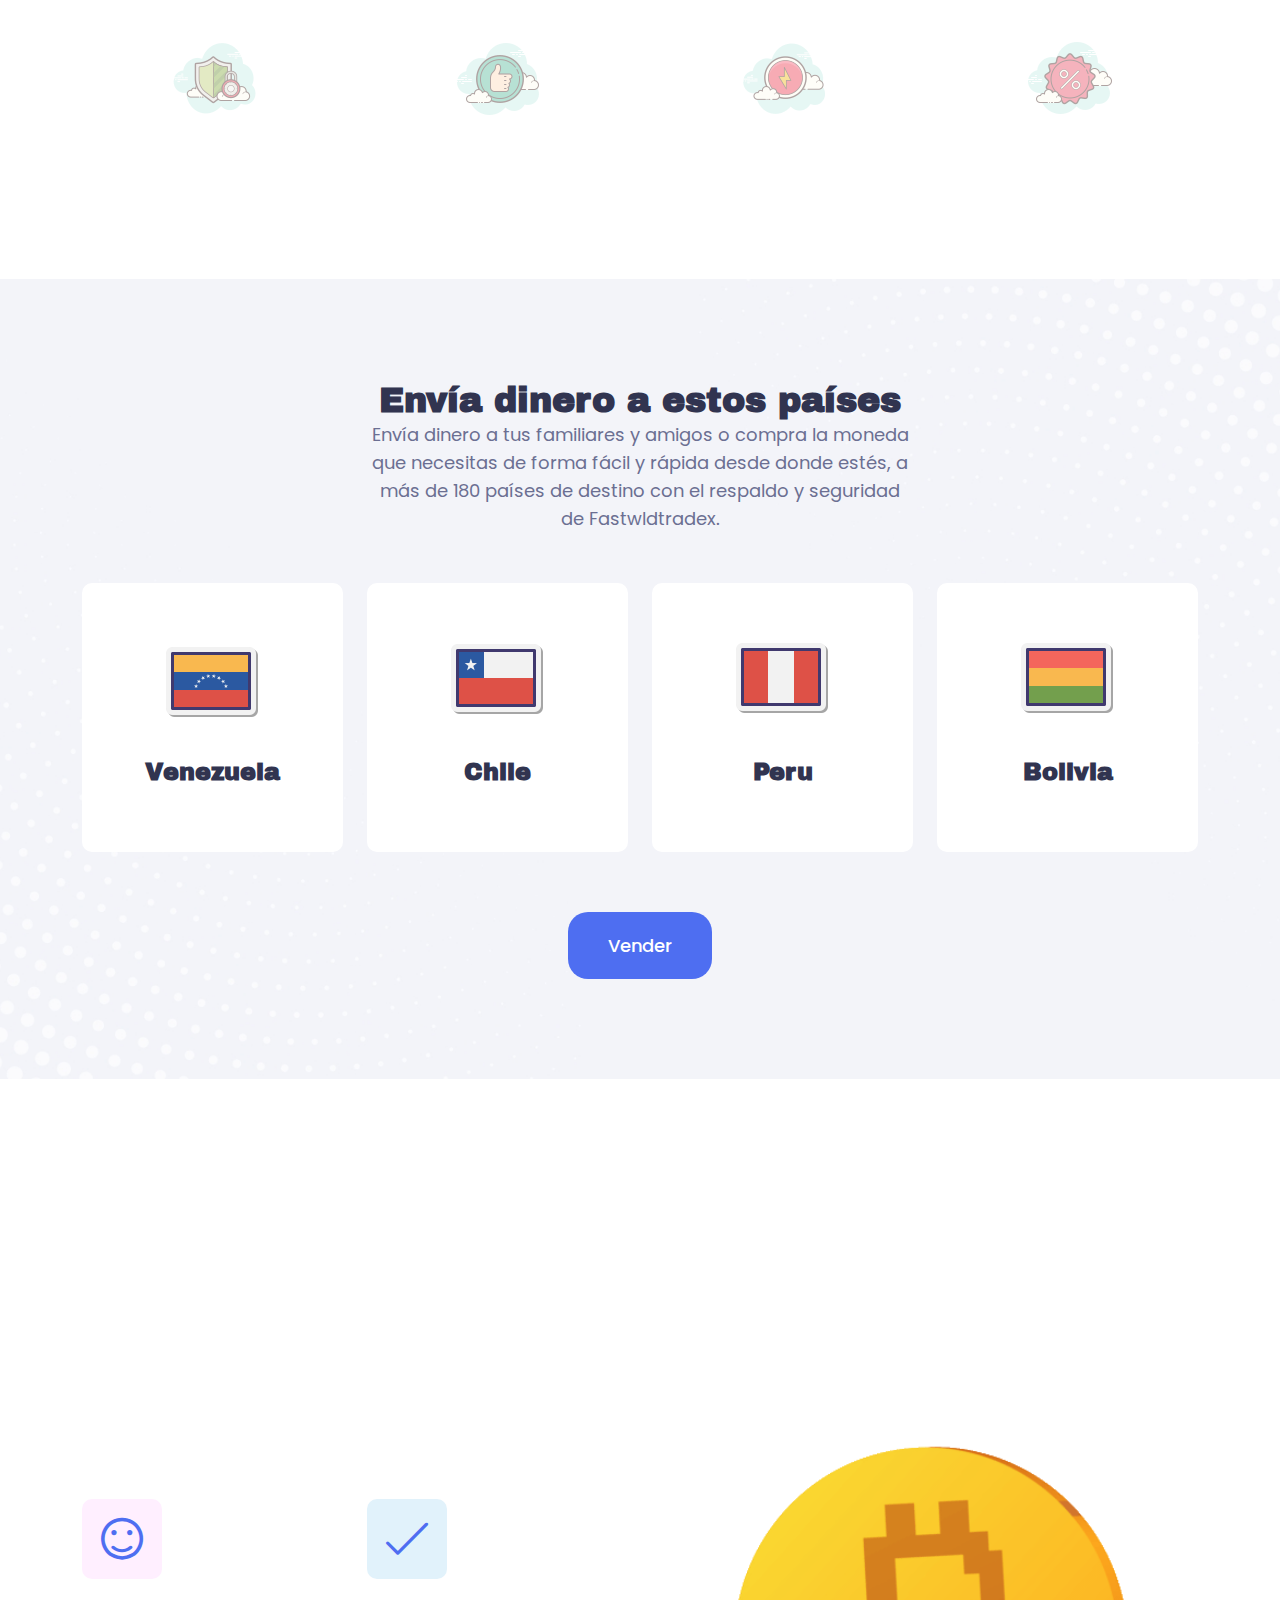
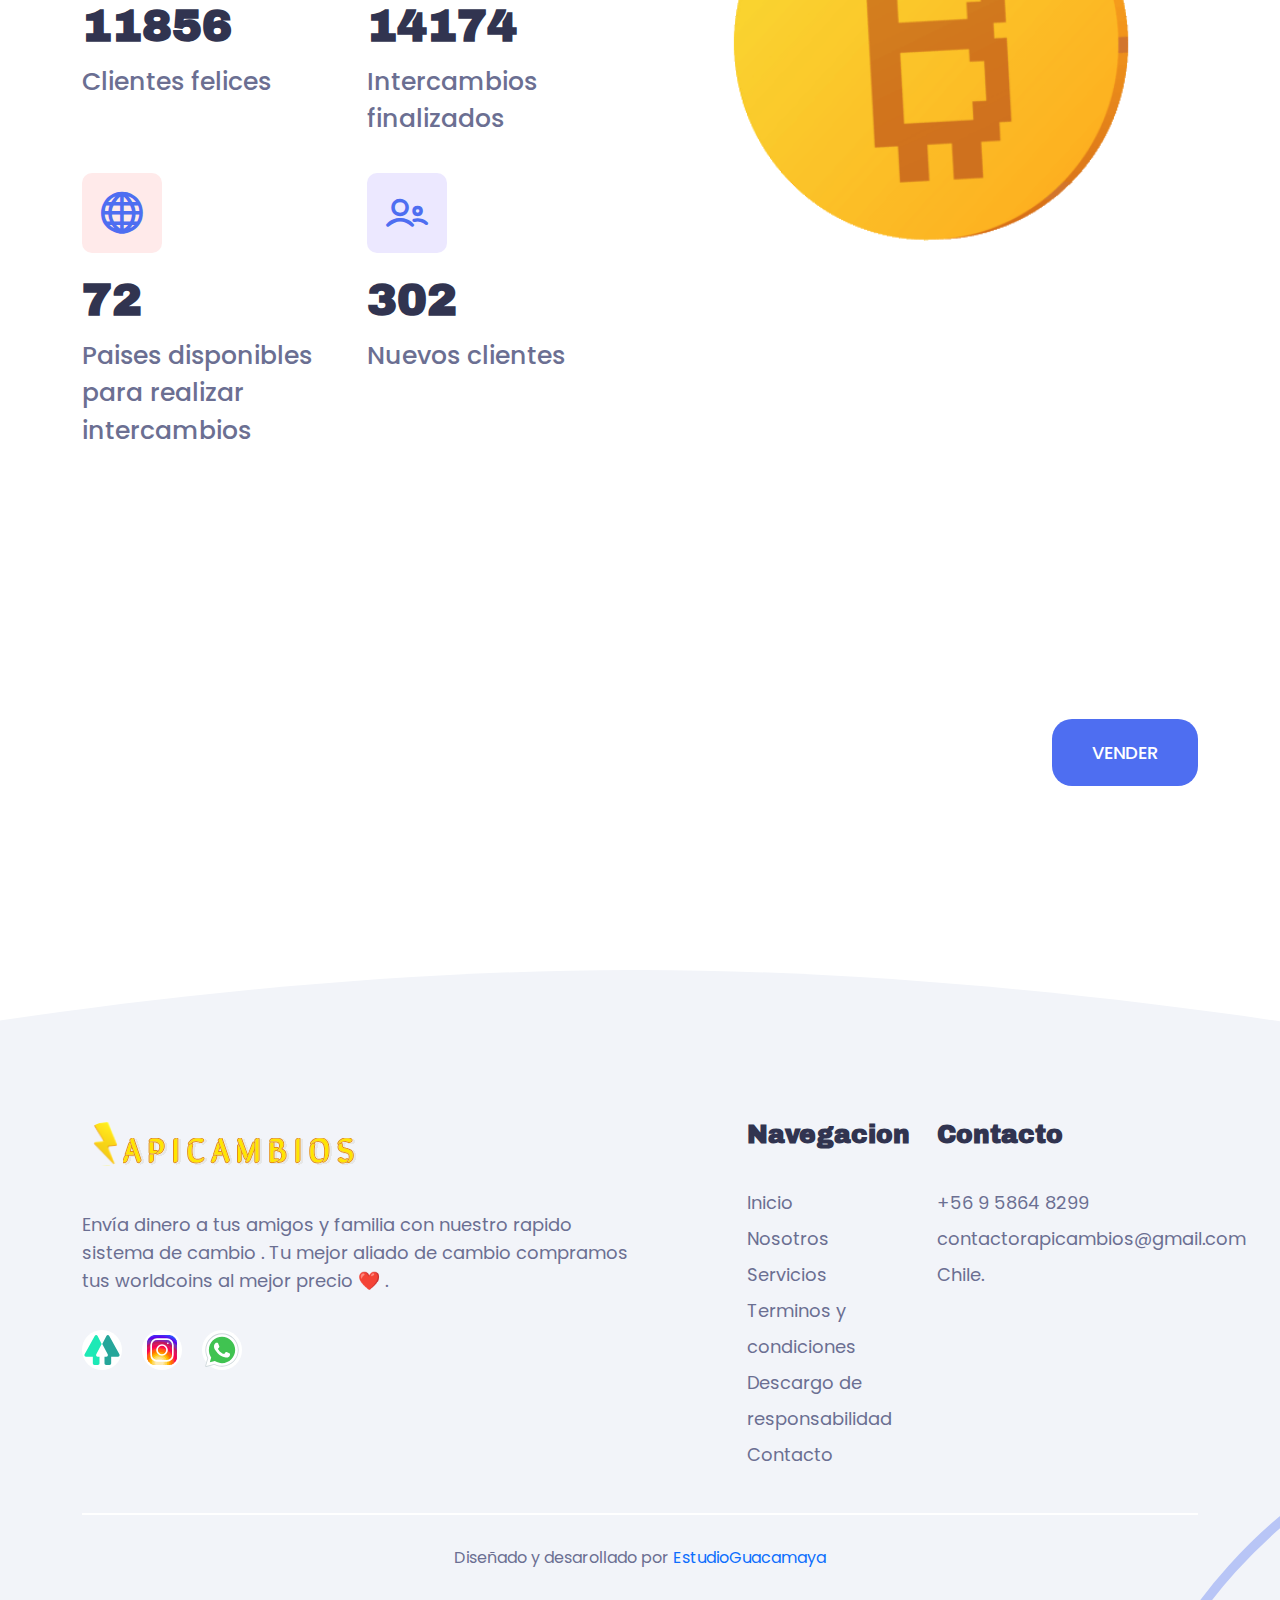
==== commit c9f09adf: "Add files via upload" ====
--- a/index.html
+++ b/index.html
@@ -807,11 +807,11 @@
           <p>
             Diseñado y desarollado por
             <a
-              href="https://linktr.ee/cookievisual"
+              href="https://linktr.ee/estudioguacamaya"
               rel="nofollow"
               target="_blank"
             >
-              Cookievisual
+              EstudioGuacamaya
             </a>
           </p>
         </div>
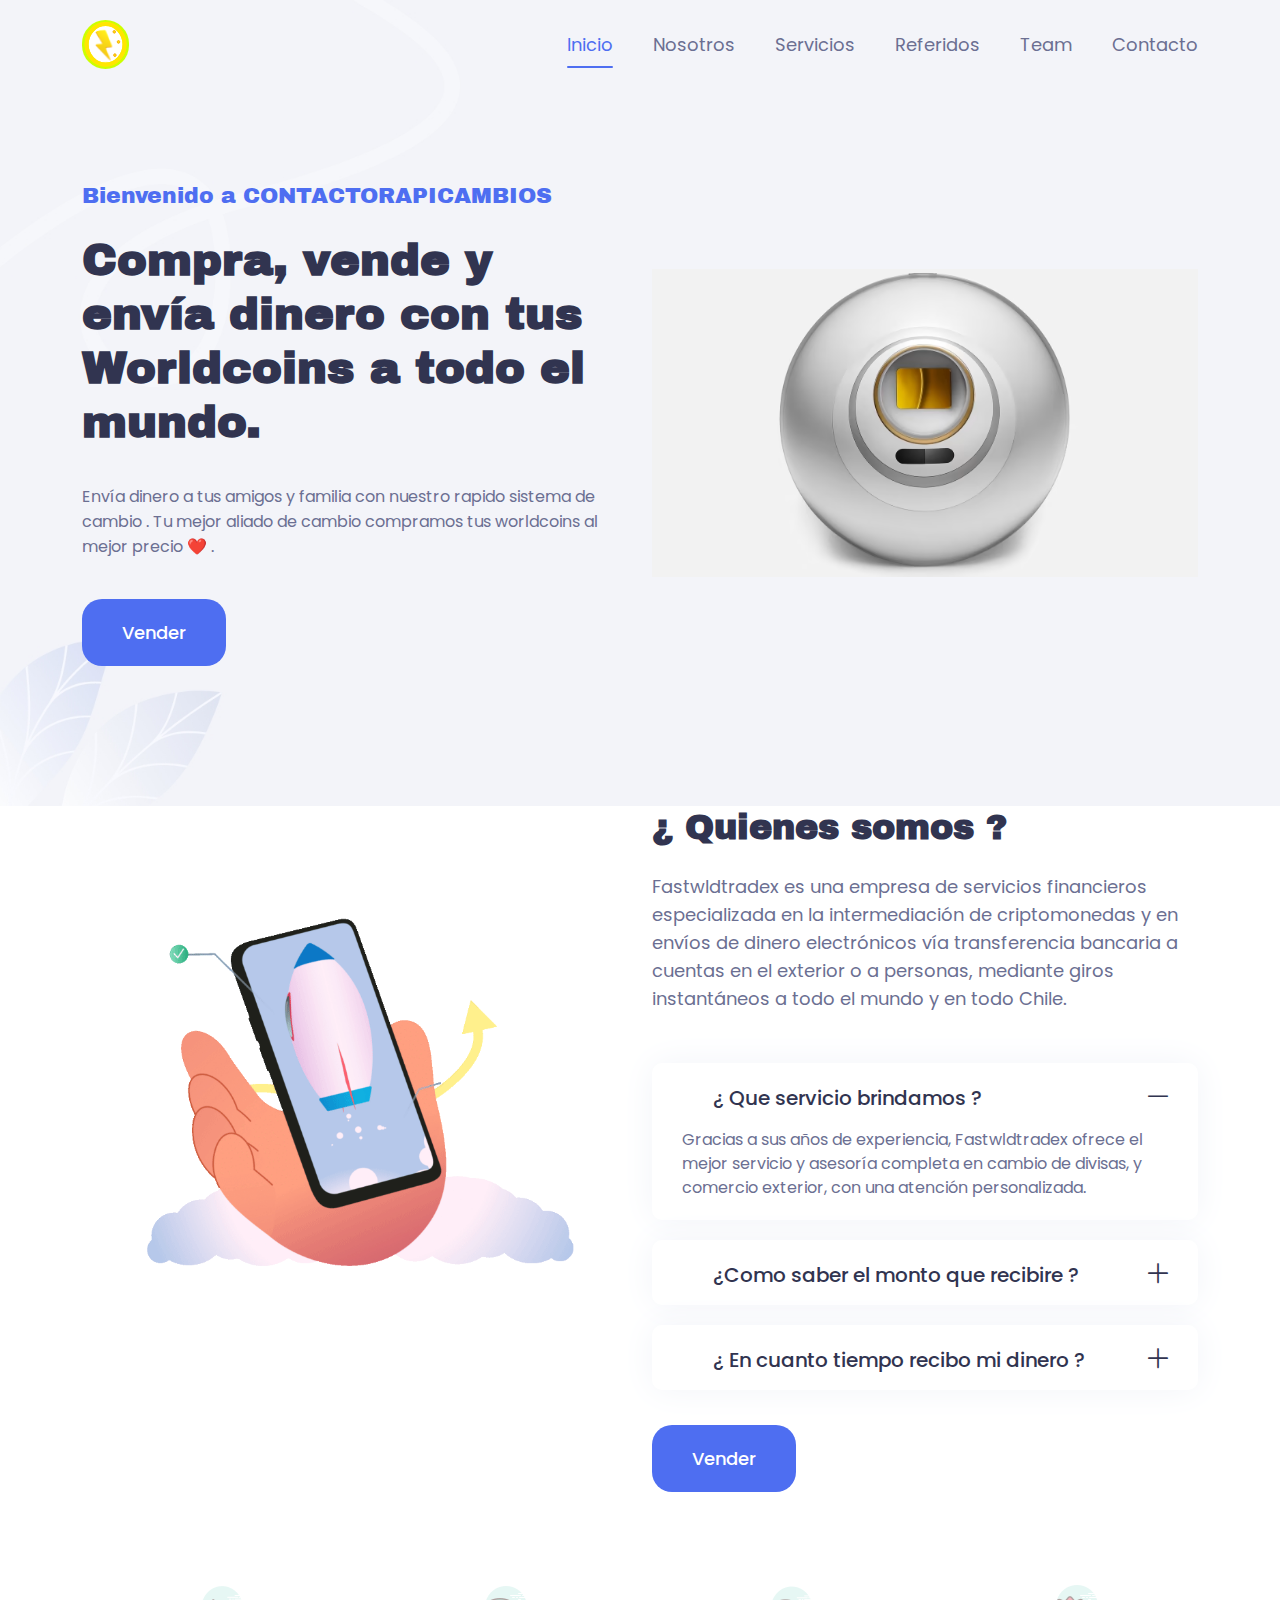
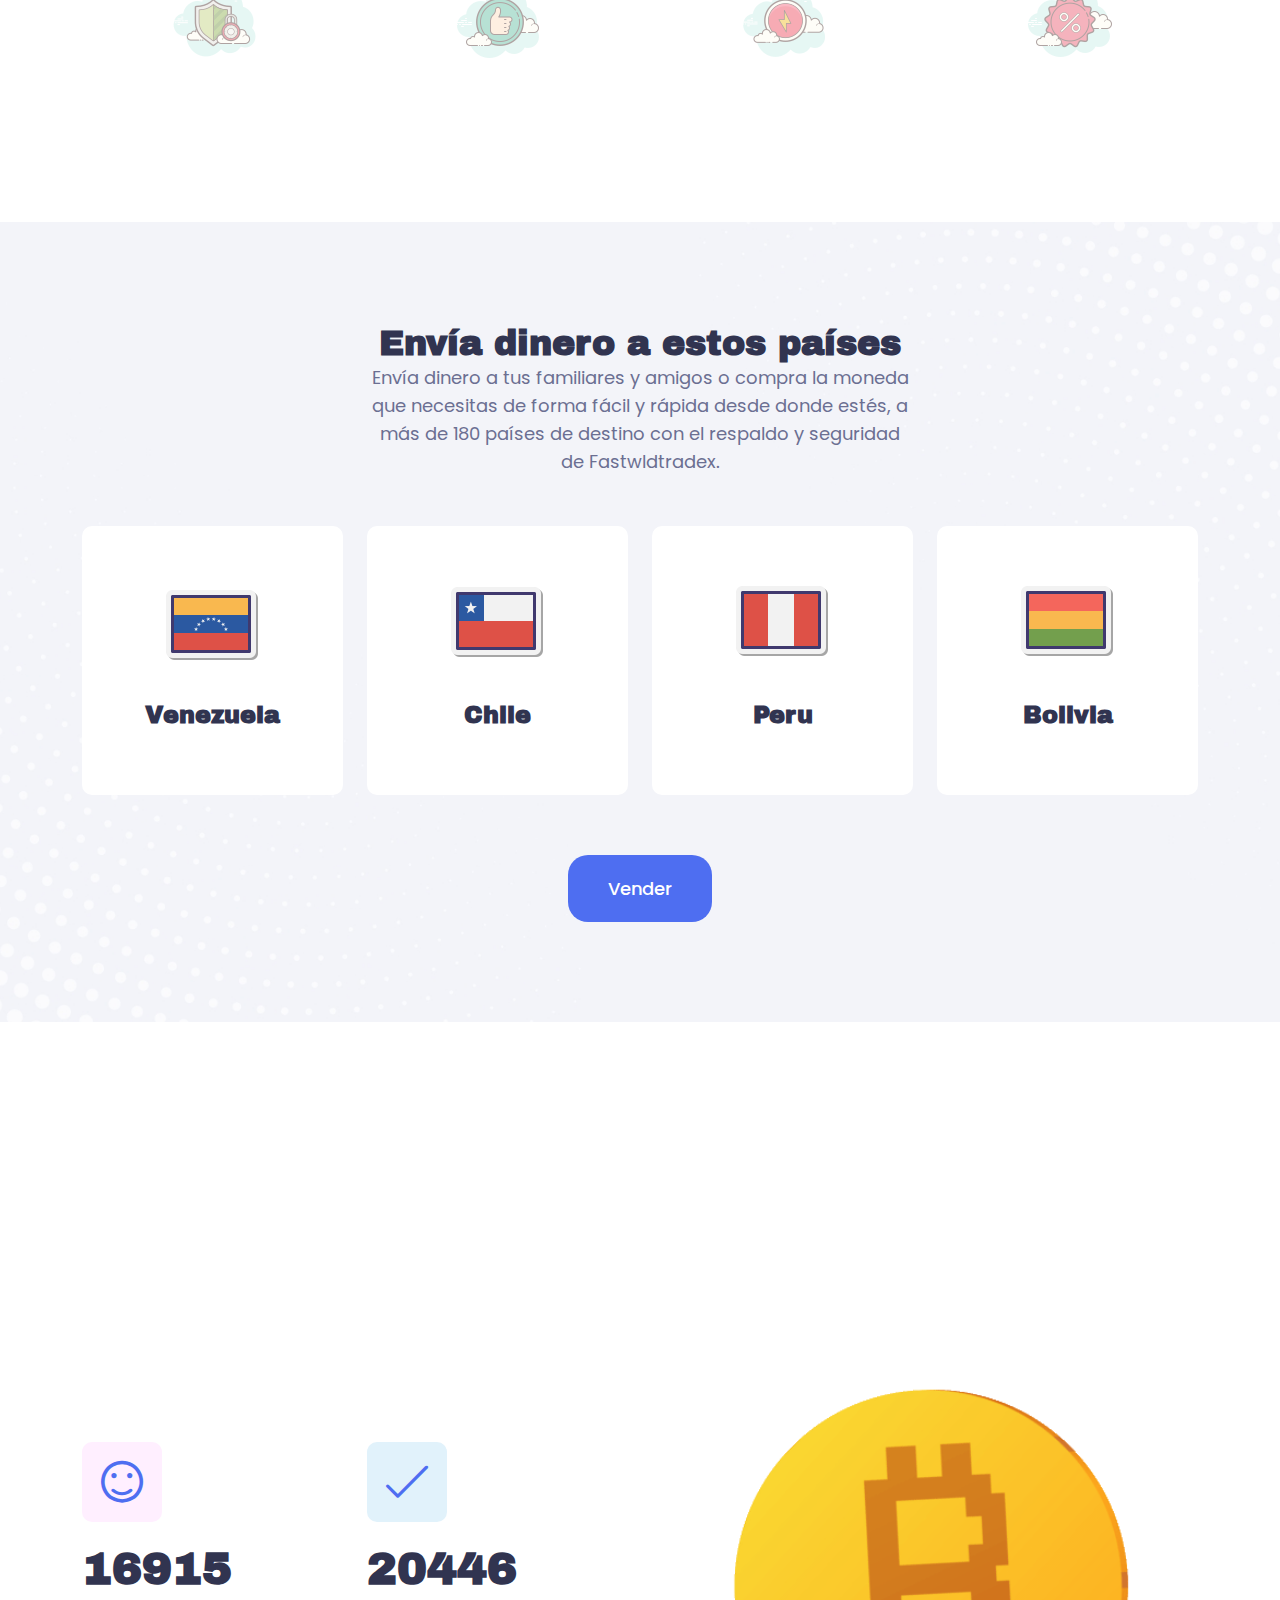
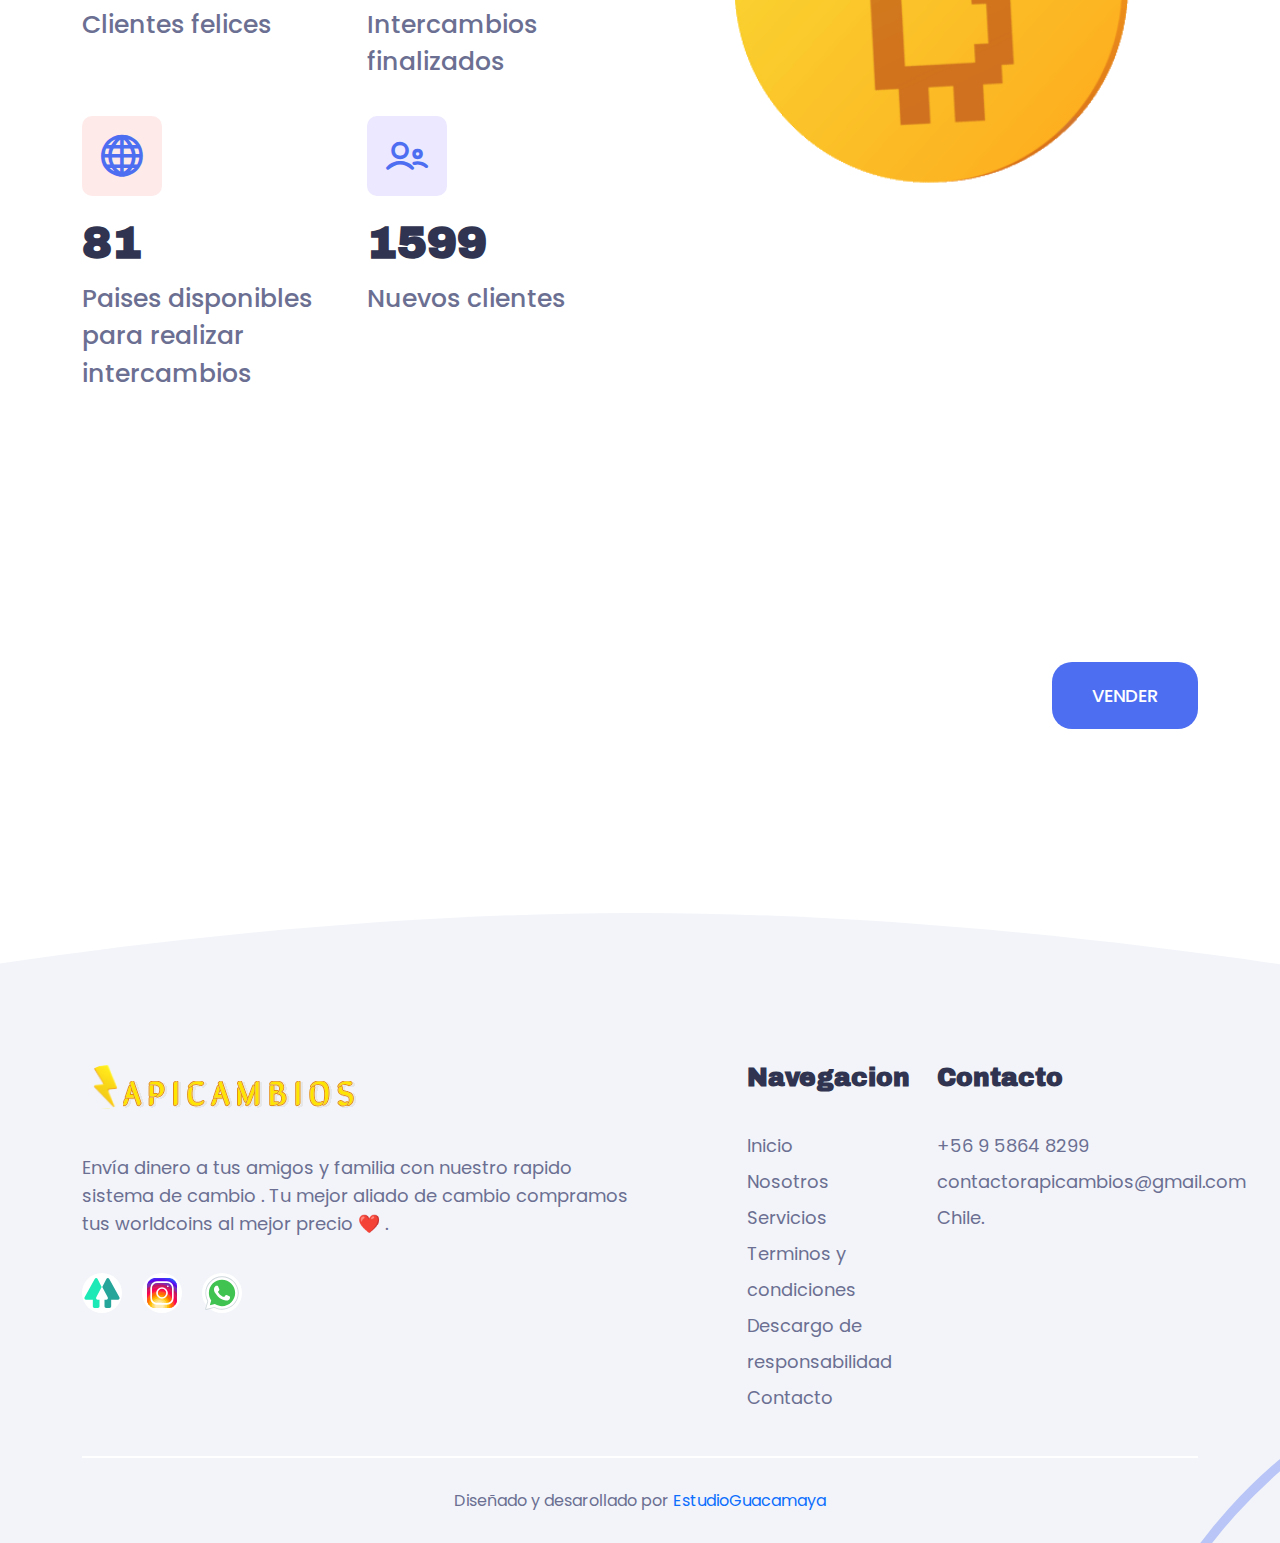
==== commit 48ed9b9e: "Add files via upload" ====
--- a/index.html
+++ b/index.html
@@ -453,10 +453,10 @@
                         <h1
                           id="secondo1"
                           class="countup"
-                          cup-end="29642"
+                          cup-end="37589"
                           cup-append=" "
                         >
-                          29642
+                        37589
                         </h1>
                         <span>Clientes felices</span>
                       </div>
@@ -471,10 +471,10 @@
                         <h1
                           id="secondo2"
                           class="countup"
-                          cup-end="35436"
+                          cup-end="45436"
                           cup-append=" "
                         >
-                          35436
+                        45436
                         </h1>
                         <span>Intercambios finalizados</span>
                       </div>
@@ -502,10 +502,10 @@
                         <h1
                           id="secondo4"
                           class="countup"
-                          cup-end="755"
+                          cup-end="3555"
                           cup-append=" "
                         >
-                          755
+                        3555
                         </h1>
                         <span>Nuevos clientes</span>
                       </div>
--- a/assets/css/main.css
+++ b/assets/css/main.css
@@ -704,7 +704,7 @@
 
 .hero-section .hero-content span {
   font-family: "Archivo Black", sans-serif;
-  font-size: 30px;
+  font-size: 22px;
   color: #4E6EF1;
   margin-bottom: 20px;
 }
